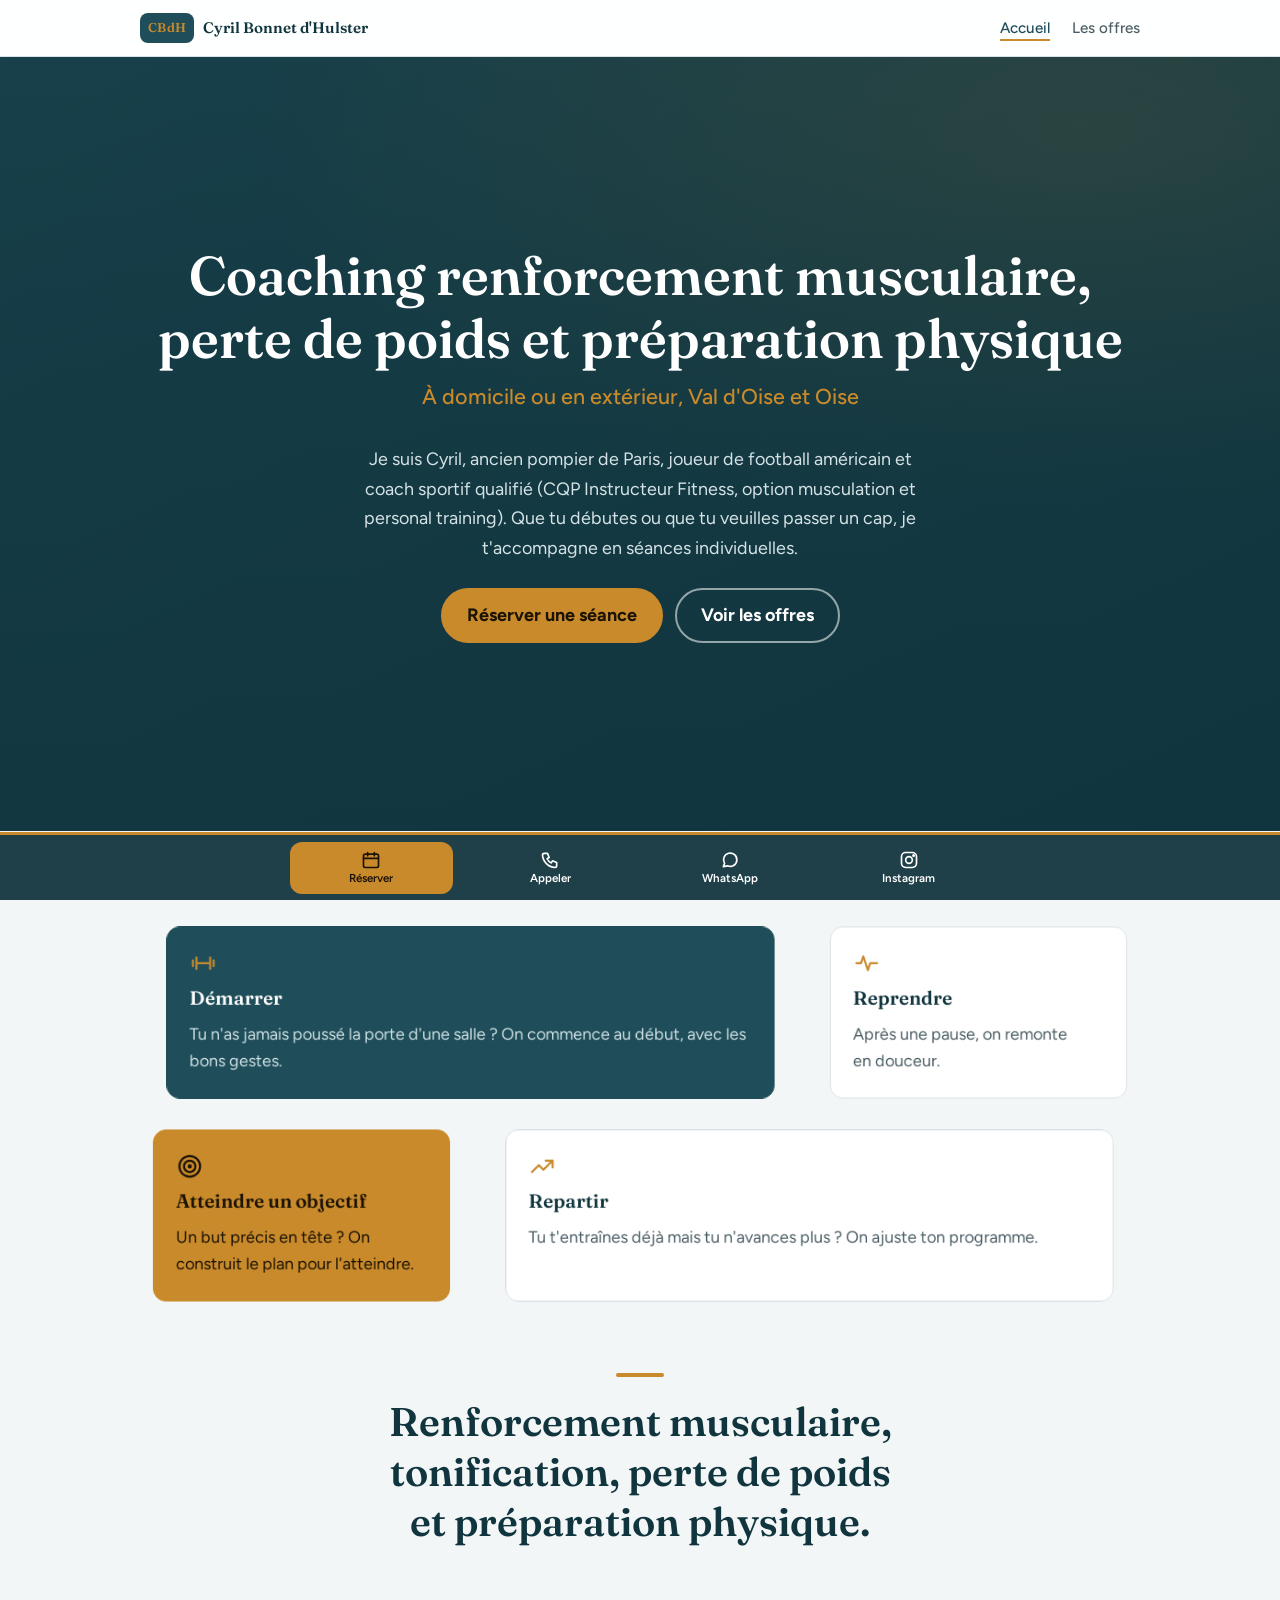
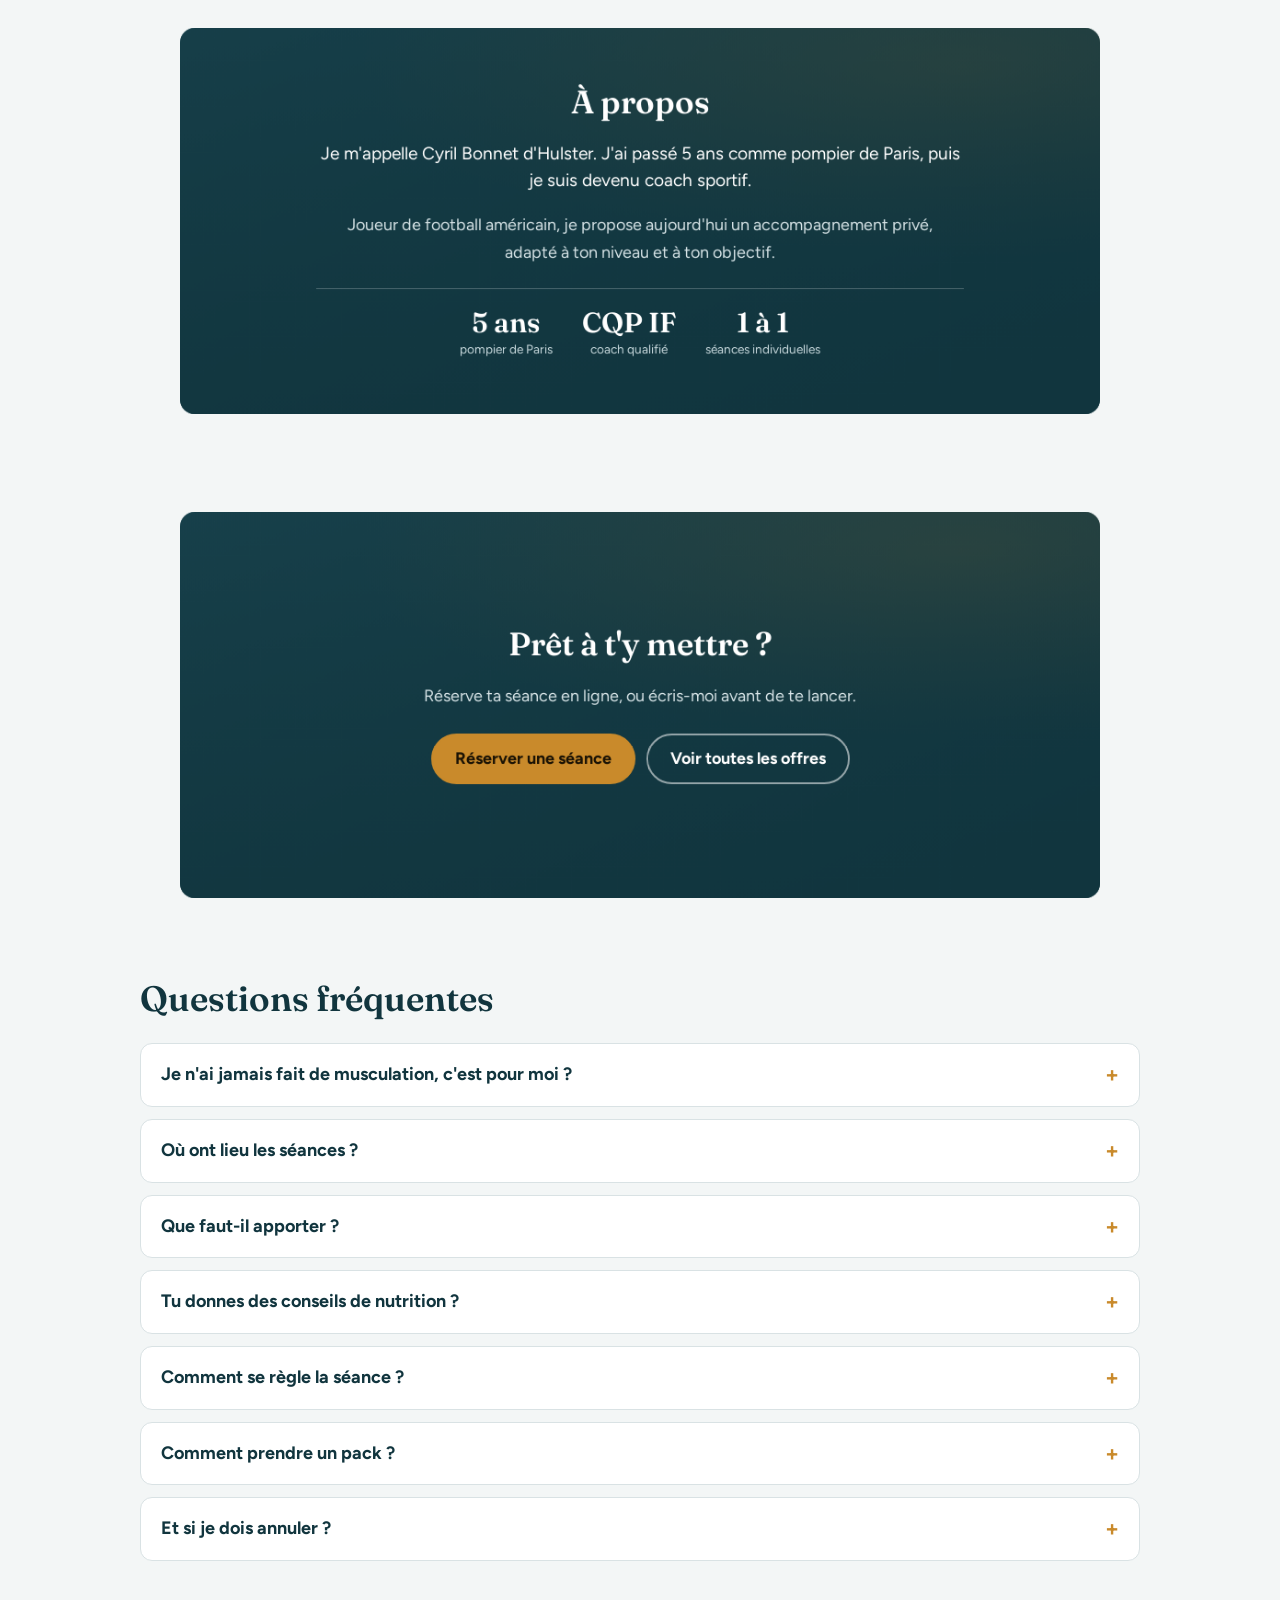
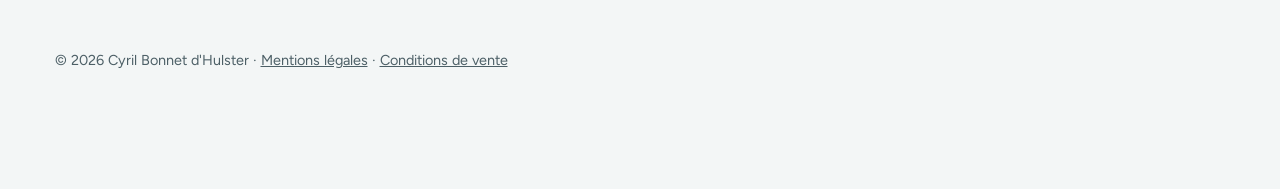
==== index.html @ 121da92a "fix" ====
<!DOCTYPE html>
<html lang="fr">
<head>
  <meta charset="utf-8">
  <meta name="viewport" content="width=device-width, initial-scale=1, viewport-fit=cover">
  <title>Cyril Bonnet d'Hulster – Coaching renforcement musculaire, perte de poids et préparation physique à domicile</title>
  <meta name="description" content="Coaching privé de renforcement musculaire, perte de poids et préparation physique, à domicile ou en extérieur dans le Val d'Oise et l'Oise. Réservation en ligne.">
  <link rel="icon" href="images/favicon.svg" type="image/svg+xml">
  <meta property="og:type" content="website">
  <meta property="og:locale" content="fr_FR">
  <meta property="og:title" content="Cyril Bonnet d'Hulster – Coaching renforcement musculaire, perte de poids et préparation physique">
  <meta property="og:description" content="À domicile ou en extérieur, dans le Val d'Oise et l'Oise. Réservation en ligne.">
  <meta property="og:image" content="https://cbdhcoaching.vercel.app/images/partage.png">
  <meta property="og:url" content="https://cbdhcoaching.vercel.app/">
  <meta name="twitter:card" content="summary_large_image">
  <script type="application/ld+json">
  {
    "@context": "https://schema.org",
    "@type": "ProfessionalService",
    "name": "Cyril Bonnet d'Hulster – Coaching musculation et cardio",
    "description": "Coaching privé de musculation et de cardio, à domicile ou en extérieur, dans le Val d'Oise et l'Oise.",
    "areaServed": ["Val d'Oise", "Oise"],
    "email": "cyrilbdhcoaching@gmail.com",
    "telephone": "+33640977507",
    "url": "https://cbdhcoaching.vercel.app/",
    "sameAs": ["https://www.instagram.com/_cbdh_/"]
  }
  </script>
  <link rel="preconnect" href="https://fonts.googleapis.com">
  <link rel="preconnect" href="https://fonts.gstatic.com" crossorigin>
  <link href="https://fonts.googleapis.com/css2?family=Figtree:wght@400;500;700&family=Fraunces:wght@600&display=swap" rel="stylesheet">
  <link rel="stylesheet" href="css/style.css">
</head>
<body>

  <header class="entete">
    <div class="conteneur">
      <a class="marque" href="index.html"><span class="monogramme" aria-hidden="true">CBdH</span><span>Cyril Bonnet d'Hulster</span></a>
      <nav class="nav" aria-label="Navigation principale">
        <a href="index.html" aria-current="page">Accueil</a>
        <a href="offre.html">Les offres</a>
      </nav>
    </div>
  </header>

  <main>
    <!-- PHOTOS : déposer hero.jpg, portrait.jpg et seance.jpg dans le dossier images/ ; elles s'affichent derrière le texte automatiquement -->
    <section class="hero sur-fond">
      <figure class="fond"><img src="images/hero.jpg" alt="" onerror="this.remove()"></figure>
      <div class="conteneur">
        <h1>Coaching renforcement musculaire, perte de poids et préparation physique<span class="h1-lieu">À domicile ou en extérieur, Val d'Oise et Oise</span></h1>
        <p>Je suis Cyril, ancien pompier de Paris, joueur de football américain et coach sportif qualifié (CQP Instructeur Fitness, option musculation et personal training). Que tu débutes ou que tu veuilles passer un cap, je t'accompagne en séances individuelles.</p>
        <div class="groupe-boutons">
          <a class="bouton" href="https://calendly.com/cbdhcoaching/seance-coaching" target="_blank" rel="noopener">Réserver une séance</a>
          <a class="bouton clair" href="offre.html">Voir les offres</a>
        </div>
      </div>
    </section>

    <section class="bloc" id="pour-qui" aria-label="Pour qui">
      <div class="conteneur">
        <div class="mosaique">
          <div class="tuile sombre carte l4">
            <svg class="icone" viewBox="0 0 24 24" aria-hidden="true"><path d="M6 7v10M18 7v10M3 9.5v5M21 9.5v5M6 12h12"/></svg>
            <h3>Démarrer</h3>
            <p>Tu n'as jamais poussé la porte d'une salle&nbsp;? On commence au début, avec les bons gestes.</p>
          </div>
          <div class="tuile carte l2">
            <svg class="icone" viewBox="0 0 24 24" aria-hidden="true"><path d="M3 12h4l2-6 4 12 2-6h6"/></svg>
            <h3>Reprendre</h3>
            <p>Après une pause, on remonte en douceur.</p>
          </div>
          <div class="tuile ambre carte l2">
            <svg class="icone" viewBox="0 0 24 24" aria-hidden="true"><circle cx="12" cy="12" r="9"/><circle cx="12" cy="12" r="5"/><circle cx="12" cy="12" r="1"/></svg>
            <h3>Atteindre un objectif</h3>
            <p>Un but précis en tête&nbsp;? On construit le plan pour l'atteindre.</p>
          </div>
          <div class="tuile carte l4">
            <svg class="icone" viewBox="0 0 24 24" aria-hidden="true"><path d="M3 17l6-6 4 4 8-8M15 7h6v6"/></svg>
            <h3>Repartir</h3>
            <p>Tu t'entraînes déjà mais tu n'avances plus&nbsp;? On ajuste ton programme.</p>
          </div>
        </div>
      </div>
    </section>

    <section class="bloc" style="padding-top:0" aria-label="Domaines d'intervention">
      <div class="conteneur">
        <p class="phrase">Renforcement musculaire, tonification, perte de poids et préparation physique.</p>
      </div>
    </section>

    <section class="bloc" id="a-propos" style="padding-top:0">
      <div class="conteneur">
        <div class="panneau photo-droite sur-fond carte">
          <figure class="fond"><img src="images/portrait.jpg" alt="Portrait de Cyril Bonnet d'Hulster" loading="lazy" onerror="this.remove()"></figure>
          <div class="contenu">
            <h2>À propos</h2>
            <p class="chapeau">Je m'appelle Cyril Bonnet d'Hulster. J'ai passé 5 ans comme pompier de Paris, puis je suis devenu coach sportif.</p>
            <p>Joueur de football américain, je propose aujourd'hui un accompagnement privé, adapté à ton niveau et à ton objectif.</p>
            <dl class="chiffres">
              <div><dt>5 ans</dt><dd>pompier de Paris</dd></div>
              <div><dt>CQP IF</dt><dd>coach qualifié</dd></div>
              <div><dt>1 à 1</dt><dd>séances individuelles</dd></div>
            </dl>
          </div>
        </div>
      </div>
    </section>

    <section class="bloc" style="padding-top:0">
      <div class="conteneur">
        <div class="panneau sur-fond carte">
          <figure class="fond"><img src="images/seance.jpg" alt="" loading="lazy" onerror="this.remove()"></figure>
          <div class="contenu">
            <h2>Prêt à t'y mettre&nbsp;?</h2>
            <p>Réserve ta séance en ligne, ou écris-moi avant de te lancer.</p>
            <div class="groupe-boutons">
              <a class="bouton" href="https://calendly.com/cbdhcoaching/seance-coaching" target="_blank" rel="noopener">Réserver une séance</a>
              <a class="bouton clair" href="offre.html">Voir toutes les offres</a>
            </div>
          </div>
        </div>
      </div>
    </section>

    <section class="bloc" id="faq" style="padding-top:0">
      <div class="conteneur">
        <h2>Questions fréquentes</h2>
        <div class="faq">
          <details name="faq">
            <summary>Je n'ai jamais fait de musculation, c'est pour moi&nbsp;?</summary>
            <p>Oui. On commence à ton niveau, avec les gestes de base et un programme simple. Beaucoup de personnes qui viennent n'ont jamais mis les pieds dans une salle.</p>
          </details>
          <details name="faq">
            <summary>Où ont lieu les séances&nbsp;?</summary>
            <p>À ton domicile, partout dans le Val d'Oise et dans l'Oise, ou en extérieur. On choisit ensemble le lieu après ta réservation.</p>
          </details>
          <details name="faq">
            <summary>Que faut-il apporter&nbsp;?</summary>
            <p>Ta tenue de sport, une serviette et une bouteille d'eau.</p>
          </details>
          <details name="faq">
            <summary>Tu donnes des conseils de nutrition&nbsp;?</summary>
            <p>Oui. Je te donne des conseils d'alimentation simples, adaptés à ton objectif et issus de ma formation. Ils ne remplacent pas un suivi médical ou diététique.</p>
          </details>
          <details name="faq">
            <summary>Comment se règle la séance&nbsp;?</summary>
            <p>En ligne au moment de la réservation, par carte bancaire ou Apple Pay.</p>
          </details>
          <details name="faq">
            <summary>Comment prendre un pack&nbsp;?</summary>
            <p>Les packs de 4 et 8 séances sont valables 2 mois. On en parle ensemble par message ou par téléphone, puis on organise les séances selon tes disponibilités.</p>
          </details>
          <details name="faq">
            <summary>Et si je dois annuler&nbsp;?</summary>
            <p>L'annulation et le report se font en ligne, depuis le lien présent dans ton e-mail de confirmation.</p>
          </details>
        </div>
      </div>
    </section>
  </main>
  <footer class="pied">
    <p>© 2026 Cyril Bonnet d'Hulster · <a href="mentions-legales.html">Mentions légales</a> · <a href="conditions-generales.html">Conditions de vente</a></p>
  </footer>
  <nav class="barre-contact" aria-label="Contact rapide">
    <div class="conteneur">
      <a class="principal" href="https://calendly.com/cbdhcoaching/seance-coaching" target="_blank" rel="noopener">
        <svg viewBox="0 0 24 24" aria-hidden="true"><rect x="3" y="5" width="18" height="16" rx="2"/><path d="M3 10h18M8 3v4M16 3v4"/></svg>Réserver</a>
      <a href="tel:+33640977507">
        <svg viewBox="0 0 24 24" aria-hidden="true"><path d="M5 4h4l2 5-2.5 1.5a11 11 0 0 0 5 5L15 13l5 2v4a2 2 0 0 1-2 2A16 16 0 0 1 3 6a2 2 0 0 1 2-2z"/></svg>Appeler</a>
      <a href="https://wa.me/33640977507" target="_blank" rel="noopener">
        <svg viewBox="0 0 24 24" aria-hidden="true"><path d="M4 20l1.5-4A8 8 0 1 1 9 19z"/></svg>WhatsApp</a>
      <a href="https://www.instagram.com/_cbdh_/" target="_blank" rel="noopener">
        <svg viewBox="0 0 24 24" aria-hidden="true"><rect x="3" y="3" width="18" height="18" rx="5"/><circle cx="12" cy="12" r="4"/><circle cx="17.5" cy="6.5" r=".8" fill="currentColor"/></svg>Instagram</a>
    </div>
  </nav>
  <script src="js/site.js" defer></script>
</body>
</html>
---- css/style.css ----
/* ===== Variables ===== */
:root {
  --bleu: #1f4e5a;
  --bleu-fonce: #11353e;
  --fond: #f3f6f6;
  --blanc: #ffffff;
  --texte: #1d2b30;
  --texte-doux: #4c5f66;
  --ambre: #c98a2b;
  --ligne: #d9e2e4;
  --barre-h: 70px;
  --entete-h: 56px;
  --serif: "Fraunces", Georgia, "Times New Roman", serif;
  --sans: "Figtree", system-ui, -apple-system, "Segoe UI", Roboto, sans-serif;
}

/* ===== Base (mobile d'abord) ===== */
*, *::before, *::after { box-sizing: border-box; }
html { scroll-behavior: smooth; -webkit-text-size-adjust: 100%; text-size-adjust: 100%; }
img, svg, video { max-width: 100%; }
body {
  margin: 0; font-family: var(--sans); font-size: 1.0625rem; line-height: 1.65;
  color: var(--texte); background: var(--fond); overflow-wrap: break-word;
  padding-bottom: calc(var(--barre-h) + env(safe-area-inset-bottom, 0px));
}
h1, h2, h3 { font-family: var(--serif); line-height: 1.15; color: var(--bleu-fonce); margin: 0 0 .6em; font-weight: 600; }
h1 { font-size: clamp(1.9rem, 7vw, 2.3rem); }
h2 { font-size: 1.7rem; }
h3 { font-size: 1.2rem; }
p { margin: 0 0 1em; max-width: 58ch; }
a { color: var(--bleu); }
:focus-visible { outline: 3px solid var(--ambre); outline-offset: 3px; }
@media (prefers-reduced-motion: reduce) { html { scroll-behavior: auto; } }

.conteneur { width: 100%; max-width: 1040px; margin: 0 auto; padding: 0 max(1.25rem, env(safe-area-inset-right, 0px)) 0 max(1.25rem, env(safe-area-inset-left, 0px)); }
.bloc { padding: 2.5rem 0; }

/* ===== En-tête ===== */
.entete {
  position: sticky; top: 0; z-index: 30; background: rgba(255,255,255,.92);
  -webkit-backdrop-filter: blur(8px); backdrop-filter: blur(8px); border-bottom: 1px solid var(--ligne);
}
.entete .conteneur { display: flex; align-items: center; justify-content: space-between; min-height: var(--entete-h); }
.marque { font-family: var(--serif); font-weight: 600; color: var(--bleu-fonce); text-decoration: none; font-size: 1.05rem; }
.nav a { margin-left: 1.1rem; text-decoration: none; color: var(--texte-doux); font-weight: 500; font-size: .95rem; padding-bottom: 2px; }
.nav a[aria-current="page"] { color: var(--bleu); border-bottom: 2px solid var(--ambre); }

/* ===== Photo en arrière-plan (fonctionne sans photo) ===== */
.sur-fond { position: relative; isolation: isolate; overflow: hidden; color: #eaf1f2;
  background:
    radial-gradient(120% 90% at 85% 10%, rgba(201,138,43,.28) 0%, transparent 55%),
    linear-gradient(155deg, var(--bleu) 0%, var(--bleu-fonce) 100%); }
.fond { position: absolute; inset: 0; z-index: -2; margin: 0; }
.fond img { width: 100%; height: 100%; object-fit: cover; display: block; }
.sur-fond::after { /* voile de lisibilité au-dessus de la photo */
  content: ""; position: absolute; inset: 0; z-index: -1;
  background: linear-gradient(180deg, rgba(17,53,62,.55) 0%, rgba(17,53,62,.82) 100%);
}
.sur-fond h1, .sur-fond h2, .sur-fond h3 { color: var(--blanc); }
.sur-fond p { color: #d6e3e6; }

/* ===== Hero ===== */
.hero {
  min-height: calc(100vh - var(--entete-h) - var(--barre-h));
  min-height: calc(100svh - var(--entete-h) - var(--barre-h));
  display: flex; align-items: center; padding: 3rem 0;
}
.hero .conteneur { padding-top: 1rem; padding-bottom: 1rem; }
.hero p { font-size: 1.12rem; }
.hero.court { min-height: 0; padding: 4rem 0 3.5rem; }

/* ===== Boutons ===== */
.bouton {
  display: inline-block; padding: .85rem 1.5rem; min-height: 48px; line-height: 1.3; border-radius: 28px; text-align: center;
  background: var(--ambre); color: #1b1305; font-weight: 700; text-decoration: none; border: 2px solid var(--ambre);
  transition: background .2s, transform .2s;
}
.bouton:hover { background: #d99a3a; }
.bouton.clair { background: transparent; color: var(--blanc); border-color: rgba(255,255,255,.55); }
.bouton.clair:hover { background: rgba(255,255,255,.12); }
.groupe-boutons { display: flex; flex-direction: column; gap: .75rem; margin-top: 1.6rem; max-width: 22rem; }

/* ===== Panneau (bloc avec photo derrière le texte) ===== */
.panneau { border-radius: 16px; padding: 2.25rem 1.5rem; min-height: 340px; display: flex; align-items: center; }
.panneau .contenu { max-width: 34rem; }
.panneau .fond img { object-position: 70% 30%; }

/* ===== Cartes : échelle pilotée par le défilement (voir js/site.js) ===== */
.carte { position: relative; transform: scale(calc(var(--echelle, 1) * var(--base, 1))); will-change: transform; }

/* ===== Mosaïque ===== */
.mosaique { display: grid; gap: 1rem; margin-top: 1.5rem; }
.tuile { background: var(--blanc); border: 1px solid var(--ligne); border-radius: 14px; padding: 1.5rem; }
.tuile p { margin: 0; color: var(--texte-doux); }
.tuile.sombre { background: var(--bleu); border-color: var(--bleu); }
.tuile.sombre h3 { color: var(--blanc); }
.tuile.sombre p { color: #cfe0e4; }
.tuile.ambre { background: var(--ambre); border-color: var(--ambre); }
.tuile.ambre h3, .tuile.ambre p { color: #1b1305; }

/* ===== Pastilles ===== */
.pastilles { display: flex; flex-wrap: wrap; gap: .6rem; margin-top: 1.25rem; }
.pastilles span { padding: .5rem 1rem; border-radius: 999px; background: var(--blanc); border: 1px solid var(--ligne); font-weight: 500; font-size: .98rem; }

/* ===== Offres (encadrés type affiche) ===== */
.offres { display: grid; gap: 1.25rem; margin-top: 1.5rem; }
.offre { background: var(--blanc); border: 2px solid var(--bleu); border-radius: 16px; overflow: hidden; display: flex; flex-direction: column; }
.offre-tete { background: var(--bleu); padding: 1.1rem 1.4rem; }
.offre-tete h3 { color: var(--blanc); margin: 0; }
.offre-tete p { margin: .15rem 0 0; color: #c7d8dc; font-size: .95rem; }
.offre-prix { padding: 1.25rem 1.4rem .5rem; font-family: var(--serif); font-size: 2.8rem; line-height: 1; color: var(--bleu-fonce); }
.offre-prix small { display: block; line-height: 1.4; font-family: var(--sans); font-size: .95rem; color: var(--texte-doux); margin-top: .5rem; }
.offre-detail { padding: .5rem 1.4rem 1.25rem; flex: 1; color: var(--texte-doux); }
.offre-detail p { margin: 0; }
.offre .bouton { margin: 0 1.4rem 1.4rem; }
.offre.vedette { border-color: var(--ambre); box-shadow: 0 0 0 4px rgba(201,138,43,.22); }
.offre.vedette .offre-tete { background: var(--ambre); }
.offre.vedette .offre-tete h3 { color: #1b1305; }
.offre.vedette .offre-tete p { color: #3a2a0c; }

/* ===== Étapes (vraie séquence) ===== */
.etapes { display: grid; gap: 1rem; margin-top: 1.5rem; }
.etape { background: var(--blanc); border: 1px solid var(--ligne); border-radius: 14px; padding: 1.25rem 1.4rem; }
.etape .num { display: inline-flex; width: 2rem; height: 2rem; align-items: center; justify-content: center; border-radius: 50%; background: var(--bleu); color: var(--blanc); font-weight: 700; margin-bottom: .6rem; }
.etape p { margin: 0; color: var(--texte-doux); }

/* ===== Barre de contact fixe ===== */
.barre-contact {
  position: fixed; left: 0; right: 0; bottom: 0; z-index: 40;
  background: rgba(17,53,62,.94); -webkit-backdrop-filter: blur(8px); backdrop-filter: blur(8px);
  border-top: 3px solid var(--ambre); padding-bottom: env(safe-area-inset-bottom, 0px);
}
.barre-contact .conteneur { display: grid; grid-template-columns: repeat(4, 1fr); gap: .35rem; padding: .4rem max(.6rem, env(safe-area-inset-right, 0px)) .4rem max(.6rem, env(safe-area-inset-left, 0px)); }
.barre-contact a {
  display: flex; flex-direction: column; align-items: center; justify-content: center; gap: .15rem; min-height: 52px;
  color: var(--blanc); text-decoration: none; font-weight: 600; font-size: .72rem; line-height: 1.1; border-radius: 12px;
}
.barre-contact svg { width: 20px; height: 20px; fill: none; stroke: currentColor; stroke-width: 2; stroke-linecap: round; stroke-linejoin: round; }
.barre-contact a.principal { background: var(--ambre); color: #1b1305; }
.barre-contact a:not(.principal):hover { background: rgba(255,255,255,.12); }

/* ===== Écrans plus larges ===== */
@media (min-width: 760px) {
  body { font-size: 1.125rem; }
  h1 { font-size: clamp(2.4rem, 4.6vw, 3.4rem); }
  h2 { font-size: 2.2rem; }
  .bloc { padding: 4rem 0; }
  .groupe-boutons { flex-direction: row; max-width: none; }
  .panneau { padding: 3.5rem; min-height: 420px; }
  .panneau .fond img { object-position: 80% 25%; }
  .panneau.photo-droite::after { background: linear-gradient(90deg, rgba(17,53,62,.94) 0%, rgba(17,53,62,.78) 45%, rgba(17,53,62,.15) 100%); }
  .mosaique { grid-template-columns: repeat(6, 1fr); }
  .mosaique .l4 { grid-column: span 4; }
  .mosaique .l2 { grid-column: span 2; }
  .offres { grid-template-columns: repeat(3, 1fr); align-items: stretch; }
  .offre.vedette { --base: 1.04; }
  .etapes { grid-template-columns: repeat(4, 1fr); }
  .barre-contact .conteneur { max-width: 720px; gap: 1rem; }
}


/* ===== Identité : monogramme ===== */
.marque { display: inline-flex; align-items: center; gap: .55rem; font-size: .95rem; }
.monogramme {
  display: inline-flex; align-items: center; justify-content: center; padding: .25rem .5rem; border-radius: 8px;
  background: var(--bleu); color: var(--ambre); font-size: .8rem; letter-spacing: .02em;
}
@media (max-width: 429px) { .monogramme { display: none; } .nav a { margin-left: .8rem; } }

/* ===== Pastilles sur fond sombre ===== */
.sur-fond .pastilles span { background: rgba(255,255,255,.14); border-color: rgba(255,255,255,.3); color: var(--blanc); }

/* ===== Séance découverte ===== */
.decouverte { border-radius: 16px; padding: 2rem 1.5rem; display: grid; gap: 1.25rem; }
.decouverte h2 { margin-bottom: .3em; }
.decouverte p { margin: 0; }
.decouverte-prix { font-family: var(--serif); font-size: 3rem; line-height: 1; color: var(--ambre); }
.decouverte-prix small { display: block; font-family: var(--sans); font-size: .95rem; color: #c7d8dc; margin-top: .4rem; }
.decouverte .groupe-boutons { margin-top: 1rem; }

/* ===== FAQ (s'ouvre au toucher) ===== */
.faq { margin-top: 1.5rem; display: grid; gap: .75rem; }
.faq details { background: var(--blanc); border: 1px solid var(--ligne); border-radius: 12px; }
.faq summary {
  cursor: pointer; list-style: none; padding: 1rem 3rem 1rem 1.25rem; font-weight: 700; color: var(--bleu-fonce); position: relative; min-height: 48px;
}
.faq summary::-webkit-details-marker { display: none; }
.faq summary::after { content: "+"; position: absolute; right: 1.25rem; top: 50%; transform: translateY(-50%); font-size: 1.4rem; color: var(--ambre); font-weight: 700; }
.faq details[open] summary::after { content: "\2212"; }
.faq details p { margin: 0; padding: 0 1.25rem 1.1rem; color: var(--texte-doux); }

/* ===== Pied de page et pages de texte ===== */
.pied { padding: 1.5rem 1.25rem 2rem; text-align: center; color: var(--texte-doux); font-size: .9rem; }
.pied a { color: var(--texte-doux); }
.texte-long { padding-top: 2.5rem; }
.texte-long h1 { font-size: 1.9rem; }
.texte-long h2 { font-size: 1.25rem; margin-top: 1.8em; }
.texte-long .a-completer { background: #fff3d6; padding: 0 .3em; border-radius: 4px; }

@media (min-width: 760px) {
  .decouverte { grid-template-columns: 1.6fr 1fr; align-items: center; padding: 3rem; gap: 2rem; }
  .decouverte-cote { text-align: right; justify-self: end; }
  .decouverte .groupe-boutons { justify-content: flex-end; }
}


/* ===== Écrans peu hauts (téléphone en paysage) ===== */
@media (max-height: 500px) {
  :root { --barre-h: 56px; }
  .entete { position: static; }
  .hero, .hero.court { min-height: 0; padding: 1.75rem 0; }
  h1 { font-size: 1.9rem; }
  h2 { font-size: 1.5rem; }
  .hero p { font-size: 1rem; }
  .bloc { padding: 2rem 0; }
  .panneau, .decouverte { min-height: 0; padding: 1.75rem; }
  .groupe-boutons { flex-direction: row; flex-wrap: wrap; margin-top: 1rem; }
  .barre-contact a { flex-direction: row; gap: .4rem; min-height: 40px; font-size: .85rem; }
  .barre-contact svg { width: 18px; height: 18px; }
}


/* ===== Hero centré ===== */
.hero .conteneur { text-align: center; }
.hero h1, .hero p { margin-left: auto; margin-right: auto; }
.hero h1 { max-width: 20ch; }
.hero p { max-width: 36rem; }
.hero .groupe-boutons { align-items: stretch; margin-left: auto; margin-right: auto; width: 100%; max-width: 22rem; }
.hero .pastilles { justify-content: center; }
@media (min-width: 760px) {
  .hero h1 { max-width: 28ch; }
  .hero .groupe-boutons { flex-direction: row; justify-content: center; max-width: none; }
}
@media (max-height: 500px) {
  .hero h1 { max-width: none; }
  .hero .groupe-boutons { flex-direction: row; justify-content: center; max-width: none; }
}

/* ===== Variété typographique ===== */
.icone { width: 30px; height: 30px; display: block; margin-bottom: .7rem; fill: none; stroke: var(--ambre); stroke-width: 1.8; stroke-linecap: round; stroke-linejoin: round; }
.tuile.ambre .icone { stroke: #1b1305; }
.tuile h3 { font-size: 1.3rem; }

.phrase {
  font-family: var(--serif); font-weight: 600; text-align: center; color: var(--bleu-fonce);
  font-size: clamp(1.5rem, 5.6vw, 2.5rem); line-height: 1.25; max-width: 26ch; margin: 0 auto;
}
.phrase::before { content: ""; display: block; width: 48px; height: 4px; border-radius: 2px; background: var(--ambre); margin: 0 auto 1.25rem; }

.chapeau { font-size: 1.2rem; line-height: 1.5; color: var(--blanc) !important; }
.chiffres { display: grid; grid-template-columns: repeat(3, auto); justify-content: start; gap: 1.25rem 2rem; margin: 1.5rem 0 0; padding-top: 1.25rem; border-top: 1px solid rgba(255,255,255,.25); }
.chiffres div { margin: 0; }
.chiffres dt { font-family: var(--serif); font-weight: 600; font-size: 1.9rem; line-height: 1.1; color: var(--blanc); }
.chiffres dd { margin: .2rem 0 0; font-size: .85rem; line-height: 1.3; color: #c7d8dc; }
@media (max-width: 400px) { .chiffres { gap: 1rem; } .chiffres dt { font-size: 1.6rem; } }

/* ===== Lignes équilibrées (évite un mot seul en fin de titre) ===== */
h1, h2, h3, .phrase { text-wrap: balance; }
p, dd { text-wrap: pretty; }

/* ===== Panneaux centrés (À propos, séance découverte, infos pratiques) ===== */
.panneau:not(.decouverte) { justify-content: center; text-align: center; }
.panneau:not(.decouverte) .contenu { width: 100%; max-width: 36rem; margin: 0 auto; }
.panneau:not(.decouverte) .contenu p { margin-left: auto; margin-right: auto; }
.panneau:not(.decouverte) .groupe-boutons { align-items: stretch; width: 100%; max-width: 22rem; margin-left: auto; margin-right: auto; }
.panneau:not(.decouverte) .pastilles,
.panneau:not(.decouverte) .chiffres { justify-content: center; }
.panneau .fond img { object-position: 50% 30%; }
@media (min-width: 760px) {
  .panneau.photo-droite::after { background: linear-gradient(180deg, rgba(17,53,62,.6) 0%, rgba(17,53,62,.85) 100%); }
  .panneau:not(.decouverte) .groupe-boutons { flex-direction: row; justify-content: center; max-width: none; }
  .panneau .fond img { object-position: 50% 30%; }
}
@media (max-height: 500px) {
  .panneau:not(.decouverte) .groupe-boutons { flex-direction: row; justify-content: center; max-width: none; }
}

@media (min-width: 760px) {
  .panneau:not(.decouverte) .contenu { max-width: 44rem; }
  .panneau:not(.decouverte) .groupe-boutons .bouton,
  .hero .groupe-boutons .bouton { white-space: nowrap; }
}


/* ===== Bouton sur fond clair + note ===== */
.bouton.contour { background: transparent; color: var(--bleu-fonce); border-color: var(--bleu); }
.bouton.contour:hover { background: rgba(31,78,90,.08); }
.offre .bouton.contour { color: var(--bleu-fonce); }
.note { color: var(--texte-doux); font-size: .95rem; text-align: center; margin: 1.5rem auto 0; max-width: 36rem; }


/* ===== Lieu des séances sur les offres ===== */
.offre-lieu { display: flex; align-items: center; gap: .45rem; margin: 0; padding: 0 1.4rem 1.1rem; font-weight: 700; font-size: .92rem; color: var(--bleu); }
.offre-lieu svg { flex: none; }


/* ===== Sous-ligne du titre principal ===== */
.h1-lieu { display: block; margin-top: .75rem; font-family: var(--sans); font-weight: 500; font-size: clamp(1.05rem, 4.2vw, 1.35rem); line-height: 1.35; color: var(--ambre); }
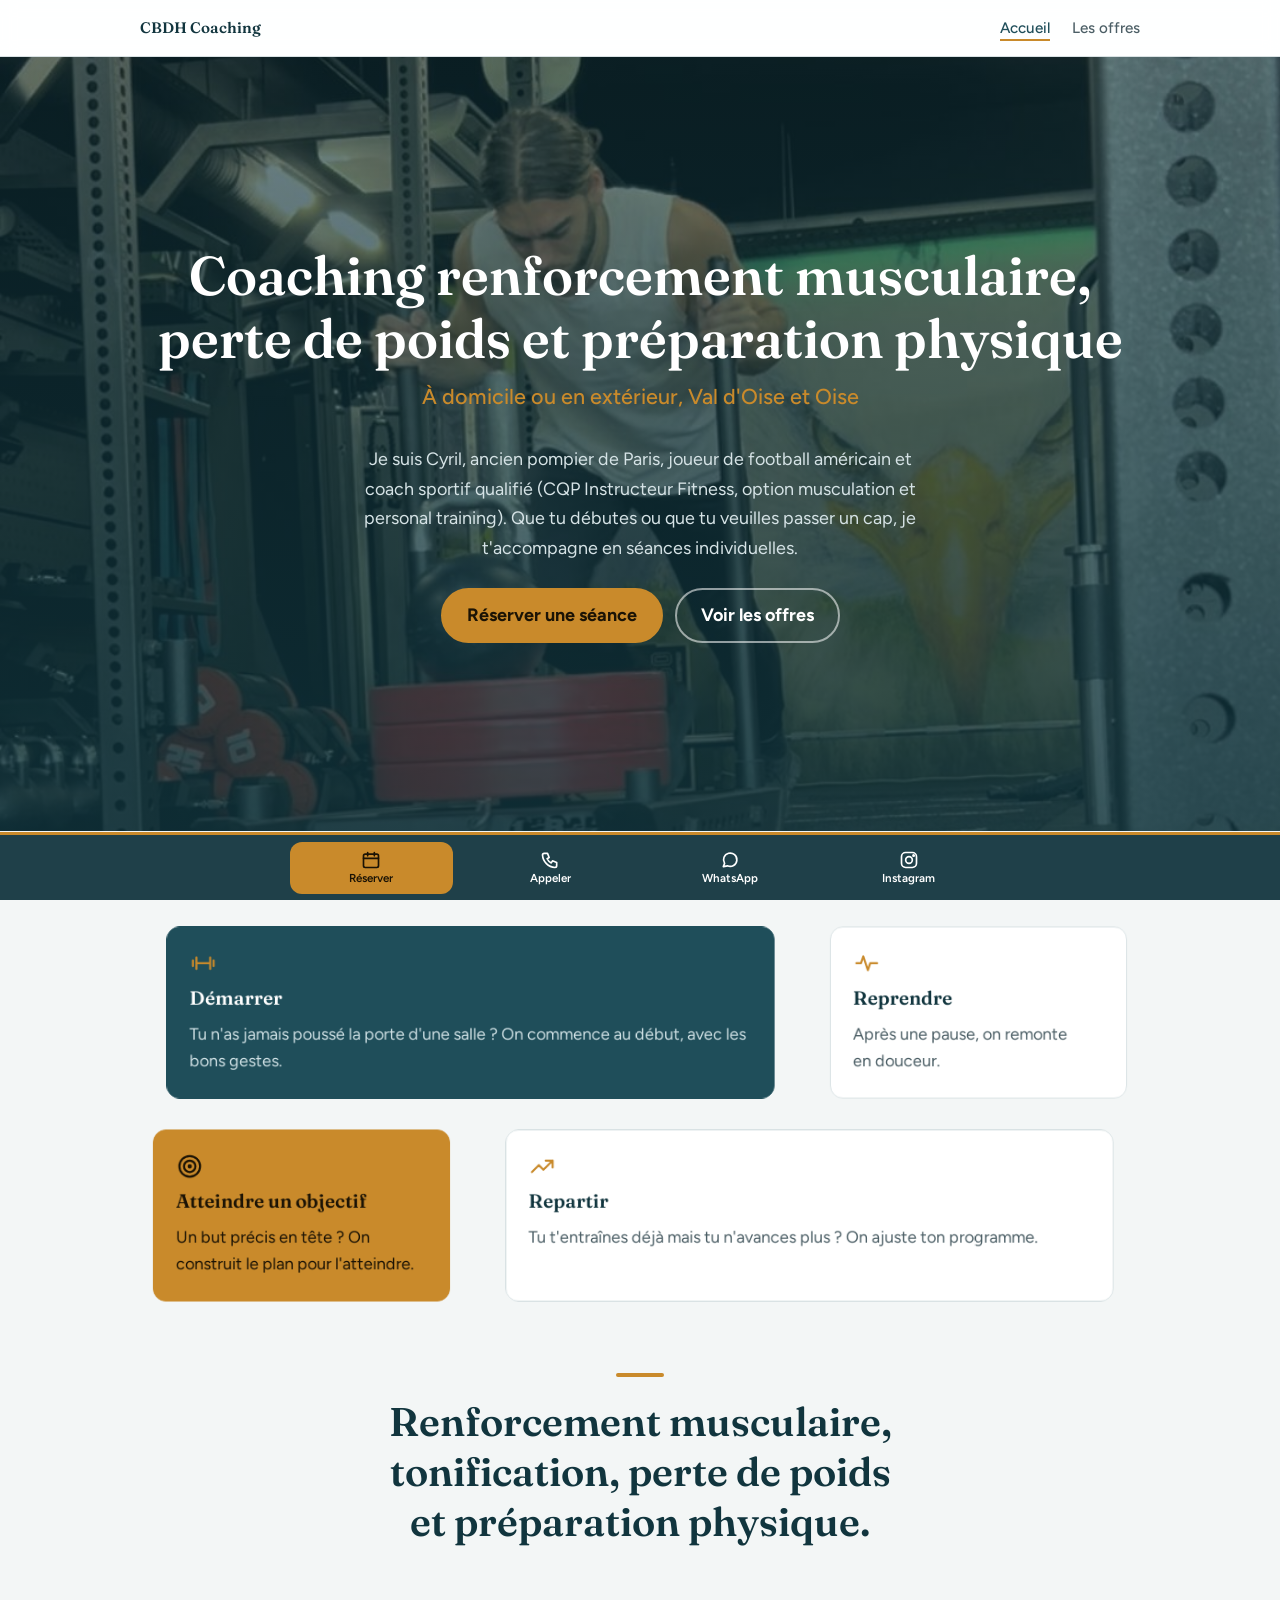
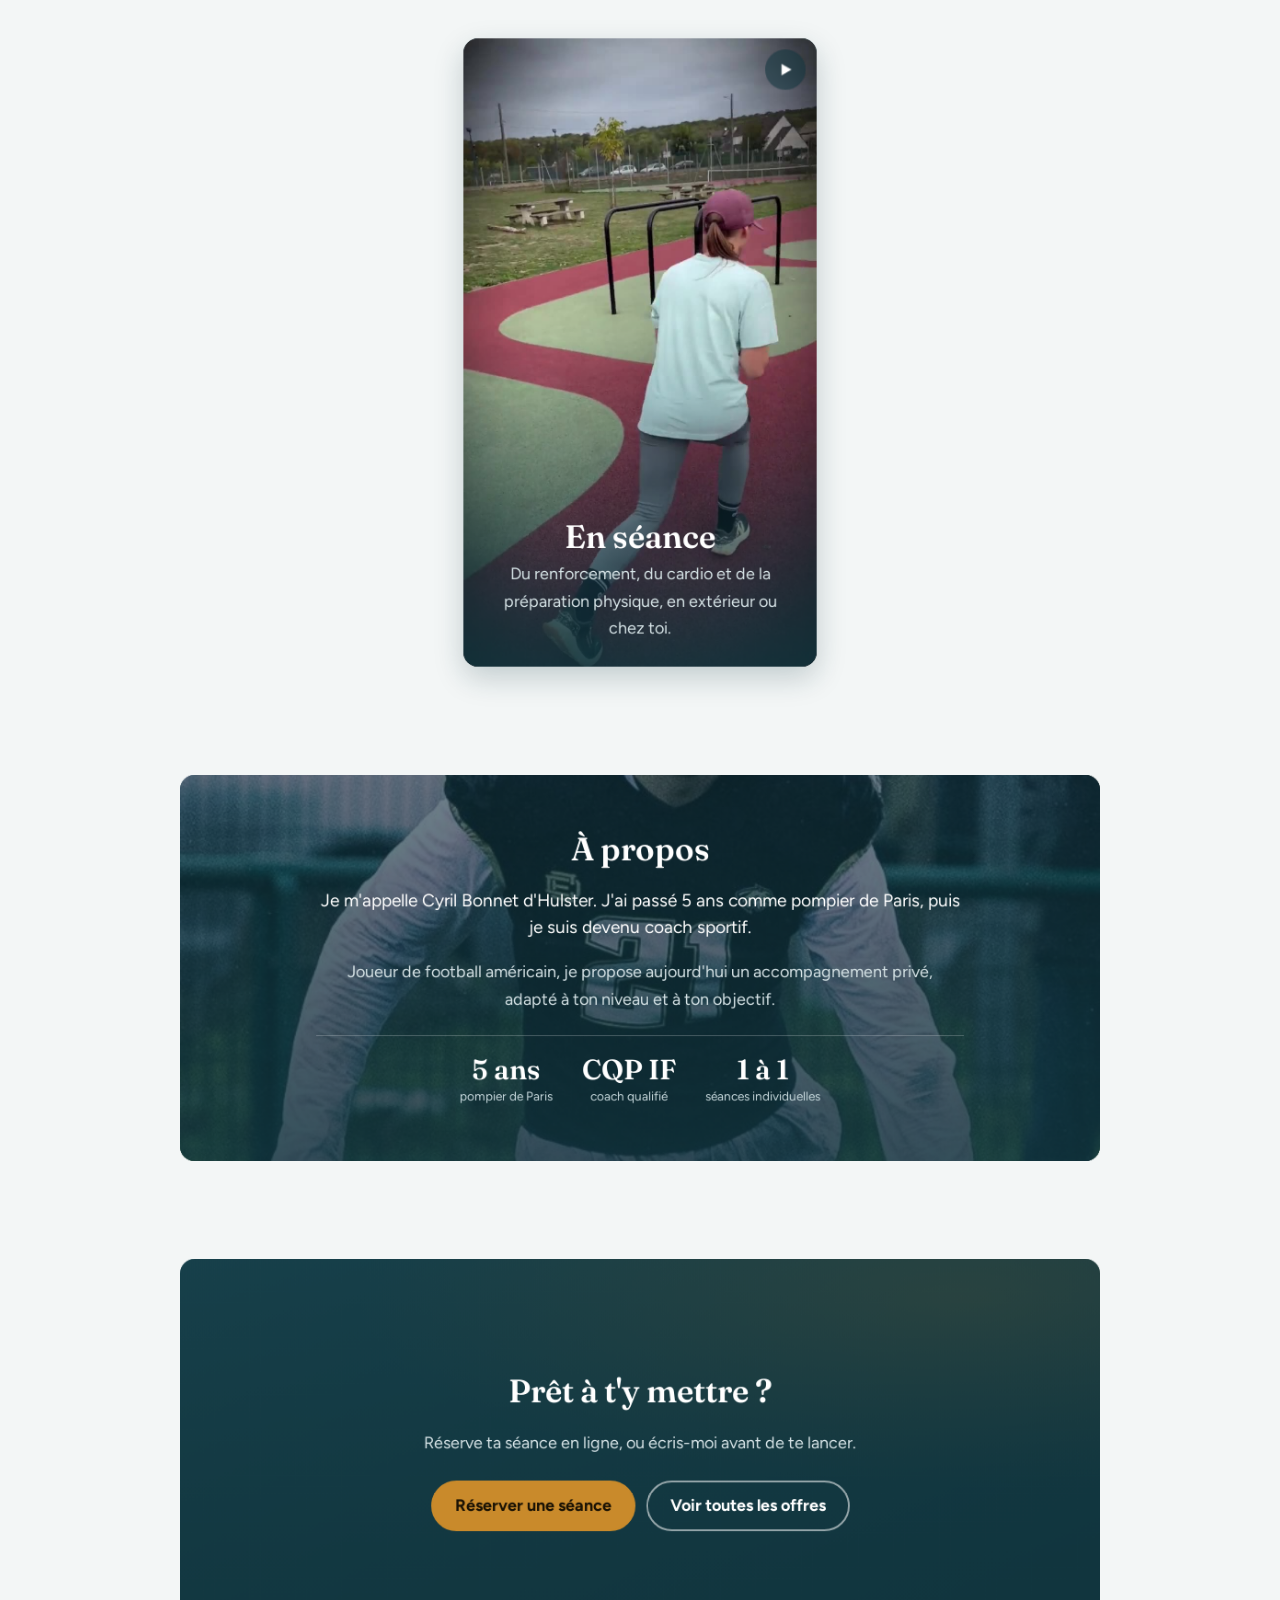
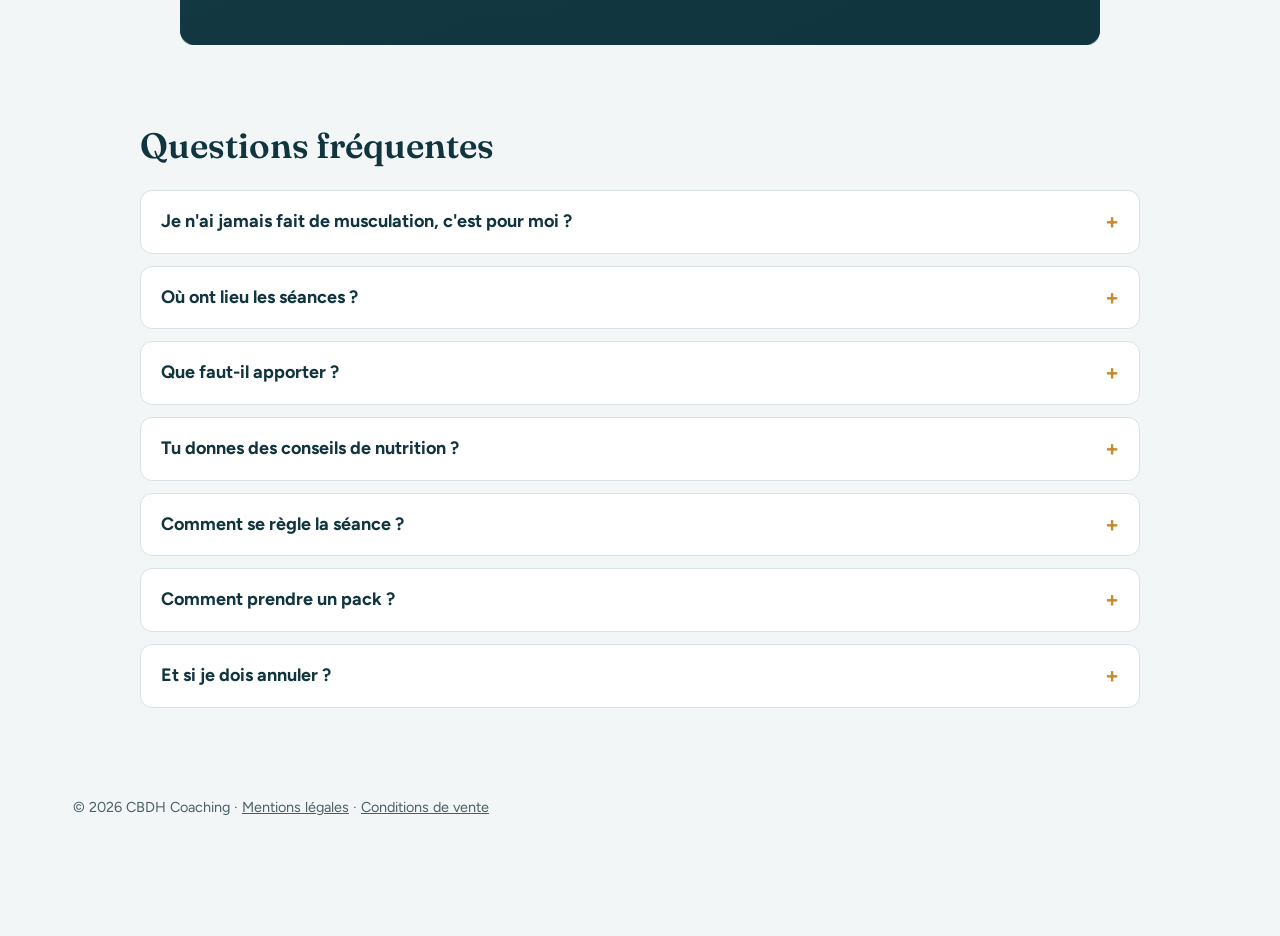
==== commit ca63144a: "adjusts" ====
--- a/index.html
+++ b/index.html
@@ -3,12 +3,12 @@
 <head>
   <meta charset="utf-8">
   <meta name="viewport" content="width=device-width, initial-scale=1, viewport-fit=cover">
-  <title>Cyril Bonnet d'Hulster – Coaching renforcement musculaire, perte de poids et préparation physique à domicile</title>
+  <title>CBDH Coaching – Coaching renforcement musculaire, perte de poids et préparation physique à domicile</title>
   <meta name="description" content="Coaching privé de renforcement musculaire, perte de poids et préparation physique, à domicile ou en extérieur dans le Val d'Oise et l'Oise. Réservation en ligne.">
   <link rel="icon" href="images/favicon.svg" type="image/svg+xml">
   <meta property="og:type" content="website">
   <meta property="og:locale" content="fr_FR">
-  <meta property="og:title" content="Cyril Bonnet d'Hulster – Coaching renforcement musculaire, perte de poids et préparation physique">
+  <meta property="og:title" content="CBDH Coaching – Coaching renforcement musculaire, perte de poids et préparation physique">
   <meta property="og:description" content="À domicile ou en extérieur, dans le Val d'Oise et l'Oise. Réservation en ligne.">
   <meta property="og:image" content="https://cbdhcoaching.vercel.app/images/partage.png">
   <meta property="og:url" content="https://cbdhcoaching.vercel.app/">
@@ -17,8 +17,9 @@
   {
     "@context": "https://schema.org",
     "@type": "ProfessionalService",
-    "name": "Cyril Bonnet d'Hulster – Coaching musculation et cardio",
-    "description": "Coaching privé de musculation et de cardio, à domicile ou en extérieur, dans le Val d'Oise et l'Oise.",
+    "name": "CBDH Coaching",
+    "description": "Coaching privé de renforcement musculaire, de perte de poids et de préparation physique, à domicile ou en extérieur, dans le Val d'Oise et l'Oise.",
+    "founder": {"@type": "Person", "name": "Cyril Bonnet d'Hulster"},
     "areaServed": ["Val d'Oise", "Oise"],
     "email": "cyrilbdhcoaching@gmail.com",
     "telephone": "+33640977507",
@@ -35,7 +36,7 @@
 
   <header class="entete">
     <div class="conteneur">
-      <a class="marque" href="index.html"><span class="monogramme" aria-hidden="true">CBdH</span><span>Cyril Bonnet d'Hulster</span></a>
+      <a class="marque" href="index.html"><span>CBDH Coaching</span></a>
       <nav class="nav" aria-label="Navigation principale">
         <a href="index.html" aria-current="page">Accueil</a>
         <a href="offre.html">Les offres</a>
@@ -44,7 +45,6 @@
   </header>
 
   <main>
-    <!-- PHOTOS : déposer hero.jpg, portrait.jpg et seance.jpg dans le dossier images/ ; elles s'affichent derrière le texte automatiquement -->
     <section class="hero sur-fond">
       <figure class="fond"><img src="images/hero.jpg" alt="" onerror="this.remove()"></figure>
       <div class="conteneur">
@@ -90,10 +90,24 @@
       </div>
     </section>
 
+    <section class="bloc" id="en-seance" style="padding-top:0" aria-label="En séance">
+      <div class="conteneur">
+        <div class="video-carte carte">
+          <video muted loop playsinline preload="metadata" poster="images/seance.jpg" width="720" height="1280" aria-label="Extraits d'une séance de coaching en extérieur">
+            <source src="videos/seance.mp4" type="video/mp4">
+          </video>
+          <div class="video-legende">
+            <h2>En séance</h2>
+            <p>Du renforcement, du cardio et de la préparation physique, en extérieur ou chez toi.</p>
+          </div>
+        </div>
+      </div>
+    </section>
+
     <section class="bloc" id="a-propos" style="padding-top:0">
       <div class="conteneur">
         <div class="panneau photo-droite sur-fond carte">
-          <figure class="fond"><img src="images/portrait.jpg" alt="Portrait de Cyril Bonnet d'Hulster" loading="lazy" onerror="this.remove()"></figure>
+          <figure class="fond"><img src="images/portrait.jpg" alt="Cyril, joueur de football américain, en action" loading="lazy" onerror="this.remove()"></figure>
           <div class="contenu">
             <h2>À propos</h2>
             <p class="chapeau">Je m'appelle Cyril Bonnet d'Hulster. J'ai passé 5 ans comme pompier de Paris, puis je suis devenu coach sportif.</p>
@@ -111,7 +125,6 @@
     <section class="bloc" style="padding-top:0">
       <div class="conteneur">
         <div class="panneau sur-fond carte">
-          <figure class="fond"><img src="images/seance.jpg" alt="" loading="lazy" onerror="this.remove()"></figure>
           <div class="contenu">
             <h2>Prêt à t'y mettre&nbsp;?</h2>
             <p>Réserve ta séance en ligne, ou écris-moi avant de te lancer.</p>
@@ -161,7 +174,7 @@
     </section>
   </main>
   <footer class="pied">
-    <p>© 2026 Cyril Bonnet d'Hulster · <a href="mentions-legales.html">Mentions légales</a> · <a href="conditions-generales.html">Conditions de vente</a></p>
+    <p>© 2026 CBDH Coaching · <a href="mentions-legales.html">Mentions légales</a> · <a href="conditions-generales.html">Conditions de vente</a></p>
   </footer>
   <nav class="barre-contact" aria-label="Contact rapide">
     <div class="conteneur">
--- a/css/style.css
+++ b/css/style.css
@@ -165,7 +165,7 @@
   display: inline-flex; align-items: center; justify-content: center; padding: .25rem .5rem; border-radius: 8px;
   background: var(--bleu); color: var(--ambre); font-size: .8rem; letter-spacing: .02em;
 }
-@media (max-width: 429px) { .monogramme { display: none; } .nav a { margin-left: .8rem; } }
+@media (max-width: 429px) { .nav a { margin-left: .8rem; } }
 
 /* ===== Pastilles sur fond sombre ===== */
 .sur-fond .pastilles span { background: rgba(255,255,255,.14); border-color: rgba(255,255,255,.3); color: var(--blanc); }
@@ -296,3 +296,21 @@
 
 /* ===== Sous-ligne du titre principal ===== */
 .h1-lieu { display: block; margin-top: .75rem; font-family: var(--sans); font-weight: 500; font-size: clamp(1.05rem, 4.2vw, 1.35rem); line-height: 1.35; color: var(--ambre); }
+
+
+/* ===== Vidéo « En séance » ===== */
+.video-carte { position: relative; isolation: isolate; overflow: hidden; border-radius: 16px; background: var(--bleu-fonce);
+  max-width: 24rem; margin: 0 auto; aspect-ratio: 9 / 16; max-height: 82svh; box-shadow: 0 12px 32px rgba(17,53,62,.22); }
+.video-carte video { position: absolute; inset: 0; width: 100%; height: 100%; object-fit: cover; display: block; z-index: -2; }
+.video-carte::after { content: ""; position: absolute; inset: 0; z-index: -1; pointer-events: none;
+  background: linear-gradient(180deg, rgba(17,53,62,0) 45%, rgba(17,53,62,.88) 100%); }
+.video-legende { position: absolute; left: 0; right: 0; bottom: 0; padding: 1.5rem 1.25rem 1.6rem; text-align: center; }
+.video-legende h2 { color: var(--blanc); margin: 0 0 .35rem; }
+.video-legende p { color: #d6e3e6; margin: 0 auto; max-width: 20rem; }
+.video-bouton { position: absolute; top: .75rem; right: .75rem; width: 44px; height: 44px; border-radius: 50%; border: 0; cursor: pointer;
+  background: rgba(17,53,62,.55); color: var(--blanc); display: flex; align-items: center; justify-content: center; backdrop-filter: blur(4px); }
+.video-bouton svg { width: 20px; height: 20px; fill: currentColor; }
+.video-bouton .i-lire { display: none; }
+.video-carte.en-pause .video-bouton .i-lire { display: block; }
+.video-carte.en-pause .video-bouton .i-pause { display: none; }
+@media (max-height: 500px) { .video-carte { max-height: none; } }
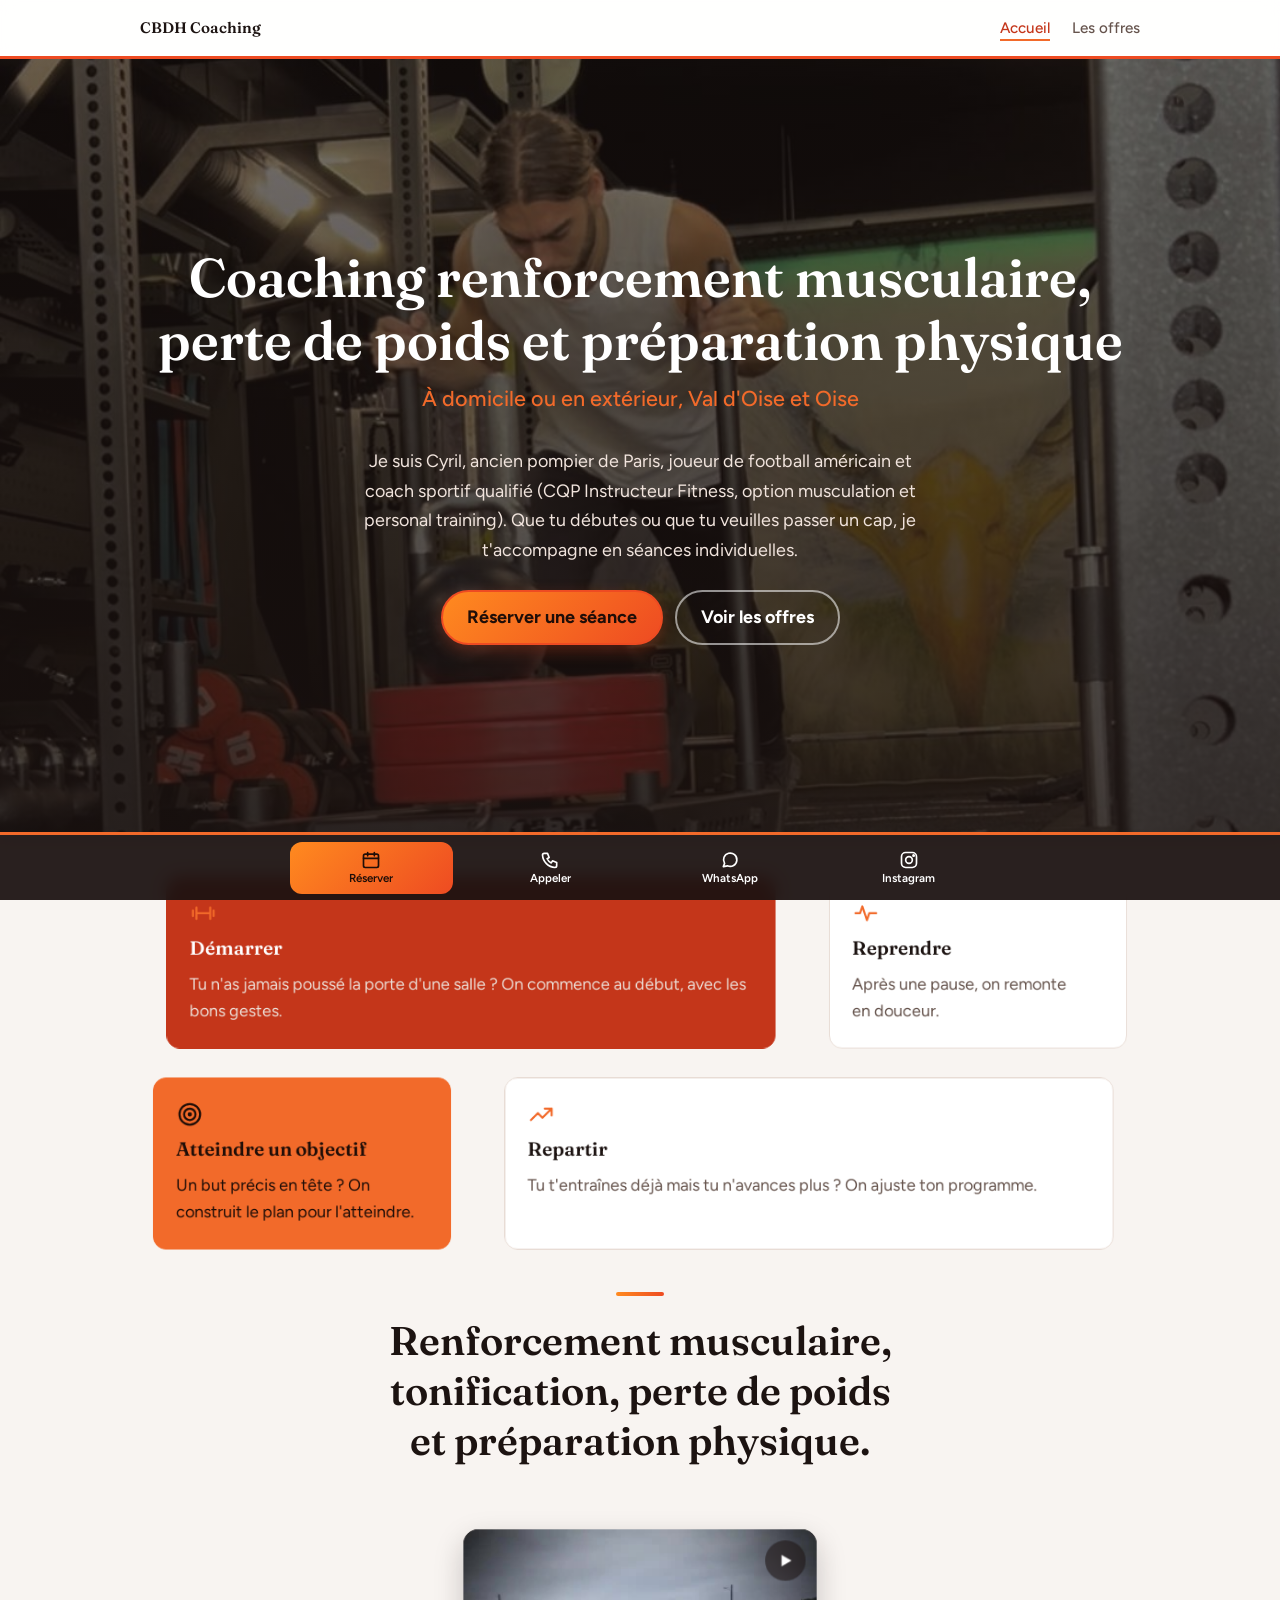
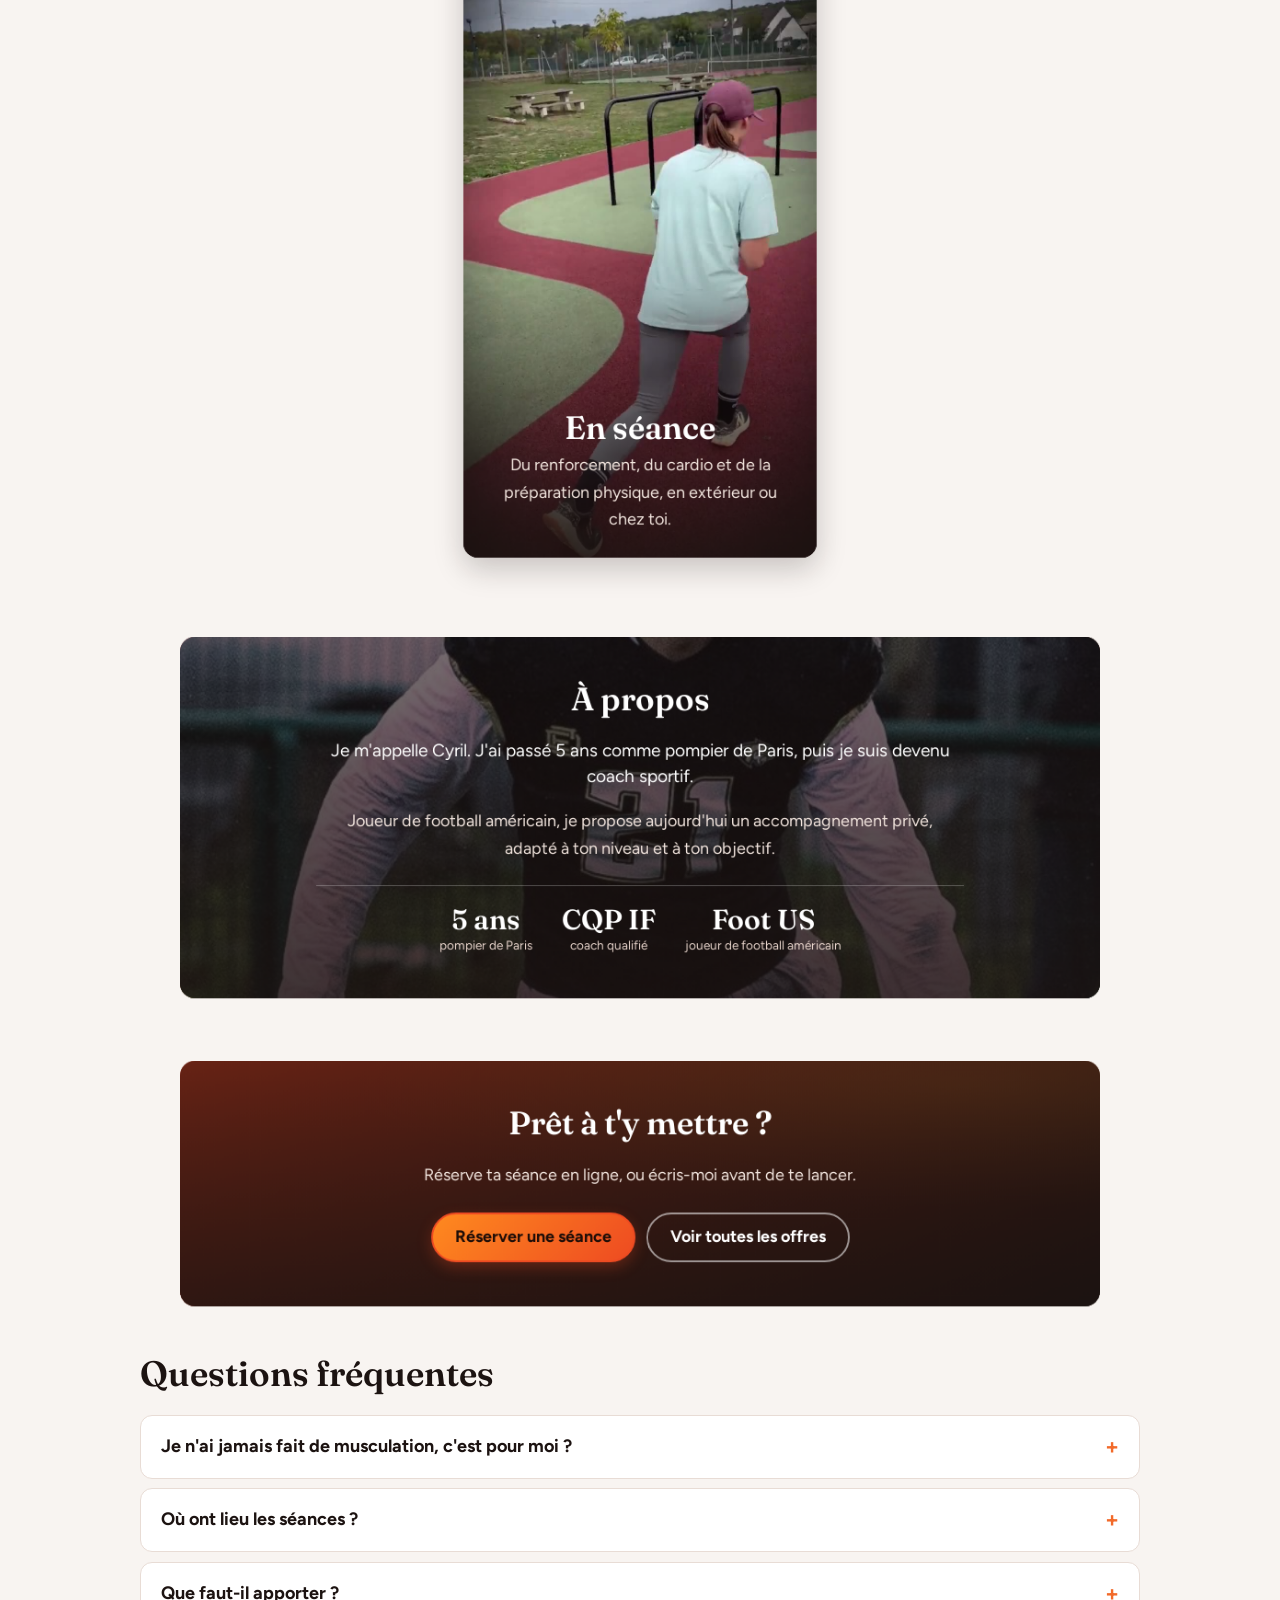
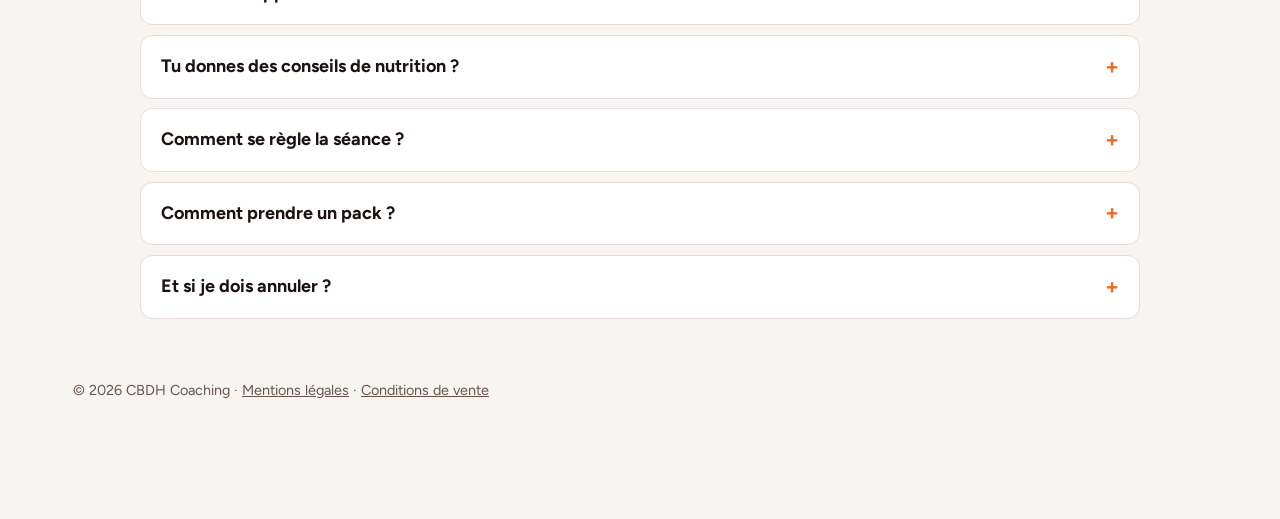
==== commit aa805e68: "text adjusts, images added" ====
--- a/index.html
+++ b/index.html
@@ -110,12 +110,12 @@
           <figure class="fond"><img src="images/portrait.jpg" alt="Cyril, joueur de football américain, en action" loading="lazy" onerror="this.remove()"></figure>
           <div class="contenu">
             <h2>À propos</h2>
-            <p class="chapeau">Je m'appelle Cyril Bonnet d'Hulster. J'ai passé 5 ans comme pompier de Paris, puis je suis devenu coach sportif.</p>
+            <p class="chapeau">Je m'appelle Cyril. J'ai passé 5 ans comme pompier de Paris, puis je suis devenu coach sportif.</p>
             <p>Joueur de football américain, je propose aujourd'hui un accompagnement privé, adapté à ton niveau et à ton objectif.</p>
             <dl class="chiffres">
               <div><dt>5 ans</dt><dd>pompier de Paris</dd></div>
               <div><dt>CQP IF</dt><dd>coach qualifié</dd></div>
-              <div><dt>1 à 1</dt><dd>séances individuelles</dd></div>
+              <div><dt>Foot US</dt><dd>joueur de football américain</dd></div>
             </dl>
           </div>
         </div>
@@ -159,7 +159,7 @@
           </details>
           <details name="faq">
             <summary>Comment se règle la séance&nbsp;?</summary>
-            <p>En ligne au moment de la réservation, par carte bancaire ou Apple Pay.</p>
+            <p>En ligne au moment de la réservation, par carte bancaire ou Apple Pay. Pour les séances suivantes, un règlement en espèces est aussi possible.</p>
           </details>
           <details name="faq">
             <summary>Comment prendre un pack&nbsp;?</summary>
--- a/css/style.css
+++ b/css/style.css
@@ -1,13 +1,13 @@
 /* ===== Variables ===== */
 :root {
-  --bleu: #1f4e5a;
-  --bleu-fonce: #11353e;
-  --fond: #f3f6f6;
+  --bleu: #c4361a;
+  --bleu-fonce: #1c1311;
+  --fond: #f8f4f1;
   --blanc: #ffffff;
-  --texte: #1d2b30;
-  --texte-doux: #4c5f66;
-  --ambre: #c98a2b;
-  --ligne: #d9e2e4;
+  --texte: #241a17;
+  --texte-doux: #66544d;
+  --ambre: #f26a2a;
+  --ligne: #e8dcd5;
   --barre-h: 70px;
   --entete-h: 56px;
   --serif: "Fraunces", Georgia, "Times New Roman", serif;
@@ -33,7 +33,7 @@
 @media (prefers-reduced-motion: reduce) { html { scroll-behavior: auto; } }
 
 .conteneur { width: 100%; max-width: 1040px; margin: 0 auto; padding: 0 max(1.25rem, env(safe-area-inset-right, 0px)) 0 max(1.25rem, env(safe-area-inset-left, 0px)); }
-.bloc { padding: 2.5rem 0; }
+.bloc { padding: 1.5rem 0; }
 
 /* ===== En-tête ===== */
 .entete {
@@ -46,7 +46,7 @@
 .nav a[aria-current="page"] { color: var(--bleu); border-bottom: 2px solid var(--ambre); }
 
 /* ===== Photo en arrière-plan (fonctionne sans photo) ===== */
-.sur-fond { position: relative; isolation: isolate; overflow: hidden; color: #eaf1f2;
+.sur-fond { position: relative; isolation: isolate; overflow: hidden; color: #f6ece7;
   background:
     radial-gradient(120% 90% at 85% 10%, rgba(201,138,43,.28) 0%, transparent 55%),
     linear-gradient(155deg, var(--bleu) 0%, var(--bleu-fonce) 100%); }
@@ -54,34 +54,34 @@
 .fond img { width: 100%; height: 100%; object-fit: cover; display: block; }
 .sur-fond::after { /* voile de lisibilité au-dessus de la photo */
   content: ""; position: absolute; inset: 0; z-index: -1;
-  background: linear-gradient(180deg, rgba(17,53,62,.55) 0%, rgba(17,53,62,.82) 100%);
+  background: linear-gradient(180deg, rgba(28,19,17,.55) 0%, rgba(28,19,17,.82) 100%);
 }
 .sur-fond h1, .sur-fond h2, .sur-fond h3 { color: var(--blanc); }
-.sur-fond p { color: #d6e3e6; }
+.sur-fond p { color: #f1e4dd; }
 
 /* ===== Hero ===== */
 .hero {
   min-height: calc(100vh - var(--entete-h) - var(--barre-h));
   min-height: calc(100svh - var(--entete-h) - var(--barre-h));
-  display: flex; align-items: center; padding: 3rem 0;
+  display: flex; align-items: center; padding: 2rem 0;
 }
 .hero .conteneur { padding-top: 1rem; padding-bottom: 1rem; }
 .hero p { font-size: 1.12rem; }
-.hero.court { min-height: 0; padding: 4rem 0 3.5rem; }
+.hero.court { min-height: 0; padding: 2.75rem 0 2.5rem; }
 
 /* ===== Boutons ===== */
 .bouton {
   display: inline-block; padding: .85rem 1.5rem; min-height: 48px; line-height: 1.3; border-radius: 28px; text-align: center;
-  background: var(--ambre); color: #1b1305; font-weight: 700; text-decoration: none; border: 2px solid var(--ambre);
+  background: var(--ambre); color: #1f0e08; font-weight: 700; text-decoration: none; border: 2px solid var(--ambre);
   transition: background .2s, transform .2s;
 }
-.bouton:hover { background: #d99a3a; }
+.bouton:hover { background: #ff7d3a; }
 .bouton.clair { background: transparent; color: var(--blanc); border-color: rgba(255,255,255,.55); }
 .bouton.clair:hover { background: rgba(255,255,255,.12); }
 .groupe-boutons { display: flex; flex-direction: column; gap: .75rem; margin-top: 1.6rem; max-width: 22rem; }
 
 /* ===== Panneau (bloc avec photo derrière le texte) ===== */
-.panneau { border-radius: 16px; padding: 2.25rem 1.5rem; min-height: 340px; display: flex; align-items: center; }
+.panneau { border-radius: 16px; padding: 2rem 1.5rem; min-height: 0; display: flex; align-items: center; }
 .panneau .contenu { max-width: 34rem; }
 .panneau .fond img { object-position: 70% 30%; }
 
@@ -89,14 +89,14 @@
 .carte { position: relative; transform: scale(calc(var(--echelle, 1) * var(--base, 1))); will-change: transform; }
 
 /* ===== Mosaïque ===== */
-.mosaique { display: grid; gap: 1rem; margin-top: 1.5rem; }
+.mosaique { display: grid; gap: .85rem; margin-top: 0; }
 .tuile { background: var(--blanc); border: 1px solid var(--ligne); border-radius: 14px; padding: 1.5rem; }
 .tuile p { margin: 0; color: var(--texte-doux); }
 .tuile.sombre { background: var(--bleu); border-color: var(--bleu); }
 .tuile.sombre h3 { color: var(--blanc); }
-.tuile.sombre p { color: #cfe0e4; }
+.tuile.sombre p { color: #ecdcd4; }
 .tuile.ambre { background: var(--ambre); border-color: var(--ambre); }
-.tuile.ambre h3, .tuile.ambre p { color: #1b1305; }
+.tuile.ambre h3, .tuile.ambre p { color: #1f0e08; }
 
 /* ===== Pastilles ===== */
 .pastilles { display: flex; flex-wrap: wrap; gap: .6rem; margin-top: 1.25rem; }
@@ -107,16 +107,16 @@
 .offre { background: var(--blanc); border: 2px solid var(--bleu); border-radius: 16px; overflow: hidden; display: flex; flex-direction: column; }
 .offre-tete { background: var(--bleu); padding: 1.1rem 1.4rem; }
 .offre-tete h3 { color: var(--blanc); margin: 0; }
-.offre-tete p { margin: .15rem 0 0; color: #c7d8dc; font-size: .95rem; }
+.offre-tete p { margin: .15rem 0 0; color: #e6d3ca; font-size: .95rem; }
 .offre-prix { padding: 1.25rem 1.4rem .5rem; font-family: var(--serif); font-size: 2.8rem; line-height: 1; color: var(--bleu-fonce); }
 .offre-prix small { display: block; line-height: 1.4; font-family: var(--sans); font-size: .95rem; color: var(--texte-doux); margin-top: .5rem; }
 .offre-detail { padding: .5rem 1.4rem 1.25rem; flex: 1; color: var(--texte-doux); }
 .offre-detail p { margin: 0; }
 .offre .bouton { margin: 0 1.4rem 1.4rem; }
-.offre.vedette { border-color: var(--ambre); box-shadow: 0 0 0 4px rgba(201,138,43,.22); }
+.offre.vedette { border-color: var(--ambre); box-shadow: 0 0 0 4px rgba(242,106,42,.22); }
 .offre.vedette .offre-tete { background: var(--ambre); }
-.offre.vedette .offre-tete h3 { color: #1b1305; }
-.offre.vedette .offre-tete p { color: #3a2a0c; }
+.offre.vedette .offre-tete h3 { color: #1f0e08; }
+.offre.vedette .offre-tete p { color: #4a1a0a; }
 
 /* ===== Étapes (vraie séquence) ===== */
 .etapes { display: grid; gap: 1rem; margin-top: 1.5rem; }
@@ -127,7 +127,7 @@
 /* ===== Barre de contact fixe ===== */
 .barre-contact {
   position: fixed; left: 0; right: 0; bottom: 0; z-index: 40;
-  background: rgba(17,53,62,.94); -webkit-backdrop-filter: blur(8px); backdrop-filter: blur(8px);
+  background: rgba(28,19,17,.94); -webkit-backdrop-filter: blur(8px); backdrop-filter: blur(8px);
   border-top: 3px solid var(--ambre); padding-bottom: env(safe-area-inset-bottom, 0px);
 }
 .barre-contact .conteneur { display: grid; grid-template-columns: repeat(4, 1fr); gap: .35rem; padding: .4rem max(.6rem, env(safe-area-inset-right, 0px)) .4rem max(.6rem, env(safe-area-inset-left, 0px)); }
@@ -136,7 +136,7 @@
   color: var(--blanc); text-decoration: none; font-weight: 600; font-size: .72rem; line-height: 1.1; border-radius: 12px;
 }
 .barre-contact svg { width: 20px; height: 20px; fill: none; stroke: currentColor; stroke-width: 2; stroke-linecap: round; stroke-linejoin: round; }
-.barre-contact a.principal { background: var(--ambre); color: #1b1305; }
+.barre-contact a.principal { background: var(--ambre); color: #1f0e08; }
 .barre-contact a:not(.principal):hover { background: rgba(255,255,255,.12); }
 
 /* ===== Écrans plus larges ===== */
@@ -144,11 +144,11 @@
   body { font-size: 1.125rem; }
   h1 { font-size: clamp(2.4rem, 4.6vw, 3.4rem); }
   h2 { font-size: 2.2rem; }
-  .bloc { padding: 4rem 0; }
+  .bloc { padding: 2.25rem 0; }
   .groupe-boutons { flex-direction: row; max-width: none; }
-  .panneau { padding: 3.5rem; min-height: 420px; }
+  .panneau { padding: 3rem; min-height: 0; }
   .panneau .fond img { object-position: 80% 25%; }
-  .panneau.photo-droite::after { background: linear-gradient(90deg, rgba(17,53,62,.94) 0%, rgba(17,53,62,.78) 45%, rgba(17,53,62,.15) 100%); }
+  .panneau.photo-droite::after { background: linear-gradient(90deg, rgba(28,19,17,.94) 0%, rgba(28,19,17,.78) 45%, rgba(28,19,17,.15) 100%); }
   .mosaique { grid-template-columns: repeat(6, 1fr); }
   .mosaique .l4 { grid-column: span 4; }
   .mosaique .l2 { grid-column: span 2; }
@@ -175,11 +175,11 @@
 .decouverte h2 { margin-bottom: .3em; }
 .decouverte p { margin: 0; }
 .decouverte-prix { font-family: var(--serif); font-size: 3rem; line-height: 1; color: var(--ambre); }
-.decouverte-prix small { display: block; font-family: var(--sans); font-size: .95rem; color: #c7d8dc; margin-top: .4rem; }
+.decouverte-prix small { display: block; font-family: var(--sans); font-size: .95rem; color: #e6d3ca; margin-top: .4rem; }
 .decouverte .groupe-boutons { margin-top: 1rem; }
 
 /* ===== FAQ (s'ouvre au toucher) ===== */
-.faq { margin-top: 1.5rem; display: grid; gap: .75rem; }
+.faq { margin-top: 1rem; display: grid; gap: .6rem; }
 .faq details { background: var(--blanc); border: 1px solid var(--ligne); border-radius: 12px; }
 .faq summary {
   cursor: pointer; list-style: none; padding: 1rem 3rem 1rem 1.25rem; font-weight: 700; color: var(--bleu-fonce); position: relative; min-height: 48px;
@@ -212,7 +212,7 @@
   h1 { font-size: 1.9rem; }
   h2 { font-size: 1.5rem; }
   .hero p { font-size: 1rem; }
-  .bloc { padding: 2rem 0; }
+  .bloc { padding: 1.25rem 0; }
   .panneau, .decouverte { min-height: 0; padding: 1.75rem; }
   .groupe-boutons { flex-direction: row; flex-wrap: wrap; margin-top: 1rem; }
   .barre-contact a { flex-direction: row; gap: .4rem; min-height: 40px; font-size: .85rem; }
@@ -238,7 +238,7 @@
 
 /* ===== Variété typographique ===== */
 .icone { width: 30px; height: 30px; display: block; margin-bottom: .7rem; fill: none; stroke: var(--ambre); stroke-width: 1.8; stroke-linecap: round; stroke-linejoin: round; }
-.tuile.ambre .icone { stroke: #1b1305; }
+.tuile.ambre .icone { stroke: #1f0e08; }
 .tuile h3 { font-size: 1.3rem; }
 
 .phrase {
@@ -251,7 +251,7 @@
 .chiffres { display: grid; grid-template-columns: repeat(3, auto); justify-content: start; gap: 1.25rem 2rem; margin: 1.5rem 0 0; padding-top: 1.25rem; border-top: 1px solid rgba(255,255,255,.25); }
 .chiffres div { margin: 0; }
 .chiffres dt { font-family: var(--serif); font-weight: 600; font-size: 1.9rem; line-height: 1.1; color: var(--blanc); }
-.chiffres dd { margin: .2rem 0 0; font-size: .85rem; line-height: 1.3; color: #c7d8dc; }
+.chiffres dd { margin: .2rem 0 0; font-size: .85rem; line-height: 1.3; color: #e6d3ca; }
 @media (max-width: 400px) { .chiffres { gap: 1rem; } .chiffres dt { font-size: 1.6rem; } }
 
 /* ===== Lignes équilibrées (évite un mot seul en fin de titre) ===== */
@@ -267,7 +267,7 @@
 .panneau:not(.decouverte) .chiffres { justify-content: center; }
 .panneau .fond img { object-position: 50% 30%; }
 @media (min-width: 760px) {
-  .panneau.photo-droite::after { background: linear-gradient(180deg, rgba(17,53,62,.6) 0%, rgba(17,53,62,.85) 100%); }
+  .panneau.photo-droite::after { background: linear-gradient(180deg, rgba(28,19,17,.6) 0%, rgba(28,19,17,.85) 100%); }
   .panneau:not(.decouverte) .groupe-boutons { flex-direction: row; justify-content: center; max-width: none; }
   .panneau .fond img { object-position: 50% 30%; }
 }
@@ -284,7 +284,7 @@
 
 /* ===== Bouton sur fond clair + note ===== */
 .bouton.contour { background: transparent; color: var(--bleu-fonce); border-color: var(--bleu); }
-.bouton.contour:hover { background: rgba(31,78,90,.08); }
+.bouton.contour:hover { background: rgba(238,75,34,.09); }
 .offre .bouton.contour { color: var(--bleu-fonce); }
 .note { color: var(--texte-doux); font-size: .95rem; text-align: center; margin: 1.5rem auto 0; max-width: 36rem; }
 
@@ -300,17 +300,26 @@
 
 /* ===== Vidéo « En séance » ===== */
 .video-carte { position: relative; isolation: isolate; overflow: hidden; border-radius: 16px; background: var(--bleu-fonce);
-  max-width: 24rem; margin: 0 auto; aspect-ratio: 9 / 16; max-height: 82svh; box-shadow: 0 12px 32px rgba(17,53,62,.22); }
+  max-width: 24rem; margin: 0 auto; aspect-ratio: 9 / 16; max-height: 82svh; box-shadow: 0 12px 32px rgba(28,19,17,.22); }
 .video-carte video { position: absolute; inset: 0; width: 100%; height: 100%; object-fit: cover; display: block; z-index: -2; }
 .video-carte::after { content: ""; position: absolute; inset: 0; z-index: -1; pointer-events: none;
-  background: linear-gradient(180deg, rgba(17,53,62,0) 45%, rgba(17,53,62,.88) 100%); }
+  background: linear-gradient(180deg, rgba(28,19,17,0) 45%, rgba(28,19,17,.88) 100%); }
 .video-legende { position: absolute; left: 0; right: 0; bottom: 0; padding: 1.5rem 1.25rem 1.6rem; text-align: center; }
 .video-legende h2 { color: var(--blanc); margin: 0 0 .35rem; }
-.video-legende p { color: #d6e3e6; margin: 0 auto; max-width: 20rem; }
+.video-legende p { color: #f1e4dd; margin: 0 auto; max-width: 20rem; }
 .video-bouton { position: absolute; top: .75rem; right: .75rem; width: 44px; height: 44px; border-radius: 50%; border: 0; cursor: pointer;
-  background: rgba(17,53,62,.55); color: var(--blanc); display: flex; align-items: center; justify-content: center; backdrop-filter: blur(4px); }
+  background: rgba(28,19,17,.55); color: var(--blanc); display: flex; align-items: center; justify-content: center; backdrop-filter: blur(4px); }
 .video-bouton svg { width: 20px; height: 20px; fill: currentColor; }
 .video-bouton .i-lire { display: none; }
 .video-carte.en-pause .video-bouton .i-lire { display: block; }
 .video-carte.en-pause .video-bouton .i-pause { display: none; }
 @media (max-height: 500px) { .video-carte { max-height: none; } }
+
+
+/* ===== Palette orange-rouge : dégradé sur les boutons principaux ===== */
+.bouton { background-image: linear-gradient(135deg, #ff8a1f 0%, #ee4b22 100%); border-color: #ee4b22; box-shadow: 0 6px 16px rgba(238,75,34,.28); }
+.bouton:hover { background-color: transparent; filter: brightness(1.08); }
+.barre-contact a.principal { background-image: linear-gradient(135deg, #ff8a1f 0%, #ee4b22 100%); }
+.phrase::before { background: linear-gradient(90deg, #ff8a1f, #ee4b22); }
+.entete { border-bottom: 3px solid #ee4b22; }
+.bouton.clair, .bouton.contour { box-shadow: none; }
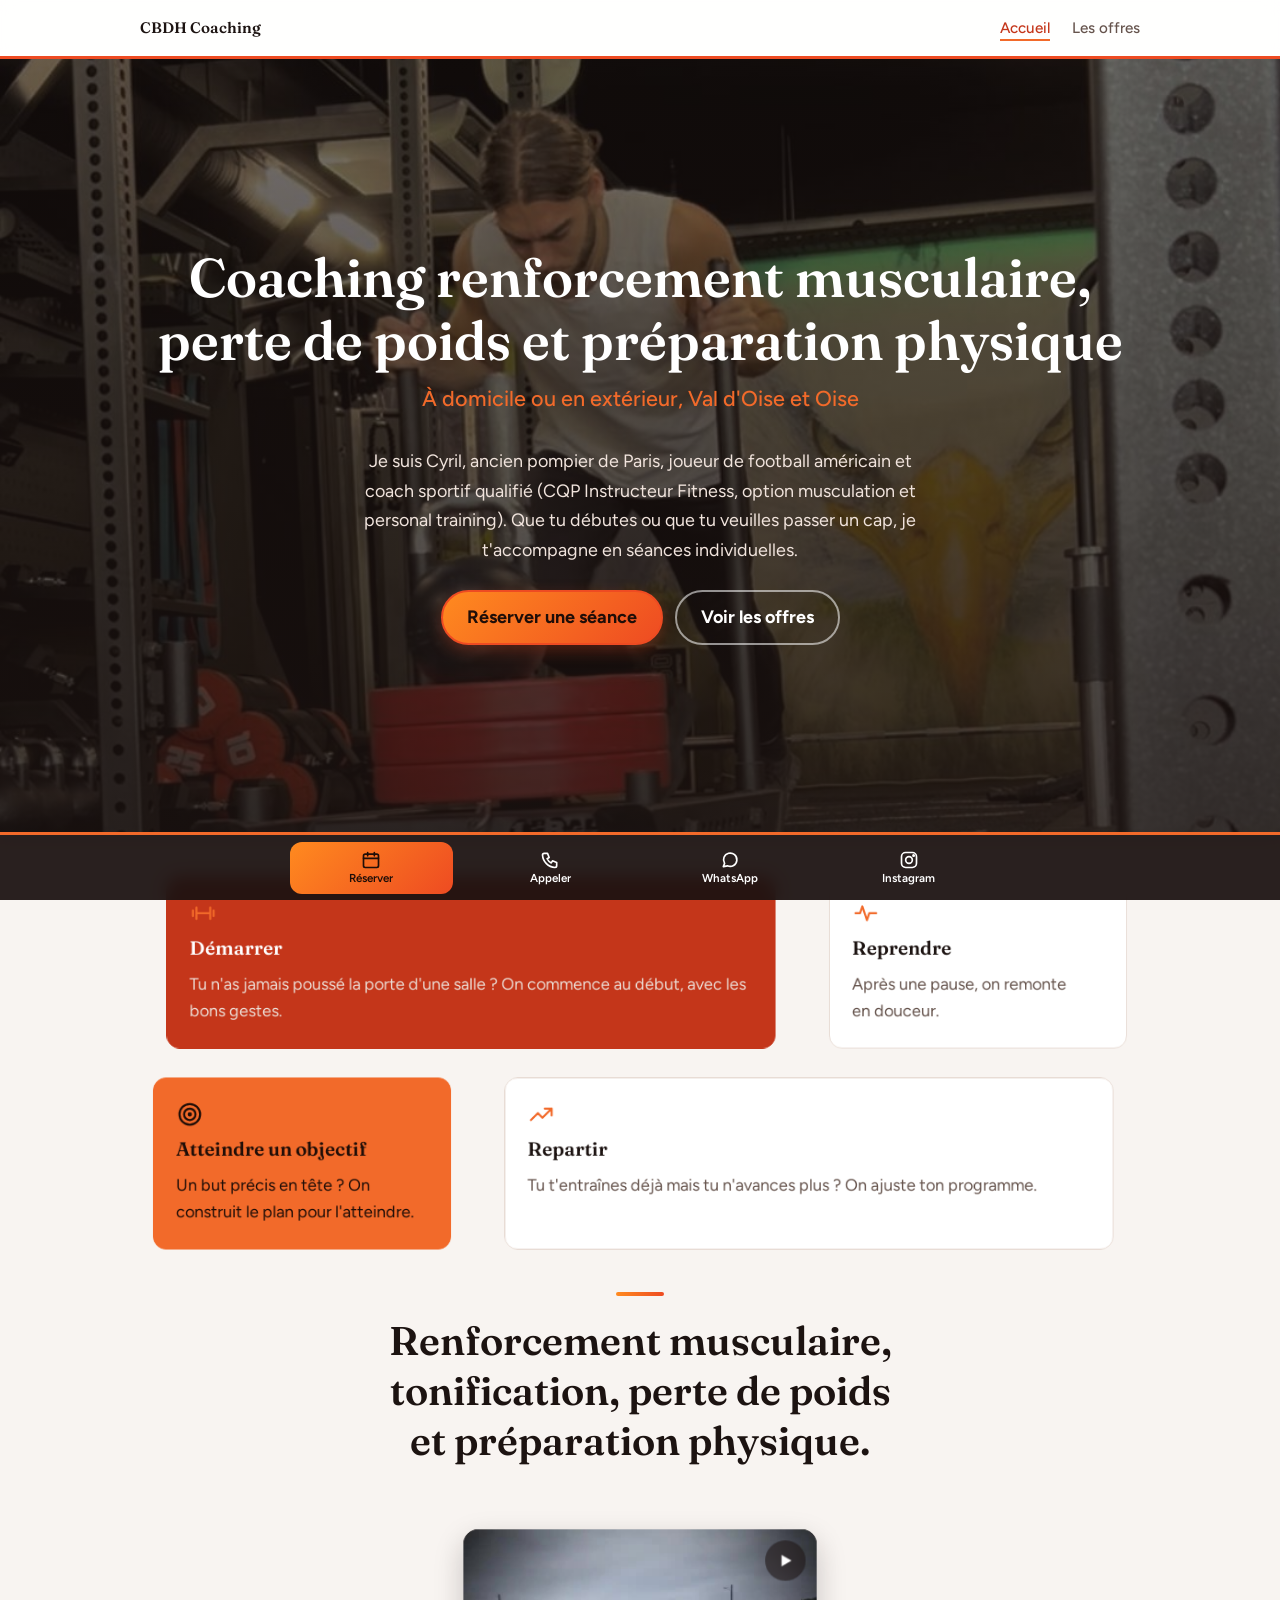
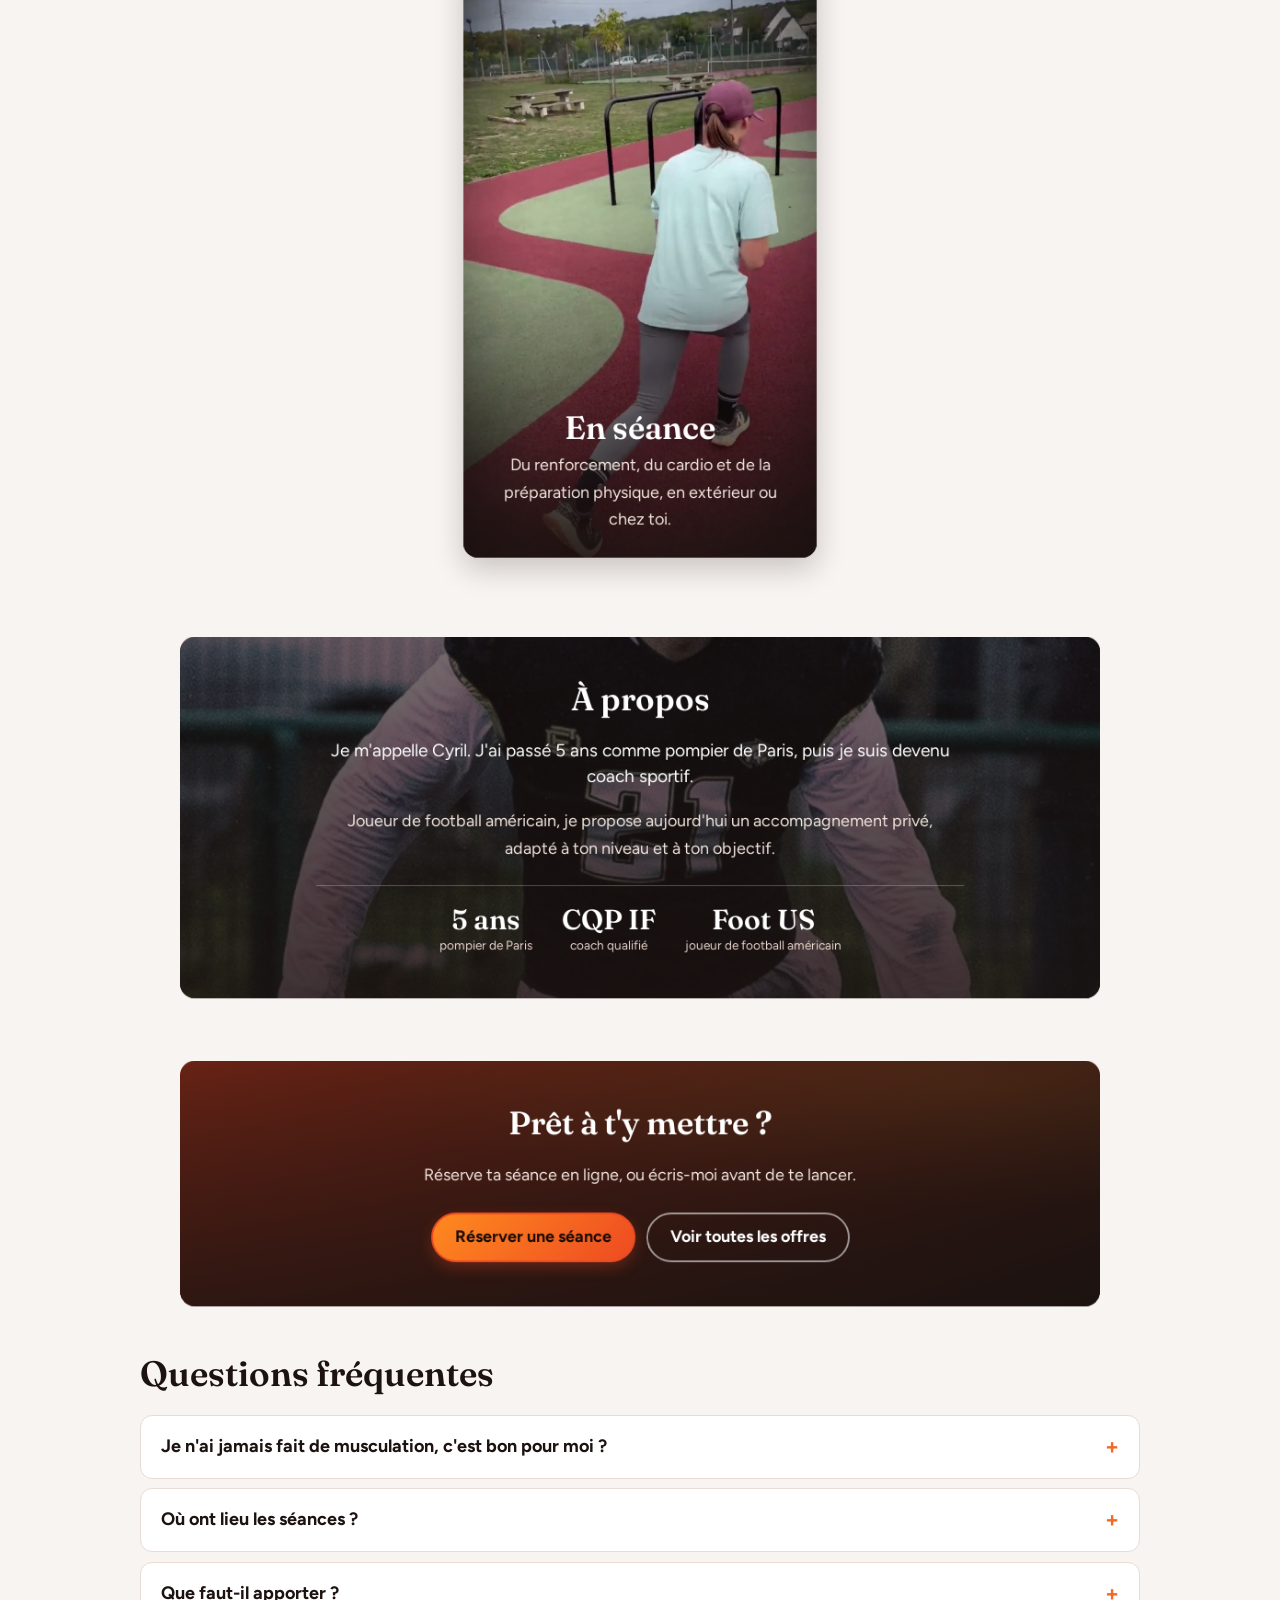
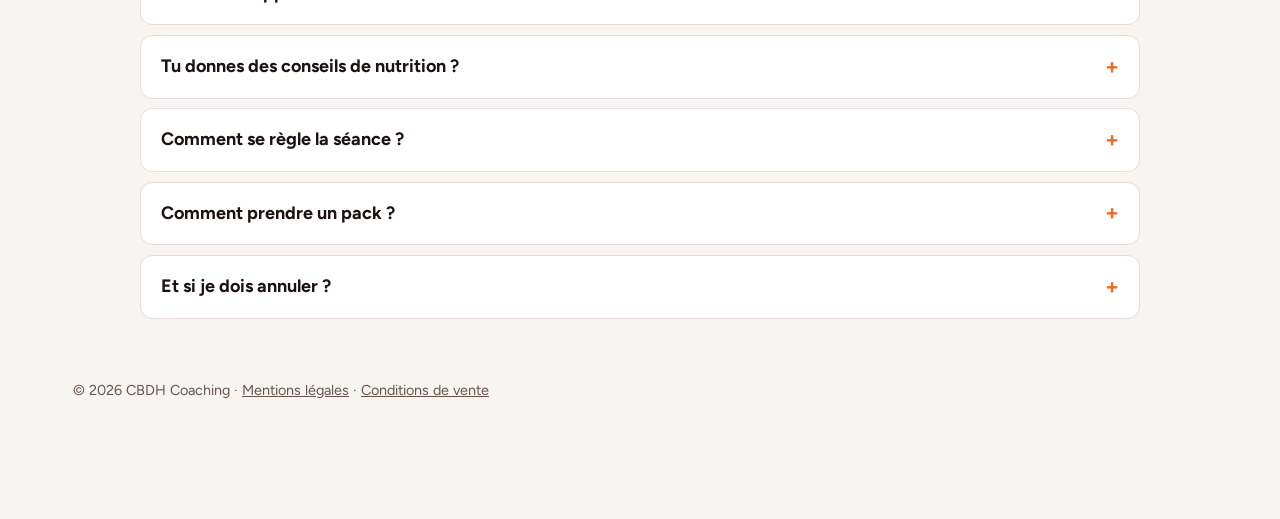
==== commit a3d84879: "text fix" ====
--- a/index.html
+++ b/index.html
@@ -1,193 +1,360 @@
-<!DOCTYPE html>
+<!doctype html>
 <html lang="fr">
-<head>
-  <meta charset="utf-8">
-  <meta name="viewport" content="width=device-width, initial-scale=1, viewport-fit=cover">
-  <title>CBDH Coaching – Coaching renforcement musculaire, perte de poids et préparation physique à domicile</title>
-  <meta name="description" content="Coaching privé de renforcement musculaire, perte de poids et préparation physique, à domicile ou en extérieur dans le Val d'Oise et l'Oise. Réservation en ligne.">
-  <link rel="icon" href="images/favicon.svg" type="image/svg+xml">
-  <meta property="og:type" content="website">
-  <meta property="og:locale" content="fr_FR">
-  <meta property="og:title" content="CBDH Coaching – Coaching renforcement musculaire, perte de poids et préparation physique">
-  <meta property="og:description" content="À domicile ou en extérieur, dans le Val d'Oise et l'Oise. Réservation en ligne.">
-  <meta property="og:image" content="https://cbdhcoaching.vercel.app/images/partage.png">
-  <meta property="og:url" content="https://cbdhcoaching.vercel.app/">
-  <meta name="twitter:card" content="summary_large_image">
-  <script type="application/ld+json">
-  {
-    "@context": "https://schema.org",
-    "@type": "ProfessionalService",
-    "name": "CBDH Coaching",
-    "description": "Coaching privé de renforcement musculaire, de perte de poids et de préparation physique, à domicile ou en extérieur, dans le Val d'Oise et l'Oise.",
-    "founder": {"@type": "Person", "name": "Cyril Bonnet d'Hulster"},
-    "areaServed": ["Val d'Oise", "Oise"],
-    "email": "cyrilbdhcoaching@gmail.com",
-    "telephone": "+33640977507",
-    "url": "https://cbdhcoaching.vercel.app/",
-    "sameAs": ["https://www.instagram.com/_cbdh_/"]
-  }
-  </script>
-  <link rel="preconnect" href="https://fonts.googleapis.com">
-  <link rel="preconnect" href="https://fonts.gstatic.com" crossorigin>
-  <link href="https://fonts.googleapis.com/css2?family=Figtree:wght@400;500;700&family=Fraunces:wght@600&display=swap" rel="stylesheet">
-  <link rel="stylesheet" href="css/style.css">
-</head>
-<body>
-
-  <header class="entete">
-    <div class="conteneur">
-      <a class="marque" href="index.html"><span>CBDH Coaching</span></a>
-      <nav class="nav" aria-label="Navigation principale">
-        <a href="index.html" aria-current="page">Accueil</a>
-        <a href="offre.html">Les offres</a>
-      </nav>
-    </div>
-  </header>
-
-  <main>
-    <section class="hero sur-fond">
-      <figure class="fond"><img src="images/hero.jpg" alt="" onerror="this.remove()"></figure>
+  <head>
+    <meta charset="utf-8" />
+    <meta
+      name="viewport"
+      content="width=device-width, initial-scale=1, viewport-fit=cover"
+    />
+    <title>
+      CBDH Coaching – Coaching renforcement musculaire, perte de poids et
+      préparation physique à domicile
+    </title>
+    <meta
+      name="description"
+      content="Coaching privé de renforcement musculaire, perte de poids et préparation physique, à domicile ou en extérieur dans le Val d'Oise et l'Oise. Réservation en ligne."
+    />
+    <link rel="icon" href="images/favicon.svg" type="image/svg+xml" />
+    <meta property="og:type" content="website" />
+    <meta property="og:locale" content="fr_FR" />
+    <meta
+      property="og:title"
+      content="CBDH Coaching – Coaching renforcement musculaire, perte de poids et préparation physique"
+    />
+    <meta
+      property="og:description"
+      content="À domicile ou en extérieur, dans le Val d'Oise et l'Oise. Réservation en ligne."
+    />
+    <meta
+      property="og:image"
+      content="https://cbdhcoaching.vercel.app/images/partage.png"
+    />
+    <meta property="og:url" content="https://cbdhcoaching.vercel.app/" />
+    <meta name="twitter:card" content="summary_large_image" />
+    <script type="application/ld+json">
+      {
+        "@context": "https://schema.org",
+        "@type": "ProfessionalService",
+        "name": "CBDH Coaching",
+        "description": "Coaching privé de renforcement musculaire, de perte de poids et de préparation physique, à domicile ou en extérieur, dans le Val d'Oise et l'Oise.",
+        "founder": { "@type": "Person", "name": "Cyril Bonnet d'Hulster" },
+        "areaServed": ["Val d'Oise", "Oise"],
+        "email": "cyrilbdhcoaching@gmail.com",
+        "telephone": "+33640977507",
+        "url": "https://cbdhcoaching.vercel.app/",
+        "sameAs": ["https://www.instagram.com/_cbdh_/"]
+      }
+    </script>
+    <link rel="preconnect" href="https://fonts.googleapis.com" />
+    <link rel="preconnect" href="https://fonts.gstatic.com" crossorigin />
+    <link
+      href="https://fonts.googleapis.com/css2?family=Figtree:wght@400;500;700&family=Fraunces:wght@600&display=swap"
+      rel="stylesheet"
+    />
+    <link rel="stylesheet" href="css/style.css" />
+  </head>
+  <body>
+    <header class="entete">
       <div class="conteneur">
-        <h1>Coaching renforcement musculaire, perte de poids et préparation physique<span class="h1-lieu">À domicile ou en extérieur, Val d'Oise et Oise</span></h1>
-        <p>Je suis Cyril, ancien pompier de Paris, joueur de football américain et coach sportif qualifié (CQP Instructeur Fitness, option musculation et personal training). Que tu débutes ou que tu veuilles passer un cap, je t'accompagne en séances individuelles.</p>
-        <div class="groupe-boutons">
-          <a class="bouton" href="https://calendly.com/cbdhcoaching/seance-coaching" target="_blank" rel="noopener">Réserver une séance</a>
-          <a class="bouton clair" href="offre.html">Voir les offres</a>
-        </div>
+        <a class="marque" href="index.html"><span>CBDH Coaching</span></a>
+        <nav class="nav" aria-label="Navigation principale">
+          <a href="index.html" aria-current="page">Accueil</a>
+          <a href="offre.html">Les offres</a>
+        </nav>
       </div>
-    </section>
-
-    <section class="bloc" id="pour-qui" aria-label="Pour qui">
+    </header>
+
+    <main>
+      <section class="hero sur-fond">
+        <figure class="fond">
+          <img src="images/hero.jpg" alt="" onerror="this.remove()" />
+        </figure>
+        <div class="conteneur">
+          <h1>
+            Coaching renforcement musculaire, perte de poids et préparation
+            physique<span class="h1-lieu"
+              >À domicile ou en extérieur, Val d'Oise et Oise</span
+            >
+          </h1>
+          <p>
+            Je suis Cyril, ancien pompier de Paris, joueur de football américain
+            et coach sportif qualifié (CQP Instructeur Fitness, option
+            musculation et personal training). Que tu débutes ou que tu veuilles
+            passer un cap, je t'accompagne en séances individuelles.
+          </p>
+          <div class="groupe-boutons">
+            <a
+              class="bouton"
+              href="https://calendly.com/cbdhcoaching/seance-coaching"
+              target="_blank"
+              rel="noopener"
+              >Réserver une séance</a
+            >
+            <a class="bouton clair" href="offre.html">Voir les offres</a>
+          </div>
+        </div>
+      </section>
+
+      <section class="bloc" id="pour-qui" aria-label="Pour qui">
+        <div class="conteneur">
+          <div class="mosaique">
+            <div class="tuile sombre carte l4">
+              <svg class="icone" viewBox="0 0 24 24" aria-hidden="true">
+                <path d="M6 7v10M18 7v10M3 9.5v5M21 9.5v5M6 12h12" />
+              </svg>
+              <h3>Démarrer</h3>
+              <p>
+                Tu n'as jamais poussé la porte d'une salle&nbsp;? On commence au
+                début, avec les bons gestes.
+              </p>
+            </div>
+            <div class="tuile carte l2">
+              <svg class="icone" viewBox="0 0 24 24" aria-hidden="true">
+                <path d="M3 12h4l2-6 4 12 2-6h6" />
+              </svg>
+              <h3>Reprendre</h3>
+              <p>Après une pause, on remonte en douceur.</p>
+            </div>
+            <div class="tuile ambre carte l2">
+              <svg class="icone" viewBox="0 0 24 24" aria-hidden="true">
+                <circle cx="12" cy="12" r="9" />
+                <circle cx="12" cy="12" r="5" />
+                <circle cx="12" cy="12" r="1" />
+              </svg>
+              <h3>Atteindre un objectif</h3>
+              <p>
+                Un but précis en tête&nbsp;? On construit le plan pour
+                l'atteindre.
+              </p>
+            </div>
+            <div class="tuile carte l4">
+              <svg class="icone" viewBox="0 0 24 24" aria-hidden="true">
+                <path d="M3 17l6-6 4 4 8-8M15 7h6v6" />
+              </svg>
+              <h3>Repartir</h3>
+              <p>
+                Tu t'entraînes déjà mais tu n'avances plus&nbsp;? On ajuste ton
+                programme.
+              </p>
+            </div>
+          </div>
+        </div>
+      </section>
+
+      <section
+        class="bloc"
+        style="padding-top: 0"
+        aria-label="Domaines d'intervention"
+      >
+        <div class="conteneur">
+          <p class="phrase">
+            Renforcement musculaire, tonification, perte de poids et préparation
+            physique.
+          </p>
+        </div>
+      </section>
+
+      <section
+        class="bloc"
+        id="en-seance"
+        style="padding-top: 0"
+        aria-label="En séance"
+      >
+        <div class="conteneur">
+          <div class="video-carte carte">
+            <video
+              muted
+              loop
+              playsinline
+              preload="metadata"
+              poster="images/seance.jpg"
+              width="720"
+              height="1280"
+              aria-label="Extraits d'une séance de coaching en extérieur"
+            >
+              <source src="videos/seance.mp4" type="video/mp4" />
+            </video>
+            <div class="video-legende">
+              <h2>En séance</h2>
+              <p>
+                Du renforcement, du cardio et de la préparation physique, en
+                extérieur ou chez toi.
+              </p>
+            </div>
+          </div>
+        </div>
+      </section>
+
+      <section class="bloc" id="a-propos" style="padding-top: 0">
+        <div class="conteneur">
+          <div class="panneau photo-droite sur-fond carte">
+            <figure class="fond">
+              <img
+                src="images/portrait.jpg"
+                alt="Cyril, joueur de football américain, en action"
+                loading="lazy"
+                onerror="this.remove()"
+              />
+            </figure>
+            <div class="contenu">
+              <h2>À propos</h2>
+              <p class="chapeau">
+                Je m'appelle Cyril. J'ai passé 5 ans comme pompier de Paris,
+                puis je suis devenu coach sportif.
+              </p>
+              <p>
+                Joueur de football américain, je propose aujourd'hui un
+                accompagnement privé, adapté à ton niveau et à ton objectif.
+              </p>
+              <dl class="chiffres">
+                <div>
+                  <dt>5 ans</dt>
+                  <dd>pompier de Paris</dd>
+                </div>
+                <div>
+                  <dt>CQP IF</dt>
+                  <dd>coach qualifié</dd>
+                </div>
+                <div>
+                  <dt>Foot US</dt>
+                  <dd>joueur de football américain</dd>
+                </div>
+              </dl>
+            </div>
+          </div>
+        </div>
+      </section>
+
+      <section class="bloc" style="padding-top: 0">
+        <div class="conteneur">
+          <div class="panneau sur-fond carte">
+            <div class="contenu">
+              <h2>Prêt à t'y mettre&nbsp;?</h2>
+              <p>
+                Réserve ta séance en ligne, ou écris-moi avant de te lancer.
+              </p>
+              <div class="groupe-boutons">
+                <a
+                  class="bouton"
+                  href="https://calendly.com/cbdhcoaching/seance-coaching"
+                  target="_blank"
+                  rel="noopener"
+                  >Réserver une séance</a
+                >
+                <a class="bouton clair" href="offre.html"
+                  >Voir toutes les offres</a
+                >
+              </div>
+            </div>
+          </div>
+        </div>
+      </section>
+
+      <section class="bloc" id="faq" style="padding-top: 0">
+        <div class="conteneur">
+          <h2>Questions fréquentes</h2>
+          <div class="faq">
+            <details name="faq">
+              <summary>
+                Je n'ai jamais fait de musculation, c'est bon pour moi&nbsp;?
+              </summary>
+              <p>
+                Oui. On commence à ton niveau, avec les gestes de base et un
+                programme simple. Beaucoup de personnes qui viennent n'ont
+                jamais mis les pieds dans une salle.
+              </p>
+            </details>
+            <details name="faq">
+              <summary>Où ont lieu les séances&nbsp;?</summary>
+              <p>
+                À ton domicile, partout dans le Val d'Oise et dans l'Oise, ou en
+                extérieur. On choisit ensemble le lieu après ta réservation.
+              </p>
+            </details>
+            <details name="faq">
+              <summary>Que faut-il apporter&nbsp;?</summary>
+              <p>Ta tenue de sport, une serviette et une bouteille d'eau.</p>
+            </details>
+            <details name="faq">
+              <summary>Tu donnes des conseils de nutrition&nbsp;?</summary>
+              <p>
+                Oui. Je te donne des conseils d'alimentation simples, adaptés à
+                ton objectif et issus de ma formation. Ils ne remplacent pas un
+                suivi médical ou diététique.
+              </p>
+            </details>
+            <details name="faq">
+              <summary>Comment se règle la séance&nbsp;?</summary>
+              <p>
+                En ligne au moment de la réservation, par carte bancaire ou
+                Apple Pay. Pour les séances suivantes, un règlement en espèces
+                est aussi possible.
+              </p>
+            </details>
+            <details name="faq">
+              <summary>Comment prendre un pack&nbsp;?</summary>
+              <p>
+                Les packs de 4 et 8 séances sont valables 2 mois. On en parle
+                ensemble par message ou par téléphone, puis on organise les
+                séances selon tes disponibilités.
+              </p>
+            </details>
+            <details name="faq">
+              <summary>Et si je dois annuler&nbsp;?</summary>
+              <p>
+                L'annulation et le report se font en ligne, depuis le lien
+                présent dans ton e-mail de confirmation.
+              </p>
+            </details>
+          </div>
+        </div>
+      </section>
+    </main>
+    <footer class="pied">
+      <p>
+        © 2026 CBDH Coaching ·
+        <a href="mentions-legales.html">Mentions légales</a> ·
+        <a href="conditions-generales.html">Conditions de vente</a>
+      </p>
+    </footer>
+    <nav class="barre-contact" aria-label="Contact rapide">
       <div class="conteneur">
-        <div class="mosaique">
-          <div class="tuile sombre carte l4">
-            <svg class="icone" viewBox="0 0 24 24" aria-hidden="true"><path d="M6 7v10M18 7v10M3 9.5v5M21 9.5v5M6 12h12"/></svg>
-            <h3>Démarrer</h3>
-            <p>Tu n'as jamais poussé la porte d'une salle&nbsp;? On commence au début, avec les bons gestes.</p>
-          </div>
-          <div class="tuile carte l2">
-            <svg class="icone" viewBox="0 0 24 24" aria-hidden="true"><path d="M3 12h4l2-6 4 12 2-6h6"/></svg>
-            <h3>Reprendre</h3>
-            <p>Après une pause, on remonte en douceur.</p>
-          </div>
-          <div class="tuile ambre carte l2">
-            <svg class="icone" viewBox="0 0 24 24" aria-hidden="true"><circle cx="12" cy="12" r="9"/><circle cx="12" cy="12" r="5"/><circle cx="12" cy="12" r="1"/></svg>
-            <h3>Atteindre un objectif</h3>
-            <p>Un but précis en tête&nbsp;? On construit le plan pour l'atteindre.</p>
-          </div>
-          <div class="tuile carte l4">
-            <svg class="icone" viewBox="0 0 24 24" aria-hidden="true"><path d="M3 17l6-6 4 4 8-8M15 7h6v6"/></svg>
-            <h3>Repartir</h3>
-            <p>Tu t'entraînes déjà mais tu n'avances plus&nbsp;? On ajuste ton programme.</p>
-          </div>
-        </div>
+        <a
+          class="principal"
+          href="https://calendly.com/cbdhcoaching/seance-coaching"
+          target="_blank"
+          rel="noopener"
+        >
+          <svg viewBox="0 0 24 24" aria-hidden="true">
+            <rect x="3" y="5" width="18" height="16" rx="2" />
+            <path d="M3 10h18M8 3v4M16 3v4" /></svg
+          >Réserver</a
+        >
+        <a href="tel:+33640977507">
+          <svg viewBox="0 0 24 24" aria-hidden="true">
+            <path
+              d="M5 4h4l2 5-2.5 1.5a11 11 0 0 0 5 5L15 13l5 2v4a2 2 0 0 1-2 2A16 16 0 0 1 3 6a2 2 0 0 1 2-2z"
+            /></svg
+          >Appeler</a
+        >
+        <a href="https://wa.me/33640977507" target="_blank" rel="noopener">
+          <svg viewBox="0 0 24 24" aria-hidden="true">
+            <path d="M4 20l1.5-4A8 8 0 1 1 9 19z" /></svg
+          >WhatsApp</a
+        >
+        <a
+          href="https://www.instagram.com/_cbdh_/"
+          target="_blank"
+          rel="noopener"
+        >
+          <svg viewBox="0 0 24 24" aria-hidden="true">
+            <rect x="3" y="3" width="18" height="18" rx="5" />
+            <circle cx="12" cy="12" r="4" />
+            <circle cx="17.5" cy="6.5" r=".8" fill="currentColor" /></svg
+          >Instagram</a
+        >
       </div>
-    </section>
-
-    <section class="bloc" style="padding-top:0" aria-label="Domaines d'intervention">
-      <div class="conteneur">
-        <p class="phrase">Renforcement musculaire, tonification, perte de poids et préparation physique.</p>
-      </div>
-    </section>
-
-    <section class="bloc" id="en-seance" style="padding-top:0" aria-label="En séance">
-      <div class="conteneur">
-        <div class="video-carte carte">
-          <video muted loop playsinline preload="metadata" poster="images/seance.jpg" width="720" height="1280" aria-label="Extraits d'une séance de coaching en extérieur">
-            <source src="videos/seance.mp4" type="video/mp4">
-          </video>
-          <div class="video-legende">
-            <h2>En séance</h2>
-            <p>Du renforcement, du cardio et de la préparation physique, en extérieur ou chez toi.</p>
-          </div>
-        </div>
-      </div>
-    </section>
-
-    <section class="bloc" id="a-propos" style="padding-top:0">
-      <div class="conteneur">
-        <div class="panneau photo-droite sur-fond carte">
-          <figure class="fond"><img src="images/portrait.jpg" alt="Cyril, joueur de football américain, en action" loading="lazy" onerror="this.remove()"></figure>
-          <div class="contenu">
-            <h2>À propos</h2>
-            <p class="chapeau">Je m'appelle Cyril. J'ai passé 5 ans comme pompier de Paris, puis je suis devenu coach sportif.</p>
-            <p>Joueur de football américain, je propose aujourd'hui un accompagnement privé, adapté à ton niveau et à ton objectif.</p>
-            <dl class="chiffres">
-              <div><dt>5 ans</dt><dd>pompier de Paris</dd></div>
-              <div><dt>CQP IF</dt><dd>coach qualifié</dd></div>
-              <div><dt>Foot US</dt><dd>joueur de football américain</dd></div>
-            </dl>
-          </div>
-        </div>
-      </div>
-    </section>
-
-    <section class="bloc" style="padding-top:0">
-      <div class="conteneur">
-        <div class="panneau sur-fond carte">
-          <div class="contenu">
-            <h2>Prêt à t'y mettre&nbsp;?</h2>
-            <p>Réserve ta séance en ligne, ou écris-moi avant de te lancer.</p>
-            <div class="groupe-boutons">
-              <a class="bouton" href="https://calendly.com/cbdhcoaching/seance-coaching" target="_blank" rel="noopener">Réserver une séance</a>
-              <a class="bouton clair" href="offre.html">Voir toutes les offres</a>
-            </div>
-          </div>
-        </div>
-      </div>
-    </section>
-
-    <section class="bloc" id="faq" style="padding-top:0">
-      <div class="conteneur">
-        <h2>Questions fréquentes</h2>
-        <div class="faq">
-          <details name="faq">
-            <summary>Je n'ai jamais fait de musculation, c'est pour moi&nbsp;?</summary>
-            <p>Oui. On commence à ton niveau, avec les gestes de base et un programme simple. Beaucoup de personnes qui viennent n'ont jamais mis les pieds dans une salle.</p>
-          </details>
-          <details name="faq">
-            <summary>Où ont lieu les séances&nbsp;?</summary>
-            <p>À ton domicile, partout dans le Val d'Oise et dans l'Oise, ou en extérieur. On choisit ensemble le lieu après ta réservation.</p>
-          </details>
-          <details name="faq">
-            <summary>Que faut-il apporter&nbsp;?</summary>
-            <p>Ta tenue de sport, une serviette et une bouteille d'eau.</p>
-          </details>
-          <details name="faq">
-            <summary>Tu donnes des conseils de nutrition&nbsp;?</summary>
-            <p>Oui. Je te donne des conseils d'alimentation simples, adaptés à ton objectif et issus de ma formation. Ils ne remplacent pas un suivi médical ou diététique.</p>
-          </details>
-          <details name="faq">
-            <summary>Comment se règle la séance&nbsp;?</summary>
-            <p>En ligne au moment de la réservation, par carte bancaire ou Apple Pay. Pour les séances suivantes, un règlement en espèces est aussi possible.</p>
-          </details>
-          <details name="faq">
-            <summary>Comment prendre un pack&nbsp;?</summary>
-            <p>Les packs de 4 et 8 séances sont valables 2 mois. On en parle ensemble par message ou par téléphone, puis on organise les séances selon tes disponibilités.</p>
-          </details>
-          <details name="faq">
-            <summary>Et si je dois annuler&nbsp;?</summary>
-            <p>L'annulation et le report se font en ligne, depuis le lien présent dans ton e-mail de confirmation.</p>
-          </details>
-        </div>
-      </div>
-    </section>
-  </main>
-  <footer class="pied">
-    <p>© 2026 CBDH Coaching · <a href="mentions-legales.html">Mentions légales</a> · <a href="conditions-generales.html">Conditions de vente</a></p>
-  </footer>
-  <nav class="barre-contact" aria-label="Contact rapide">
-    <div class="conteneur">
-      <a class="principal" href="https://calendly.com/cbdhcoaching/seance-coaching" target="_blank" rel="noopener">
-        <svg viewBox="0 0 24 24" aria-hidden="true"><rect x="3" y="5" width="18" height="16" rx="2"/><path d="M3 10h18M8 3v4M16 3v4"/></svg>Réserver</a>
-      <a href="tel:+33640977507">
-        <svg viewBox="0 0 24 24" aria-hidden="true"><path d="M5 4h4l2 5-2.5 1.5a11 11 0 0 0 5 5L15 13l5 2v4a2 2 0 0 1-2 2A16 16 0 0 1 3 6a2 2 0 0 1 2-2z"/></svg>Appeler</a>
-      <a href="https://wa.me/33640977507" target="_blank" rel="noopener">
-        <svg viewBox="0 0 24 24" aria-hidden="true"><path d="M4 20l1.5-4A8 8 0 1 1 9 19z"/></svg>WhatsApp</a>
-      <a href="https://www.instagram.com/_cbdh_/" target="_blank" rel="noopener">
-        <svg viewBox="0 0 24 24" aria-hidden="true"><rect x="3" y="3" width="18" height="18" rx="5"/><circle cx="12" cy="12" r="4"/><circle cx="17.5" cy="6.5" r=".8" fill="currentColor"/></svg>Instagram</a>
-    </div>
-  </nav>
-  <script src="js/site.js" defer></script>
-</body>
+    </nav>
+    <script src="js/site.js" defer></script>
+  </body>
 </html>
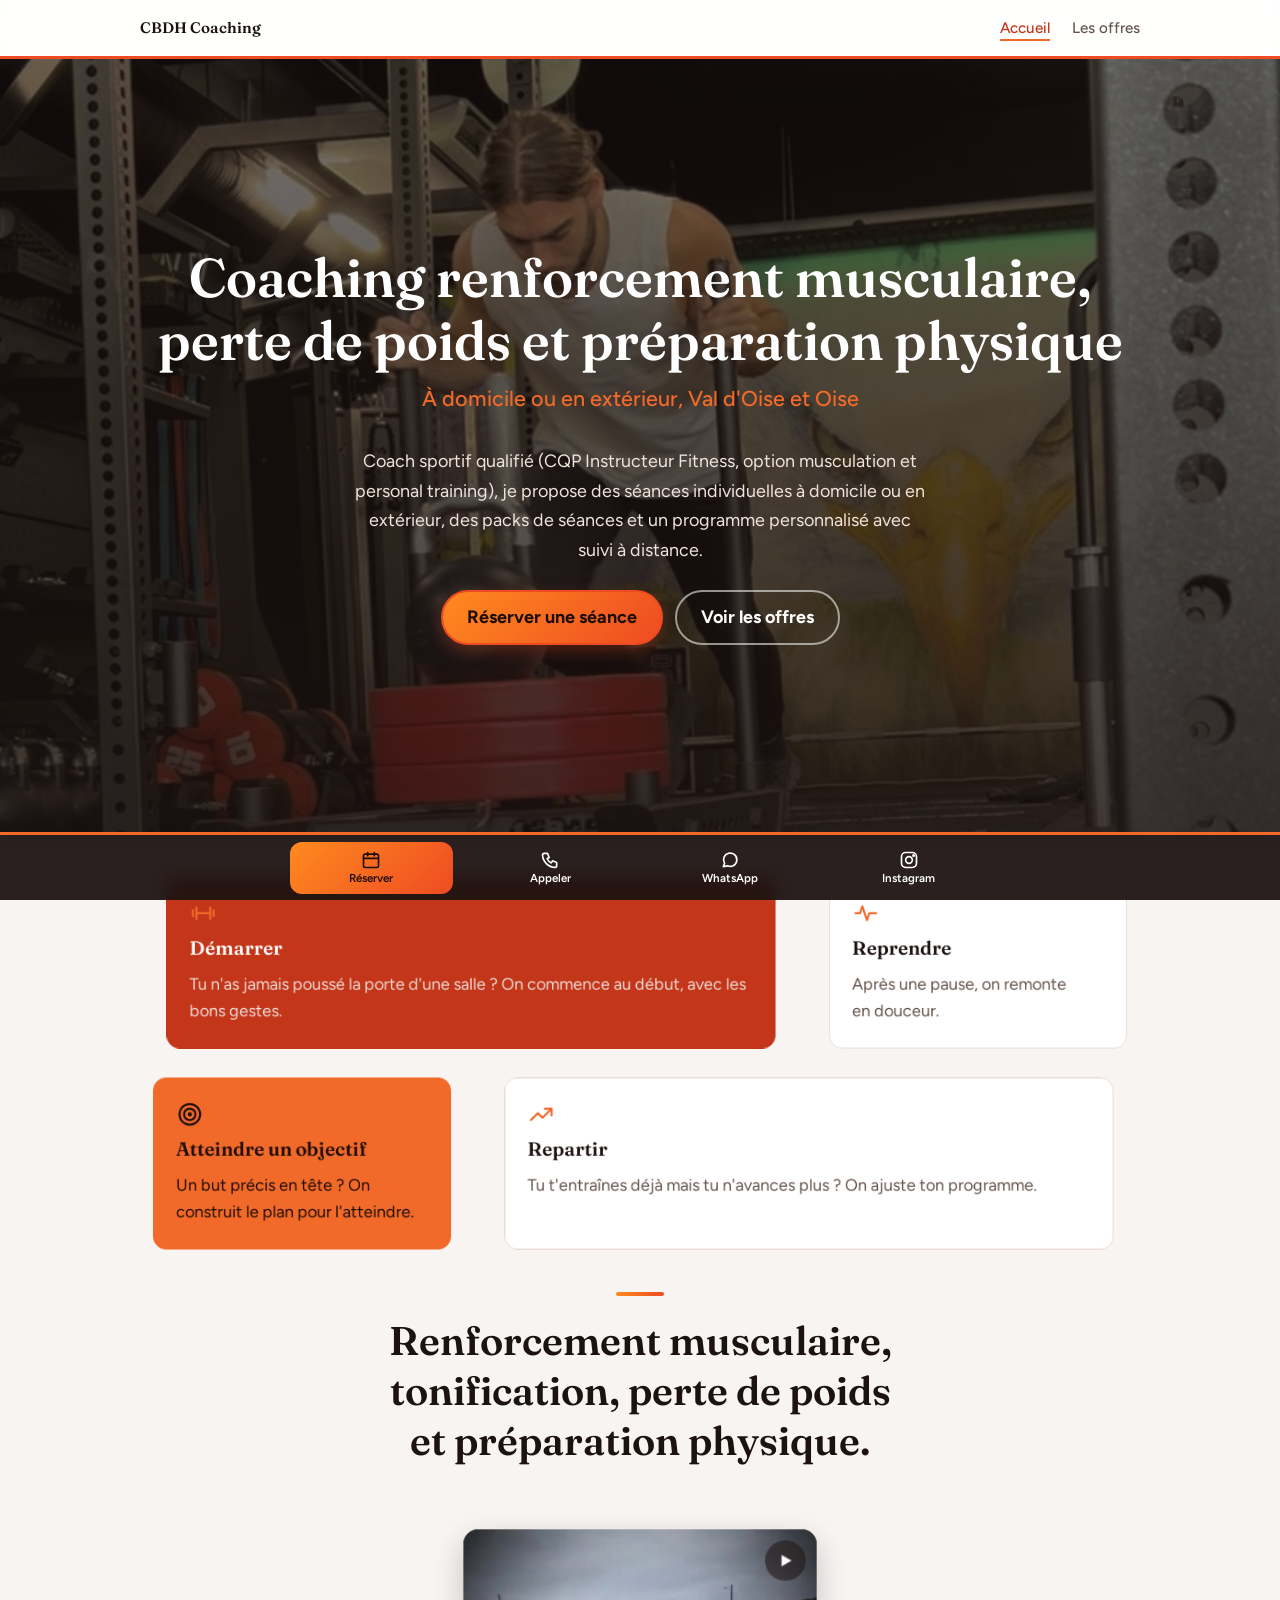
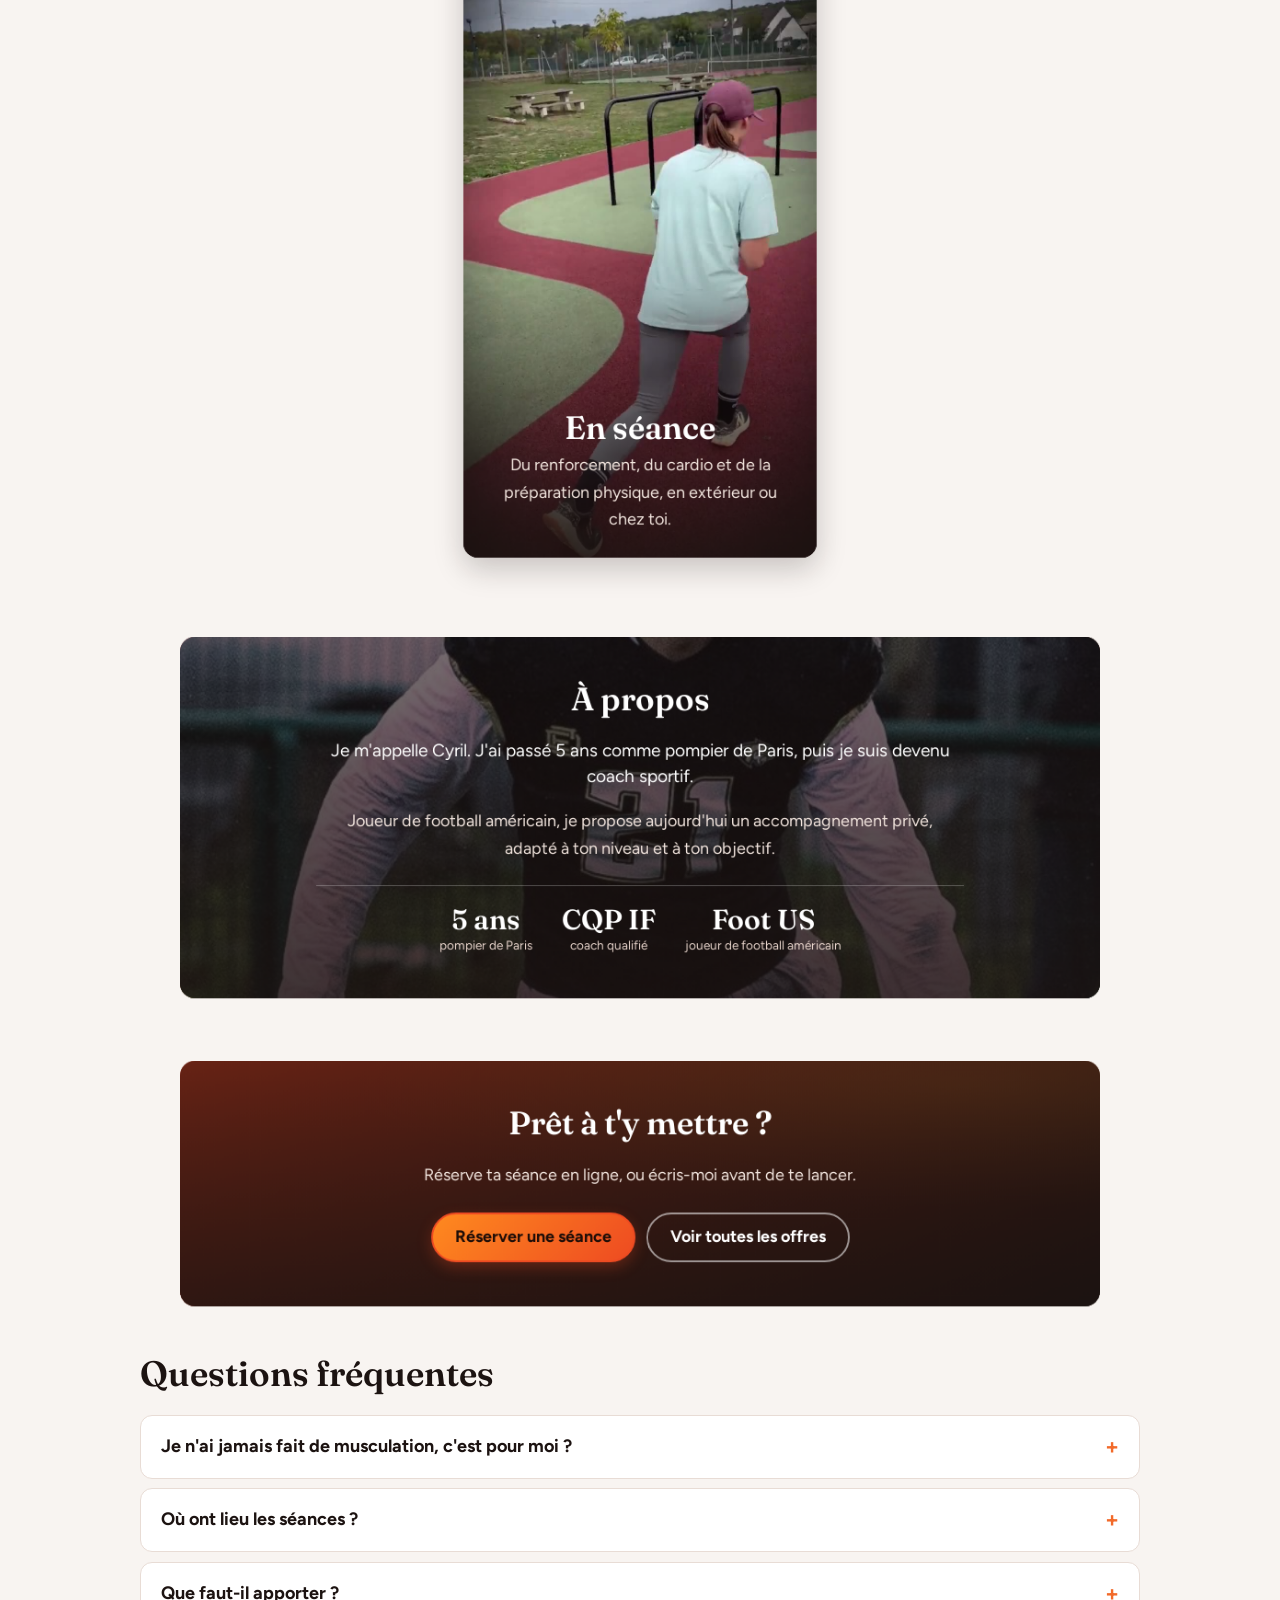
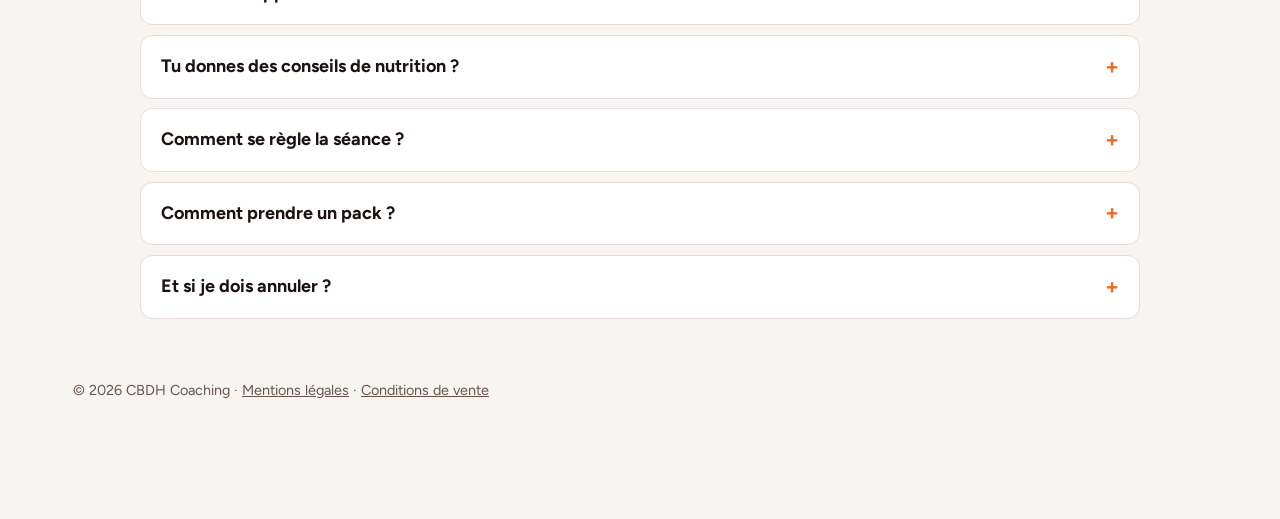
==== commit 868f4138: "program offer added" ====
--- a/index.html
+++ b/index.html
@@ -1,360 +1,195 @@
-<!doctype html>
+<!DOCTYPE html>
 <html lang="fr">
-  <head>
-    <meta charset="utf-8" />
-    <meta
-      name="viewport"
-      content="width=device-width, initial-scale=1, viewport-fit=cover"
-    />
-    <title>
-      CBDH Coaching – Coaching renforcement musculaire, perte de poids et
-      préparation physique à domicile
-    </title>
-    <meta
-      name="description"
-      content="Coaching privé de renforcement musculaire, perte de poids et préparation physique, à domicile ou en extérieur dans le Val d'Oise et l'Oise. Réservation en ligne."
-    />
-    <link rel="icon" href="images/favicon.svg" type="image/svg+xml" />
-    <meta property="og:type" content="website" />
-    <meta property="og:locale" content="fr_FR" />
-    <meta
-      property="og:title"
-      content="CBDH Coaching – Coaching renforcement musculaire, perte de poids et préparation physique"
-    />
-    <meta
-      property="og:description"
-      content="À domicile ou en extérieur, dans le Val d'Oise et l'Oise. Réservation en ligne."
-    />
-    <meta
-      property="og:image"
-      content="https://cbdhcoaching.vercel.app/images/partage.png"
-    />
-    <meta property="og:url" content="https://cbdhcoaching.vercel.app/" />
-    <meta name="twitter:card" content="summary_large_image" />
-    <script type="application/ld+json">
-      {
-        "@context": "https://schema.org",
-        "@type": "ProfessionalService",
-        "name": "CBDH Coaching",
-        "description": "Coaching privé de renforcement musculaire, de perte de poids et de préparation physique, à domicile ou en extérieur, dans le Val d'Oise et l'Oise.",
-        "founder": { "@type": "Person", "name": "Cyril Bonnet d'Hulster" },
-        "areaServed": ["Val d'Oise", "Oise"],
-        "email": "cyrilbdhcoaching@gmail.com",
-        "telephone": "+33640977507",
-        "url": "https://cbdhcoaching.vercel.app/",
-        "sameAs": ["https://www.instagram.com/_cbdh_/"]
-      }
-    </script>
-    <link rel="preconnect" href="https://fonts.googleapis.com" />
-    <link rel="preconnect" href="https://fonts.gstatic.com" crossorigin />
-    <link
-      href="https://fonts.googleapis.com/css2?family=Figtree:wght@400;500;700&family=Fraunces:wght@600&display=swap"
-      rel="stylesheet"
-    />
-    <link rel="stylesheet" href="css/style.css" />
-  </head>
-  <body>
-    <header class="entete">
+<head>
+  <meta charset="utf-8">
+  <meta name="viewport" content="width=device-width, initial-scale=1, viewport-fit=cover">
+  <title>CBDH Coaching – Coaching renforcement musculaire, perte de poids et préparation physique à domicile</title>
+  <meta name="description" content="Coaching privé de renforcement musculaire, perte de poids et préparation physique, à domicile ou en extérieur dans le Val d'Oise et l'Oise. Réservation en ligne.">
+  <link rel="icon" href="images/favicon.svg?v=2" type="image/svg+xml">
+  <link rel="icon" href="images/favicon-48.png?v=2" type="image/png" sizes="48x48">
+  <link rel="apple-touch-icon" href="images/apple-touch-icon.png?v=2">
+  <meta property="og:type" content="website">
+  <meta property="og:locale" content="fr_FR">
+  <meta property="og:title" content="CBDH Coaching – Coaching renforcement musculaire, perte de poids et préparation physique">
+  <meta property="og:description" content="À domicile ou en extérieur, dans le Val d'Oise et l'Oise. Réservation en ligne.">
+  <meta property="og:image" content="https://cbdhcoaching.vercel.app/images/partage.png">
+  <meta property="og:url" content="https://cbdhcoaching.vercel.app/">
+  <meta name="twitter:card" content="summary_large_image">
+  <script type="application/ld+json">
+  {
+    "@context": "https://schema.org",
+    "@type": "ProfessionalService",
+    "name": "CBDH Coaching",
+    "description": "Coaching privé de renforcement musculaire, de perte de poids et de préparation physique, à domicile ou en extérieur, dans le Val d'Oise et l'Oise.",
+    "founder": {"@type": "Person", "name": "Cyril Bonnet d'Hulster"},
+    "areaServed": ["Val d'Oise", "Oise"],
+    "email": "cyrilbdhcoaching@gmail.com",
+    "telephone": "+33640977507",
+    "url": "https://cbdhcoaching.vercel.app/",
+    "sameAs": ["https://www.instagram.com/_cbdh_/"]
+  }
+  </script>
+  <link rel="preconnect" href="https://fonts.googleapis.com">
+  <link rel="preconnect" href="https://fonts.gstatic.com" crossorigin>
+  <link href="https://fonts.googleapis.com/css2?family=Figtree:wght@400;500;700&family=Fraunces:wght@600&display=swap" rel="stylesheet">
+  <link rel="stylesheet" href="css/style.css">
+</head>
+<body>
+
+  <header class="entete">
+    <div class="conteneur">
+      <a class="marque" href="index.html"><span>CBDH Coaching</span></a>
+      <nav class="nav" aria-label="Navigation principale">
+        <a href="index.html" aria-current="page">Accueil</a>
+        <a href="offre.html">Les offres</a>
+      </nav>
+    </div>
+  </header>
+
+  <main>
+    <section class="hero sur-fond">
+      <figure class="fond"><img src="images/hero.jpg" alt="" onerror="this.remove()"></figure>
       <div class="conteneur">
-        <a class="marque" href="index.html"><span>CBDH Coaching</span></a>
-        <nav class="nav" aria-label="Navigation principale">
-          <a href="index.html" aria-current="page">Accueil</a>
-          <a href="offre.html">Les offres</a>
-        </nav>
+        <h1>Coaching renforcement musculaire, perte de poids et préparation physique<span class="h1-lieu">À domicile ou en extérieur, Val d'Oise et Oise</span></h1>
+        <p>Coach sportif qualifié (CQP Instructeur Fitness, option musculation et personal training), je propose des séances individuelles à domicile ou en extérieur, des packs de séances et un programme personnalisé avec suivi à distance.</p>
+        <div class="groupe-boutons">
+          <a class="bouton" href="https://calendly.com/cbdhcoaching/seance-coaching" target="_blank" rel="noopener">Réserver une séance</a>
+          <a class="bouton clair" href="offre.html">Voir les offres</a>
+        </div>
       </div>
-    </header>
+    </section>
 
-    <main>
-      <section class="hero sur-fond">
-        <figure class="fond">
-          <img src="images/hero.jpg" alt="" onerror="this.remove()" />
-        </figure>
-        <div class="conteneur">
-          <h1>
-            Coaching renforcement musculaire, perte de poids et préparation
-            physique<span class="h1-lieu"
-              >À domicile ou en extérieur, Val d'Oise et Oise</span
-            >
-          </h1>
-          <p>
-            Je suis Cyril, ancien pompier de Paris, joueur de football américain
-            et coach sportif qualifié (CQP Instructeur Fitness, option
-            musculation et personal training). Que tu débutes ou que tu veuilles
-            passer un cap, je t'accompagne en séances individuelles.
-          </p>
-          <div class="groupe-boutons">
-            <a
-              class="bouton"
-              href="https://calendly.com/cbdhcoaching/seance-coaching"
-              target="_blank"
-              rel="noopener"
-              >Réserver une séance</a
-            >
-            <a class="bouton clair" href="offre.html">Voir les offres</a>
+    <section class="bloc" id="pour-qui" aria-label="Pour qui">
+      <div class="conteneur">
+        <div class="mosaique">
+          <div class="tuile sombre carte l4">
+            <svg class="icone" viewBox="0 0 24 24" aria-hidden="true"><path d="M6 7v10M18 7v10M3 9.5v5M21 9.5v5M6 12h12"/></svg>
+            <h3>Démarrer</h3>
+            <p>Tu n'as jamais poussé la porte d'une salle&nbsp;? On commence au début, avec les bons gestes.</p>
+          </div>
+          <div class="tuile carte l2">
+            <svg class="icone" viewBox="0 0 24 24" aria-hidden="true"><path d="M3 12h4l2-6 4 12 2-6h6"/></svg>
+            <h3>Reprendre</h3>
+            <p>Après une pause, on remonte en douceur.</p>
+          </div>
+          <div class="tuile ambre carte l2">
+            <svg class="icone" viewBox="0 0 24 24" aria-hidden="true"><circle cx="12" cy="12" r="9"/><circle cx="12" cy="12" r="5"/><circle cx="12" cy="12" r="1"/></svg>
+            <h3>Atteindre un objectif</h3>
+            <p>Un but précis en tête&nbsp;? On construit le plan pour l'atteindre.</p>
+          </div>
+          <div class="tuile carte l4">
+            <svg class="icone" viewBox="0 0 24 24" aria-hidden="true"><path d="M3 17l6-6 4 4 8-8M15 7h6v6"/></svg>
+            <h3>Repartir</h3>
+            <p>Tu t'entraînes déjà mais tu n'avances plus&nbsp;? On ajuste ton programme.</p>
           </div>
         </div>
-      </section>
+      </div>
+    </section>
 
-      <section class="bloc" id="pour-qui" aria-label="Pour qui">
-        <div class="conteneur">
-          <div class="mosaique">
-            <div class="tuile sombre carte l4">
-              <svg class="icone" viewBox="0 0 24 24" aria-hidden="true">
-                <path d="M6 7v10M18 7v10M3 9.5v5M21 9.5v5M6 12h12" />
-              </svg>
-              <h3>Démarrer</h3>
-              <p>
-                Tu n'as jamais poussé la porte d'une salle&nbsp;? On commence au
-                début, avec les bons gestes.
-              </p>
-            </div>
-            <div class="tuile carte l2">
-              <svg class="icone" viewBox="0 0 24 24" aria-hidden="true">
-                <path d="M3 12h4l2-6 4 12 2-6h6" />
-              </svg>
-              <h3>Reprendre</h3>
-              <p>Après une pause, on remonte en douceur.</p>
-            </div>
-            <div class="tuile ambre carte l2">
-              <svg class="icone" viewBox="0 0 24 24" aria-hidden="true">
-                <circle cx="12" cy="12" r="9" />
-                <circle cx="12" cy="12" r="5" />
-                <circle cx="12" cy="12" r="1" />
-              </svg>
-              <h3>Atteindre un objectif</h3>
-              <p>
-                Un but précis en tête&nbsp;? On construit le plan pour
-                l'atteindre.
-              </p>
-            </div>
-            <div class="tuile carte l4">
-              <svg class="icone" viewBox="0 0 24 24" aria-hidden="true">
-                <path d="M3 17l6-6 4 4 8-8M15 7h6v6" />
-              </svg>
-              <h3>Repartir</h3>
-              <p>
-                Tu t'entraînes déjà mais tu n'avances plus&nbsp;? On ajuste ton
-                programme.
-              </p>
+    <section class="bloc" style="padding-top:0" aria-label="Domaines d'intervention">
+      <div class="conteneur">
+        <p class="phrase">Renforcement musculaire, tonification, perte de poids et préparation physique.</p>
+      </div>
+    </section>
+
+    <section class="bloc" id="en-seance" style="padding-top:0" aria-label="En séance">
+      <div class="conteneur">
+        <div class="video-carte carte">
+          <video muted loop playsinline preload="metadata" poster="images/seance.jpg" width="720" height="1280" aria-label="Extraits d'une séance de coaching en extérieur">
+            <source src="videos/seance.mp4" type="video/mp4">
+          </video>
+          <div class="video-legende">
+            <h2>En séance</h2>
+            <p>Du renforcement, du cardio et de la préparation physique, en extérieur ou chez toi.</p>
+          </div>
+        </div>
+      </div>
+    </section>
+
+    <section class="bloc" id="a-propos" style="padding-top:0">
+      <div class="conteneur">
+        <div class="panneau photo-droite sur-fond carte">
+          <figure class="fond"><img src="images/portrait.jpg" alt="Cyril, joueur de football américain, en action" loading="lazy" onerror="this.remove()"></figure>
+          <div class="contenu">
+            <h2>À propos</h2>
+            <p class="chapeau">Je m'appelle Cyril. J'ai passé 5 ans comme pompier de Paris, puis je suis devenu coach sportif.</p>
+            <p>Joueur de football américain, je propose aujourd'hui un accompagnement privé, adapté à ton niveau et à ton objectif.</p>
+            <dl class="chiffres">
+              <div><dt>5 ans</dt><dd>pompier de Paris</dd></div>
+              <div><dt>CQP IF</dt><dd>coach qualifié</dd></div>
+              <div><dt>Foot US</dt><dd>joueur de football américain</dd></div>
+            </dl>
+          </div>
+        </div>
+      </div>
+    </section>
+
+    <section class="bloc" style="padding-top:0">
+      <div class="conteneur">
+        <div class="panneau sur-fond carte">
+          <div class="contenu">
+            <h2>Prêt à t'y mettre&nbsp;?</h2>
+            <p>Réserve ta séance en ligne, ou écris-moi avant de te lancer.</p>
+            <div class="groupe-boutons">
+              <a class="bouton" href="https://calendly.com/cbdhcoaching/seance-coaching" target="_blank" rel="noopener">Réserver une séance</a>
+              <a class="bouton clair" href="offre.html">Voir toutes les offres</a>
             </div>
           </div>
         </div>
-      </section>
+      </div>
+    </section>
 
-      <section
-        class="bloc"
-        style="padding-top: 0"
-        aria-label="Domaines d'intervention"
-      >
-        <div class="conteneur">
-          <p class="phrase">
-            Renforcement musculaire, tonification, perte de poids et préparation
-            physique.
-          </p>
+    <section class="bloc" id="faq" style="padding-top:0">
+      <div class="conteneur">
+        <h2>Questions fréquentes</h2>
+        <div class="faq">
+          <details name="faq">
+            <summary>Je n'ai jamais fait de musculation, c'est pour moi&nbsp;?</summary>
+            <p>Oui. On commence à ton niveau, avec les gestes de base et un programme simple. Beaucoup de personnes qui viennent n'ont jamais mis les pieds dans une salle.</p>
+          </details>
+          <details name="faq">
+            <summary>Où ont lieu les séances&nbsp;?</summary>
+            <p>À ton domicile, partout dans le Val d'Oise et dans l'Oise, ou en extérieur. On choisit ensemble le lieu après ta réservation.</p>
+          </details>
+          <details name="faq">
+            <summary>Que faut-il apporter&nbsp;?</summary>
+            <p>Ta tenue de sport, une serviette et une bouteille d'eau.</p>
+          </details>
+          <details name="faq">
+            <summary>Tu donnes des conseils de nutrition&nbsp;?</summary>
+            <p>Oui. Je te donne des conseils d'alimentation simples, adaptés à ton objectif et issus de ma formation. Ils ne remplacent pas un suivi médical ou diététique.</p>
+          </details>
+          <details name="faq">
+            <summary>Comment se règle la séance&nbsp;?</summary>
+            <p>En ligne au moment de la réservation, par carte bancaire ou Apple Pay. Pour les séances suivantes, un règlement en espèces est aussi possible.</p>
+          </details>
+          <details name="faq">
+            <summary>Comment prendre un pack&nbsp;?</summary>
+            <p>Les packs de 4 et 8 séances sont valables 2 mois. On en parle ensemble par message ou par téléphone, puis on organise les séances selon tes disponibilités. Le programme personnalisé se prend de la même façon&nbsp;: on en discute, puis tu le règles par lien de paiement sécurisé.</p>
+          </details>
+          <details name="faq">
+            <summary>Et si je dois annuler&nbsp;?</summary>
+            <p>L'annulation et le report se font en ligne, depuis le lien présent dans ton e-mail de confirmation.</p>
+          </details>
         </div>
-      </section>
-
-      <section
-        class="bloc"
-        id="en-seance"
-        style="padding-top: 0"
-        aria-label="En séance"
-      >
-        <div class="conteneur">
-          <div class="video-carte carte">
-            <video
-              muted
-              loop
-              playsinline
-              preload="metadata"
-              poster="images/seance.jpg"
-              width="720"
-              height="1280"
-              aria-label="Extraits d'une séance de coaching en extérieur"
-            >
-              <source src="videos/seance.mp4" type="video/mp4" />
-            </video>
-            <div class="video-legende">
-              <h2>En séance</h2>
-              <p>
-                Du renforcement, du cardio et de la préparation physique, en
-                extérieur ou chez toi.
-              </p>
-            </div>
-          </div>
-        </div>
-      </section>
-
-      <section class="bloc" id="a-propos" style="padding-top: 0">
-        <div class="conteneur">
-          <div class="panneau photo-droite sur-fond carte">
-            <figure class="fond">
-              <img
-                src="images/portrait.jpg"
-                alt="Cyril, joueur de football américain, en action"
-                loading="lazy"
-                onerror="this.remove()"
-              />
-            </figure>
-            <div class="contenu">
-              <h2>À propos</h2>
-              <p class="chapeau">
-                Je m'appelle Cyril. J'ai passé 5 ans comme pompier de Paris,
-                puis je suis devenu coach sportif.
-              </p>
-              <p>
-                Joueur de football américain, je propose aujourd'hui un
-                accompagnement privé, adapté à ton niveau et à ton objectif.
-              </p>
-              <dl class="chiffres">
-                <div>
-                  <dt>5 ans</dt>
-                  <dd>pompier de Paris</dd>
-                </div>
-                <div>
-                  <dt>CQP IF</dt>
-                  <dd>coach qualifié</dd>
-                </div>
-                <div>
-                  <dt>Foot US</dt>
-                  <dd>joueur de football américain</dd>
-                </div>
-              </dl>
-            </div>
-          </div>
-        </div>
-      </section>
-
-      <section class="bloc" style="padding-top: 0">
-        <div class="conteneur">
-          <div class="panneau sur-fond carte">
-            <div class="contenu">
-              <h2>Prêt à t'y mettre&nbsp;?</h2>
-              <p>
-                Réserve ta séance en ligne, ou écris-moi avant de te lancer.
-              </p>
-              <div class="groupe-boutons">
-                <a
-                  class="bouton"
-                  href="https://calendly.com/cbdhcoaching/seance-coaching"
-                  target="_blank"
-                  rel="noopener"
-                  >Réserver une séance</a
-                >
-                <a class="bouton clair" href="offre.html"
-                  >Voir toutes les offres</a
-                >
-              </div>
-            </div>
-          </div>
-        </div>
-      </section>
-
-      <section class="bloc" id="faq" style="padding-top: 0">
-        <div class="conteneur">
-          <h2>Questions fréquentes</h2>
-          <div class="faq">
-            <details name="faq">
-              <summary>
-                Je n'ai jamais fait de musculation, c'est bon pour moi&nbsp;?
-              </summary>
-              <p>
-                Oui. On commence à ton niveau, avec les gestes de base et un
-                programme simple. Beaucoup de personnes qui viennent n'ont
-                jamais mis les pieds dans une salle.
-              </p>
-            </details>
-            <details name="faq">
-              <summary>Où ont lieu les séances&nbsp;?</summary>
-              <p>
-                À ton domicile, partout dans le Val d'Oise et dans l'Oise, ou en
-                extérieur. On choisit ensemble le lieu après ta réservation.
-              </p>
-            </details>
-            <details name="faq">
-              <summary>Que faut-il apporter&nbsp;?</summary>
-              <p>Ta tenue de sport, une serviette et une bouteille d'eau.</p>
-            </details>
-            <details name="faq">
-              <summary>Tu donnes des conseils de nutrition&nbsp;?</summary>
-              <p>
-                Oui. Je te donne des conseils d'alimentation simples, adaptés à
-                ton objectif et issus de ma formation. Ils ne remplacent pas un
-                suivi médical ou diététique.
-              </p>
-            </details>
-            <details name="faq">
-              <summary>Comment se règle la séance&nbsp;?</summary>
-              <p>
-                En ligne au moment de la réservation, par carte bancaire ou
-                Apple Pay. Pour les séances suivantes, un règlement en espèces
-                est aussi possible.
-              </p>
-            </details>
-            <details name="faq">
-              <summary>Comment prendre un pack&nbsp;?</summary>
-              <p>
-                Les packs de 4 et 8 séances sont valables 2 mois. On en parle
-                ensemble par message ou par téléphone, puis on organise les
-                séances selon tes disponibilités.
-              </p>
-            </details>
-            <details name="faq">
-              <summary>Et si je dois annuler&nbsp;?</summary>
-              <p>
-                L'annulation et le report se font en ligne, depuis le lien
-                présent dans ton e-mail de confirmation.
-              </p>
-            </details>
-          </div>
-        </div>
-      </section>
-    </main>
-    <footer class="pied">
-      <p>
-        © 2026 CBDH Coaching ·
-        <a href="mentions-legales.html">Mentions légales</a> ·
-        <a href="conditions-generales.html">Conditions de vente</a>
-      </p>
-    </footer>
-    <nav class="barre-contact" aria-label="Contact rapide">
-      <div class="conteneur">
-        <a
-          class="principal"
-          href="https://calendly.com/cbdhcoaching/seance-coaching"
-          target="_blank"
-          rel="noopener"
-        >
-          <svg viewBox="0 0 24 24" aria-hidden="true">
-            <rect x="3" y="5" width="18" height="16" rx="2" />
-            <path d="M3 10h18M8 3v4M16 3v4" /></svg
-          >Réserver</a
-        >
-        <a href="tel:+33640977507">
-          <svg viewBox="0 0 24 24" aria-hidden="true">
-            <path
-              d="M5 4h4l2 5-2.5 1.5a11 11 0 0 0 5 5L15 13l5 2v4a2 2 0 0 1-2 2A16 16 0 0 1 3 6a2 2 0 0 1 2-2z"
-            /></svg
-          >Appeler</a
-        >
-        <a href="https://wa.me/33640977507" target="_blank" rel="noopener">
-          <svg viewBox="0 0 24 24" aria-hidden="true">
-            <path d="M4 20l1.5-4A8 8 0 1 1 9 19z" /></svg
-          >WhatsApp</a
-        >
-        <a
-          href="https://www.instagram.com/_cbdh_/"
-          target="_blank"
-          rel="noopener"
-        >
-          <svg viewBox="0 0 24 24" aria-hidden="true">
-            <rect x="3" y="3" width="18" height="18" rx="5" />
-            <circle cx="12" cy="12" r="4" />
-            <circle cx="17.5" cy="6.5" r=".8" fill="currentColor" /></svg
-          >Instagram</a
-        >
       </div>
-    </nav>
-    <script src="js/site.js" defer></script>
-  </body>
+    </section>
+  </main>
+  <footer class="pied">
+    <p>© 2026 CBDH Coaching · <a href="mentions-legales.html">Mentions légales</a> · <a href="conditions-generales.html">Conditions de vente</a></p>
+  </footer>
+  <nav class="barre-contact" aria-label="Contact rapide">
+    <div class="conteneur">
+      <a class="principal" href="https://calendly.com/cbdhcoaching/seance-coaching" target="_blank" rel="noopener">
+        <svg viewBox="0 0 24 24" aria-hidden="true"><rect x="3" y="5" width="18" height="16" rx="2"/><path d="M3 10h18M8 3v4M16 3v4"/></svg>Réserver</a>
+      <a href="tel:+33640977507">
+        <svg viewBox="0 0 24 24" aria-hidden="true"><path d="M5 4h4l2 5-2.5 1.5a11 11 0 0 0 5 5L15 13l5 2v4a2 2 0 0 1-2 2A16 16 0 0 1 3 6a2 2 0 0 1 2-2z"/></svg>Appeler</a>
+      <a href="https://wa.me/33640977507" target="_blank" rel="noopener">
+        <svg viewBox="0 0 24 24" aria-hidden="true"><path d="M4 20l1.5-4A8 8 0 1 1 9 19z"/></svg>WhatsApp</a>
+      <a href="https://www.instagram.com/_cbdh_/" target="_blank" rel="noopener">
+        <svg viewBox="0 0 24 24" aria-hidden="true"><rect x="3" y="3" width="18" height="18" rx="5"/><circle cx="12" cy="12" r="4"/><circle cx="17.5" cy="6.5" r=".8" fill="currentColor"/></svg>Instagram</a>
+    </div>
+  </nav>
+  <script src="js/site.js" defer></script>
+</body>
 </html>
--- a/css/style.css
+++ b/css/style.css
@@ -152,7 +152,7 @@
   .mosaique { grid-template-columns: repeat(6, 1fr); }
   .mosaique .l4 { grid-column: span 4; }
   .mosaique .l2 { grid-column: span 2; }
-  .offres { grid-template-columns: repeat(3, 1fr); align-items: stretch; }
+  .offres { grid-template-columns: repeat(2, 1fr); align-items: stretch; }
   .offre.vedette { --base: 1.04; }
   .etapes { grid-template-columns: repeat(4, 1fr); }
   .barre-contact .conteneur { max-width: 720px; gap: 1rem; }
@@ -323,3 +323,5 @@
 .phrase::before { background: linear-gradient(90deg, #ff8a1f, #ee4b22); }
 .entete { border-bottom: 3px solid #ee4b22; }
 .bouton.clair, .bouton.contour { box-shadow: none; }
+
+@media (min-width: 1000px) { .offres { grid-template-columns: repeat(4, 1fr); } }
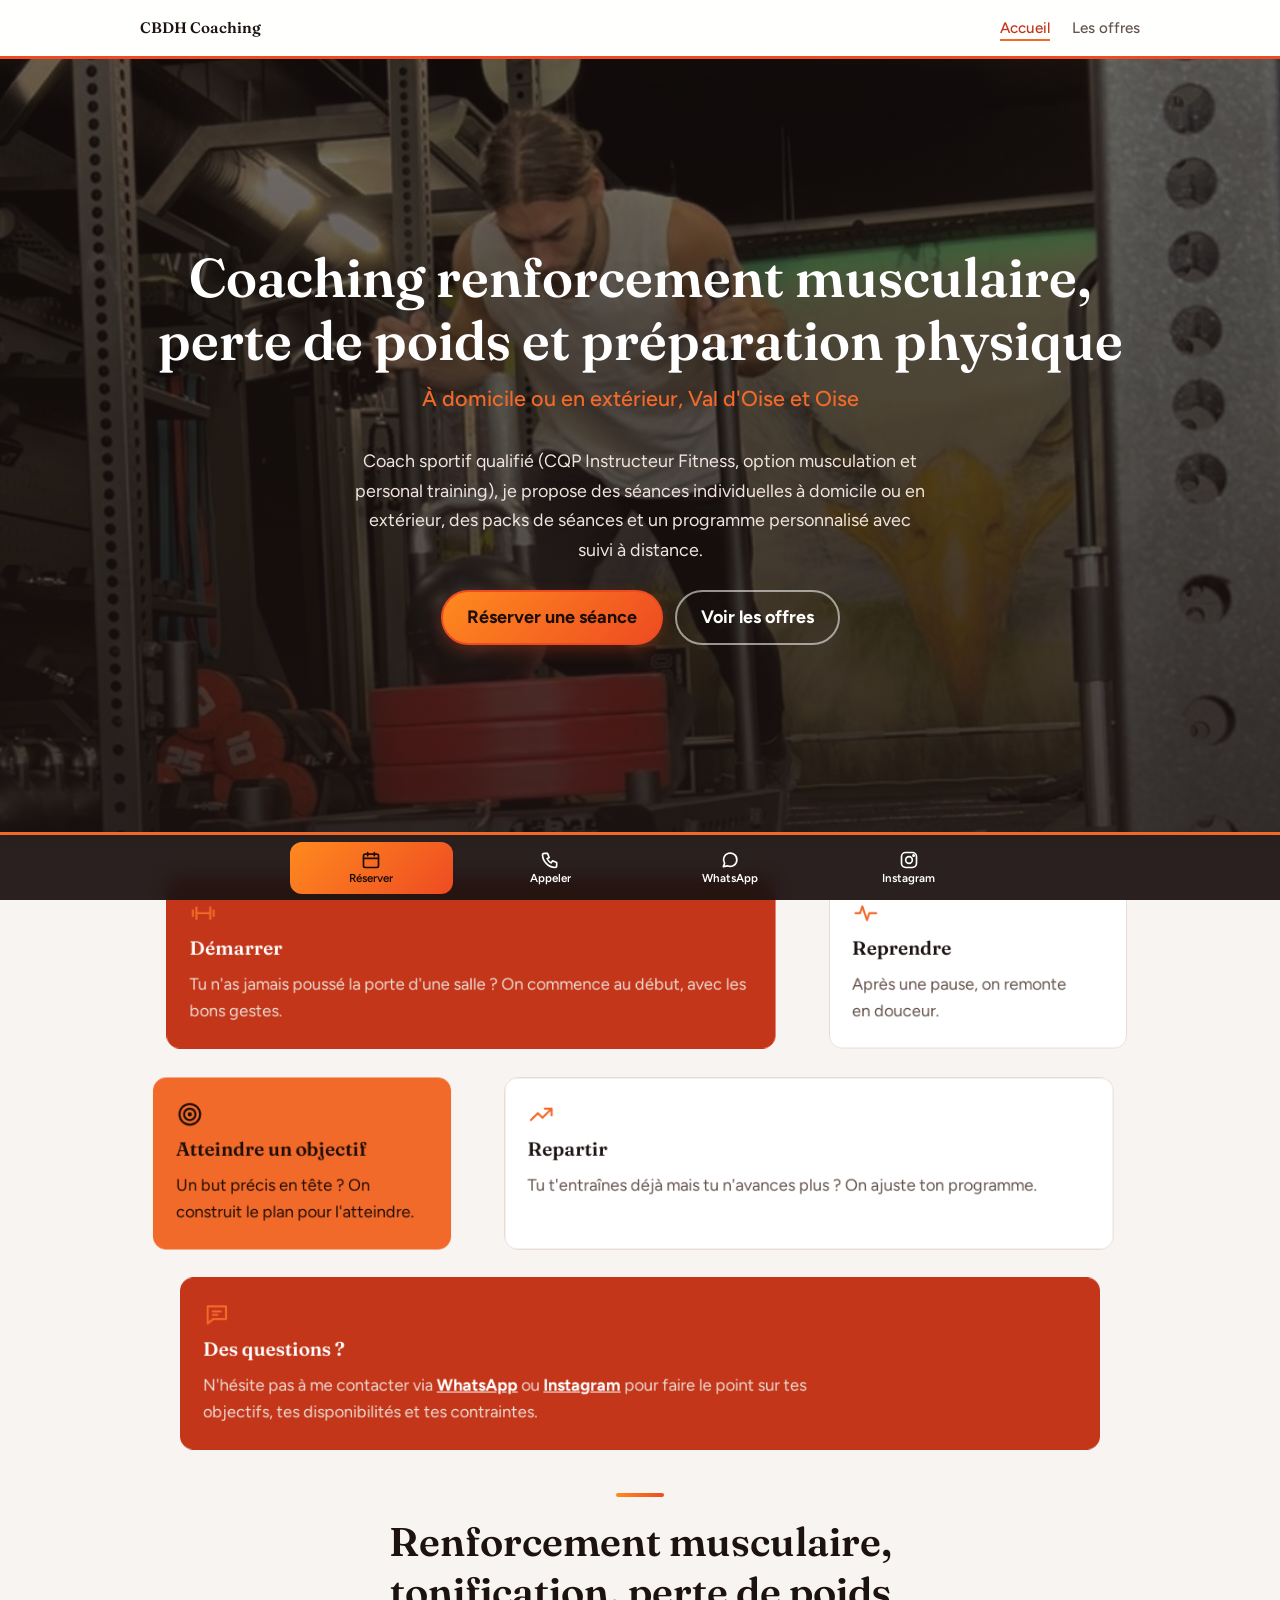
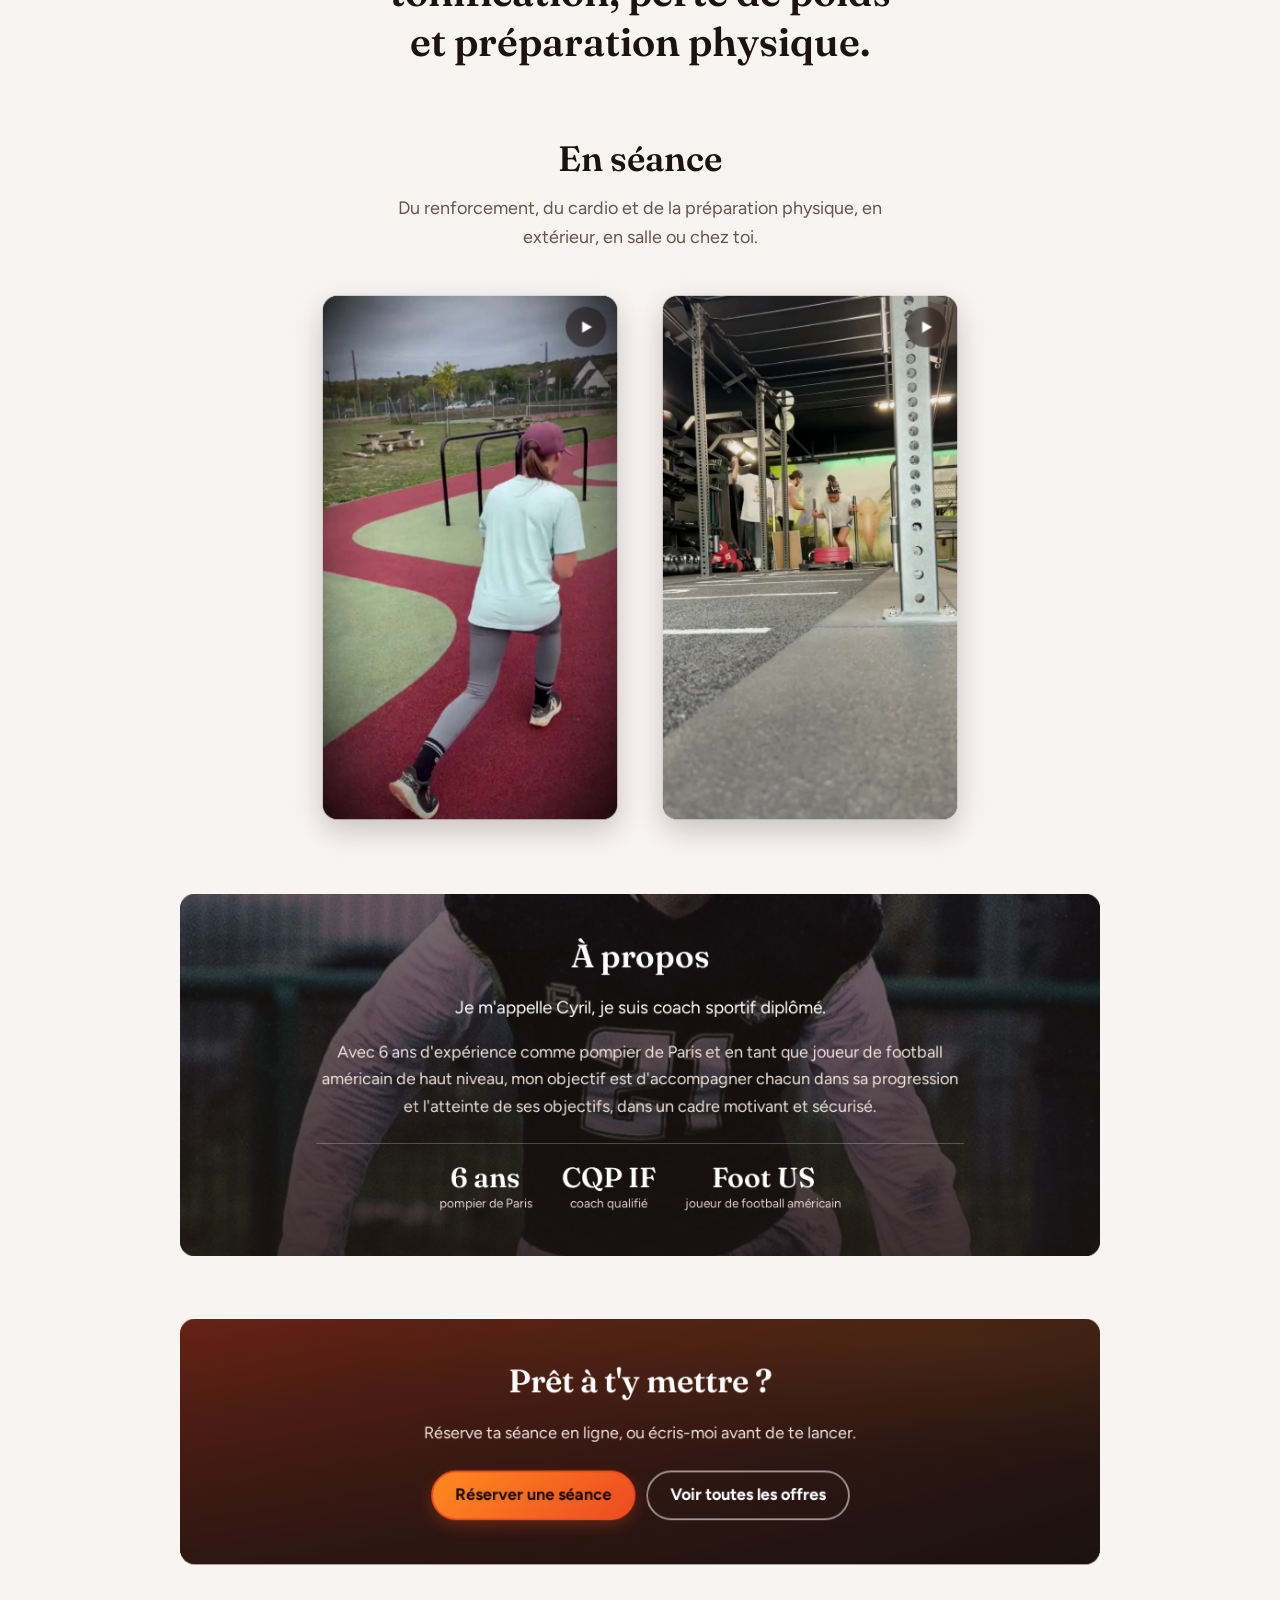
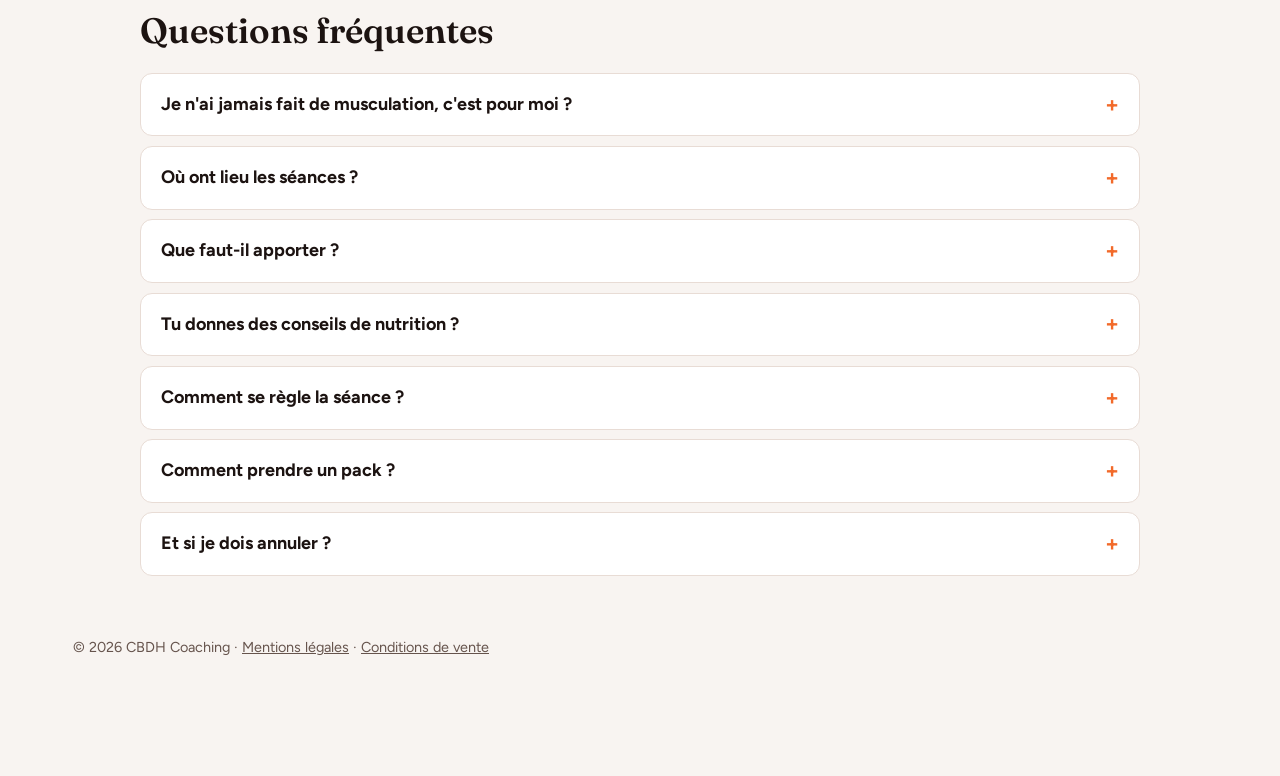
==== commit 1172feb8: "update caroussel/texte" ====
--- a/index.html
+++ b/index.html
@@ -82,6 +82,11 @@
             <h3>Repartir</h3>
             <p>Tu t'entraînes déjà mais tu n'avances plus&nbsp;? On ajuste ton programme.</p>
           </div>
+          <div class="tuile sombre carte l6 tuile-contact">
+            <svg class="icone" viewBox="0 0 24 24" aria-hidden="true"><path d="M4 5h16v11H9l-5 4z"/><path d="M8.5 9.5h7M8.5 12.5h4"/></svg>
+            <h3>Des questions&nbsp;?</h3>
+            <p>N'hésite pas à me contacter via <a href="https://wa.me/33640977507" target="_blank" rel="noopener">WhatsApp</a> ou <a href="https://www.instagram.com/_cbdh_/" target="_blank" rel="noopener">Instagram</a> pour faire le point sur tes objectifs, tes disponibilités et tes contraintes.</p>
+          </div>
         </div>
       </div>
     </section>
@@ -92,15 +97,21 @@
       </div>
     </section>
 
-    <section class="bloc" id="en-seance" style="padding-top:0" aria-label="En séance">
-      <div class="conteneur">
-        <div class="video-carte carte">
-          <video muted loop playsinline preload="metadata" poster="images/seance.jpg" width="720" height="1280" aria-label="Extraits d'une séance de coaching en extérieur">
-            <source src="videos/seance.mp4" type="video/mp4">
-          </video>
-          <div class="video-legende">
-            <h2>En séance</h2>
-            <p>Du renforcement, du cardio et de la préparation physique, en extérieur ou chez toi.</p>
+    <section class="bloc" id="en-seance" aria-label="En séance">
+      <div class="conteneur">
+        <h2 class="titre-centre">En séance</h2>
+        <p class="intro-centre">Du renforcement, du cardio et de la préparation physique, en extérieur, en salle ou chez toi.</p>
+        <!-- Pour ajouter une vidéo : copier un bloc <div class="video-carte carte"> ci-dessous, avec videos/seance-3.mp4 et images/seance-3.jpg. Le carrousel s'adapte tout seul. -->
+        <div class="videos" id="videos">
+          <div class="video-carte carte">
+            <video muted loop playsinline preload="metadata" poster="images/seance.jpg" width="720" height="1280" aria-label="Séance de coaching en extérieur">
+              <source src="videos/seance.mp4" type="video/mp4">
+            </video>
+          </div>
+          <div class="video-carte carte">
+            <video muted loop playsinline preload="metadata" poster="images/seance-2.jpg" width="720" height="1280" aria-label="Séance de coaching en salle">
+              <source src="videos/seance-2.mp4" type="video/mp4">
+            </video>
           </div>
         </div>
       </div>
@@ -112,10 +123,10 @@
           <figure class="fond"><img src="images/portrait.jpg" alt="Cyril, joueur de football américain, en action" loading="lazy" onerror="this.remove()"></figure>
           <div class="contenu">
             <h2>À propos</h2>
-            <p class="chapeau">Je m'appelle Cyril. J'ai passé 5 ans comme pompier de Paris, puis je suis devenu coach sportif.</p>
-            <p>Joueur de football américain, je propose aujourd'hui un accompagnement privé, adapté à ton niveau et à ton objectif.</p>
+            <p class="chapeau">Je m'appelle Cyril, je suis coach sportif diplômé.</p>
+            <p>Avec 6 ans d'expérience comme pompier de Paris et en tant que joueur de football américain de haut niveau, mon objectif est d'accompagner chacun dans sa progression et l'atteinte de ses objectifs, dans un cadre motivant et sécurisé.</p>
             <dl class="chiffres">
-              <div><dt>5 ans</dt><dd>pompier de Paris</dd></div>
+              <div><dt>6 ans</dt><dd>pompier de Paris</dd></div>
               <div><dt>CQP IF</dt><dd>coach qualifié</dd></div>
               <div><dt>Foot US</dt><dd>joueur de football américain</dd></div>
             </dl>
--- a/css/style.css
+++ b/css/style.css
@@ -298,22 +298,34 @@
 .h1-lieu { display: block; margin-top: .75rem; font-family: var(--sans); font-weight: 500; font-size: clamp(1.05rem, 4.2vw, 1.35rem); line-height: 1.35; color: var(--ambre); }
 
 
-/* ===== Vidéo « En séance » ===== */
+/* ===== Vidéos « En séance » : carrousel sur téléphone, toutes visibles sur grand écran ===== */
+.titre-centre { text-align: center; margin-bottom: .4em; }
+.intro-centre { text-align: center; color: var(--texte-doux); margin: 0 auto 1.25rem; max-width: 34rem; }
+.videos { display: flex; gap: 1rem; overflow-x: auto; scroll-snap-type: x mandatory; -webkit-overflow-scrolling: touch;
+  scrollbar-width: none; overscroll-behavior-x: contain; padding: .5rem 0 .75rem; margin: 0 -1.25rem; padding-inline: 1.25rem; scroll-padding-inline: 1.25rem; }
+.videos::-webkit-scrollbar { display: none; }
 .video-carte { position: relative; isolation: isolate; overflow: hidden; border-radius: 16px; background: var(--bleu-fonce);
-  max-width: 24rem; margin: 0 auto; aspect-ratio: 9 / 16; max-height: 82svh; box-shadow: 0 12px 32px rgba(28,19,17,.22); }
-.video-carte video { position: absolute; inset: 0; width: 100%; height: 100%; object-fit: cover; display: block; z-index: -2; }
-.video-carte::after { content: ""; position: absolute; inset: 0; z-index: -1; pointer-events: none;
-  background: linear-gradient(180deg, rgba(28,19,17,0) 45%, rgba(28,19,17,.88) 100%); }
-.video-legende { position: absolute; left: 0; right: 0; bottom: 0; padding: 1.5rem 1.25rem 1.6rem; text-align: center; }
-.video-legende h2 { color: var(--blanc); margin: 0 0 .35rem; }
-.video-legende p { color: #f1e4dd; margin: 0 auto; max-width: 20rem; }
+  flex: 0 0 76%; max-width: 22rem; aspect-ratio: 9 / 16; scroll-snap-align: center; box-shadow: 0 12px 32px rgba(28,19,17,.22); }
+.videos:has(.video-carte:only-child) { justify-content: center; }
+.videos:has(.video-carte:only-child) .video-carte { flex-basis: 76%; }
+.video-carte video { position: absolute; inset: 0; width: 100%; height: 100%; object-fit: cover; display: block; z-index: -1; }
 .video-bouton { position: absolute; top: .75rem; right: .75rem; width: 44px; height: 44px; border-radius: 50%; border: 0; cursor: pointer;
   background: rgba(28,19,17,.55); color: var(--blanc); display: flex; align-items: center; justify-content: center; backdrop-filter: blur(4px); }
 .video-bouton svg { width: 20px; height: 20px; fill: currentColor; }
 .video-bouton .i-lire { display: none; }
 .video-carte.en-pause .video-bouton .i-lire { display: block; }
 .video-carte.en-pause .video-bouton .i-pause { display: none; }
-@media (max-height: 500px) { .video-carte { max-height: none; } }
+.videos-points { display: flex; justify-content: center; gap: .5rem; margin-top: .25rem; }
+.videos-points button { width: 10px; height: 10px; padding: 0; border: 0; border-radius: 50%; background: var(--ligne); cursor: pointer; }
+.videos-points button[aria-current="true"] { background: var(--ambre); transform: scale(1.25); }
+@media (min-width: 760px) {
+  .videos { overflow: visible; scroll-snap-type: none; justify-content: center; margin: 0; padding: 0; gap: 1.25rem; }
+  .video-carte, .videos:has(.video-carte:only-child) .video-carte { flex: 0 1 20rem; max-width: 20rem; }
+  .videos-points { display: none; }
+}
+@media (max-height: 500px) and (max-width: 759px) { .video-carte { flex-basis: 38%; } }
+.tuile-contact a { color: var(--blanc); font-weight: 700; }
+@media (min-width: 760px) { .mosaique .l6 { grid-column: span 6; } }
 
 
 /* ===== Palette orange-rouge : dégradé sur les boutons principaux ===== */
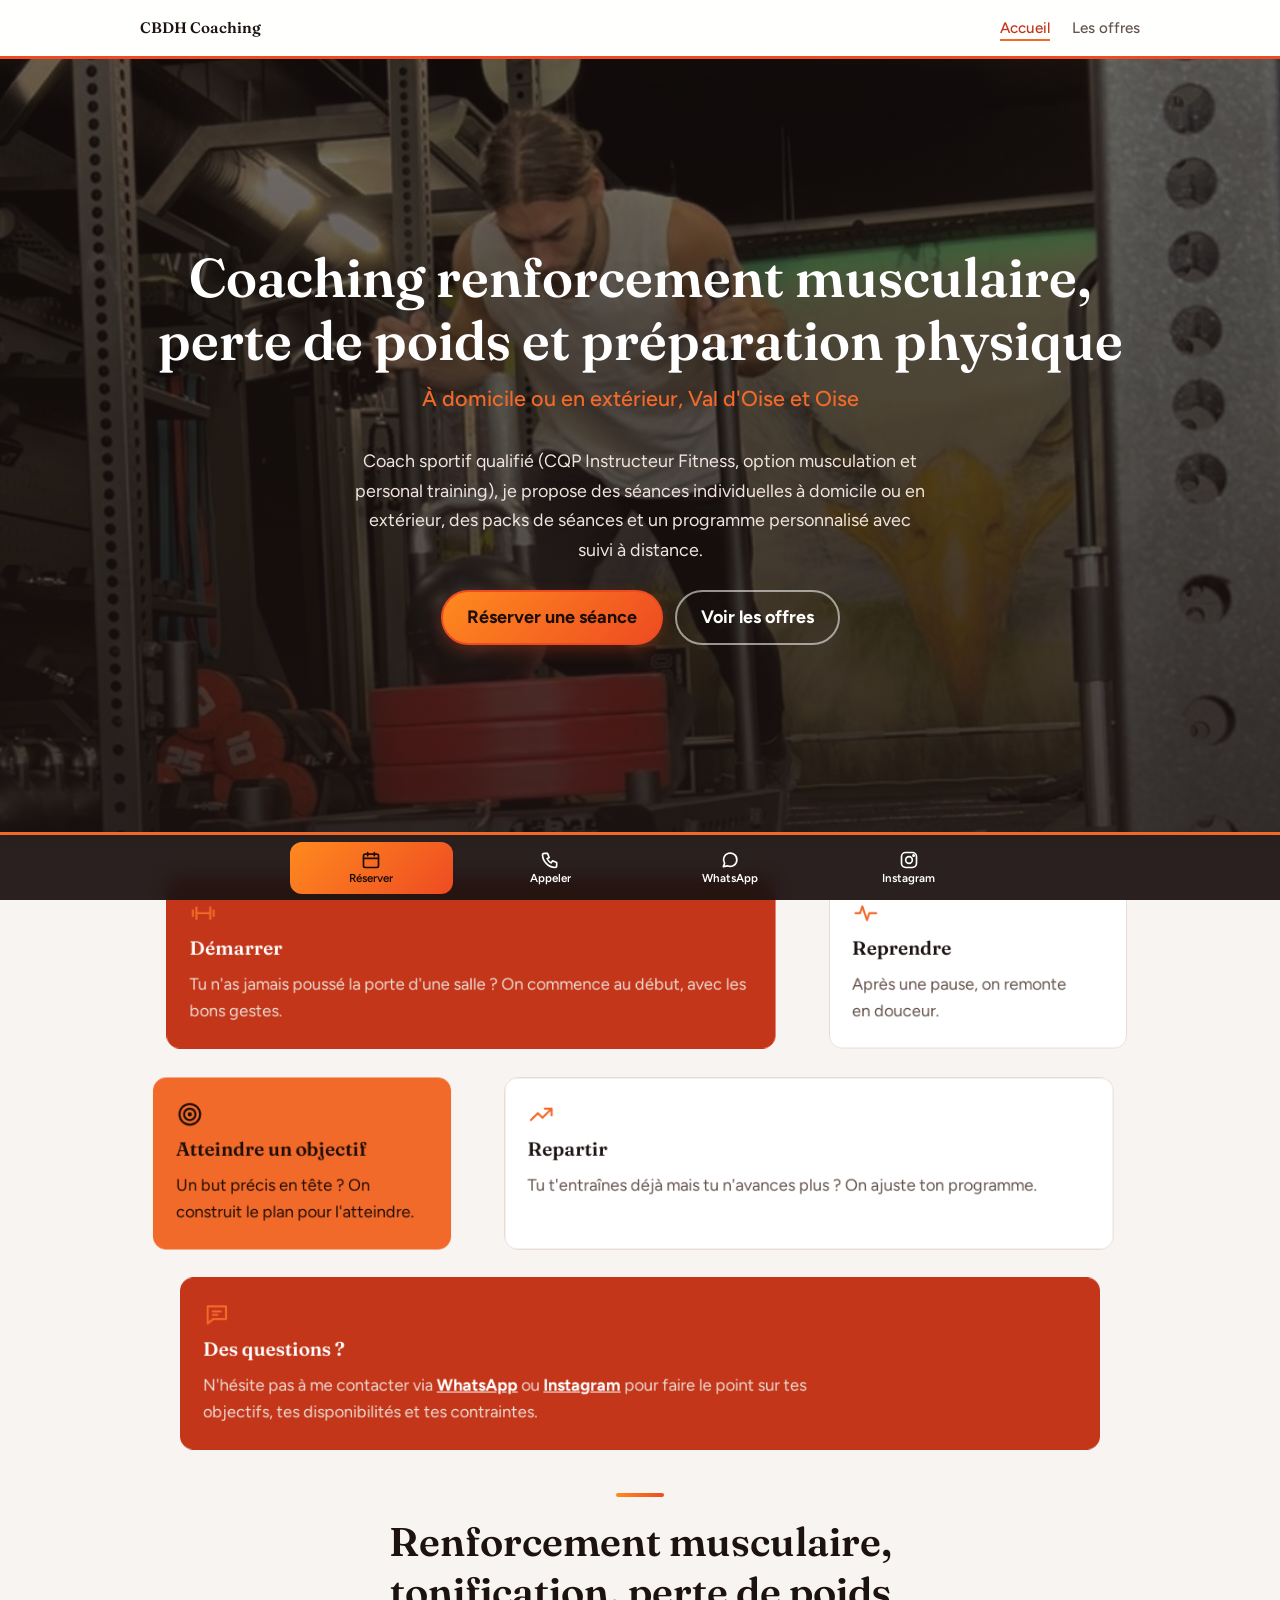
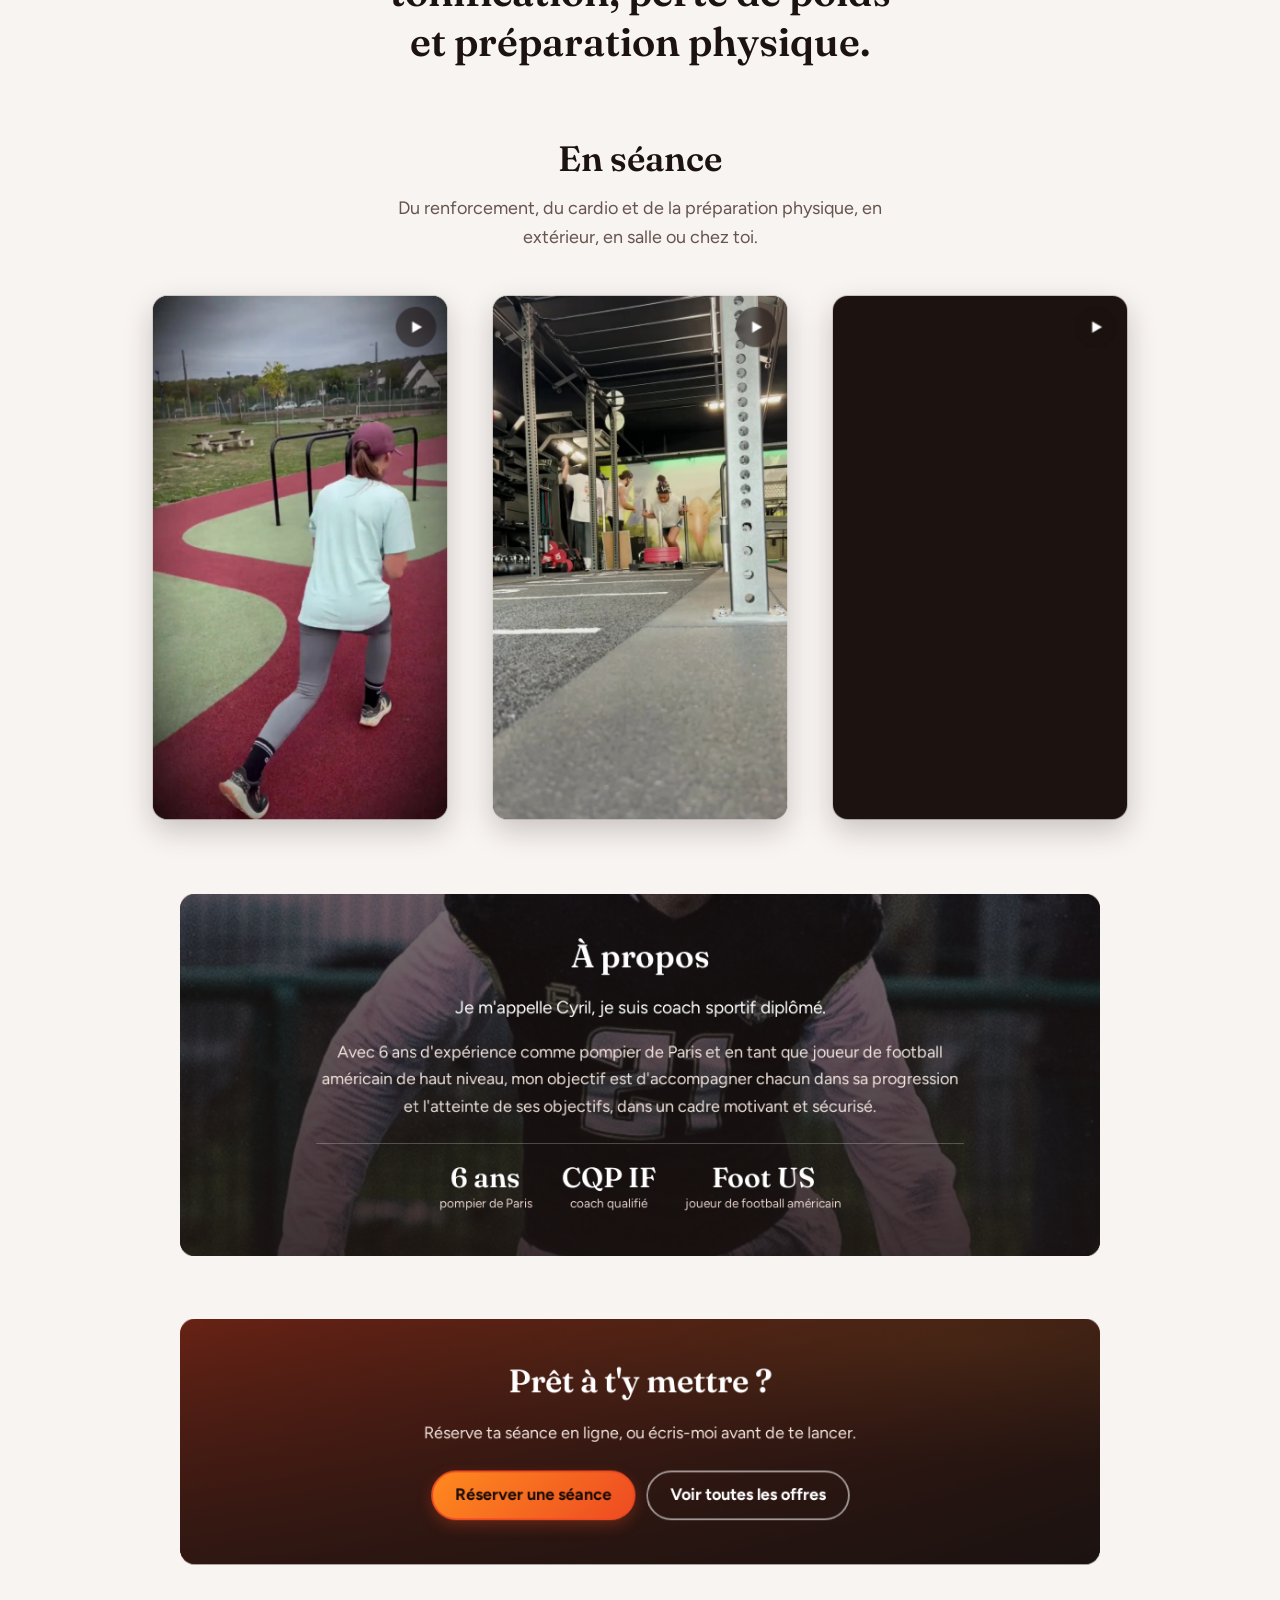
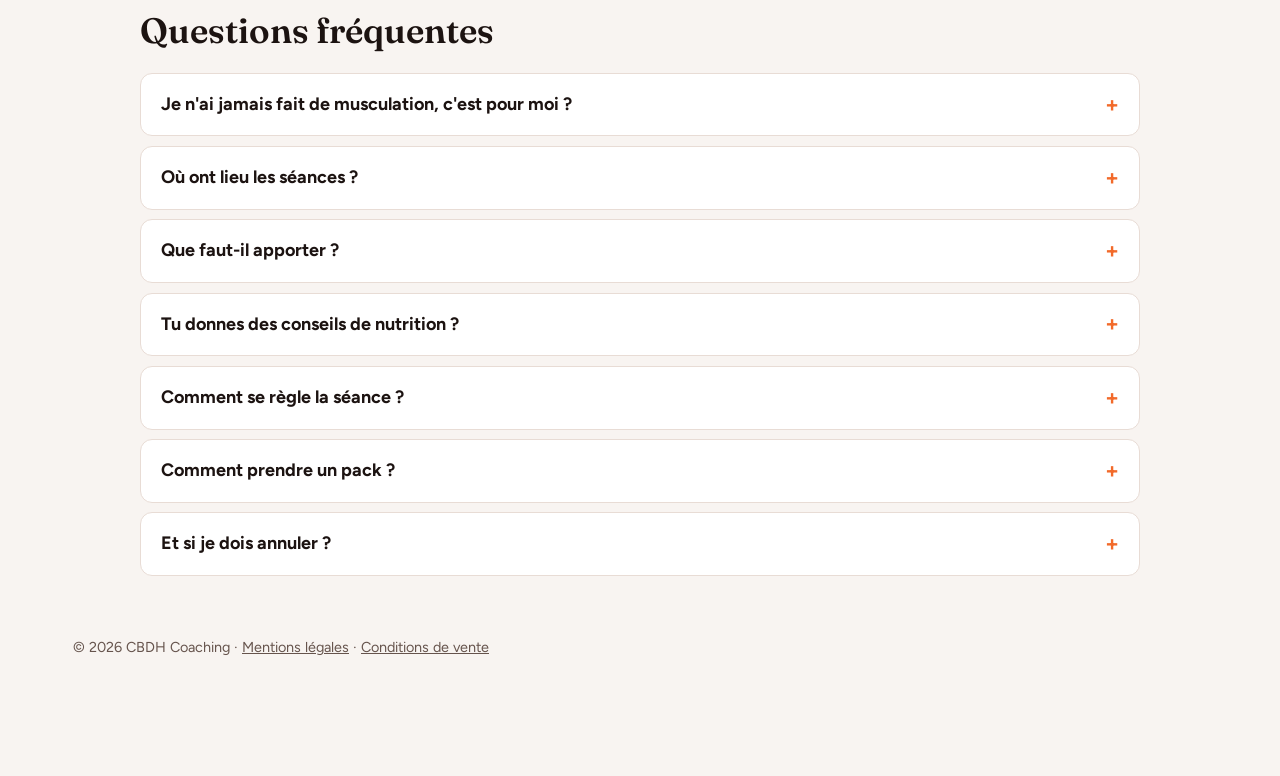
==== commit 5f3d2fc1: "video test" ====
--- a/index.html
+++ b/index.html
@@ -1,206 +1,419 @@
-<!DOCTYPE html>
+<!doctype html>
 <html lang="fr">
-<head>
-  <meta charset="utf-8">
-  <meta name="viewport" content="width=device-width, initial-scale=1, viewport-fit=cover">
-  <title>CBDH Coaching – Coaching renforcement musculaire, perte de poids et préparation physique à domicile</title>
-  <meta name="description" content="Coaching privé de renforcement musculaire, perte de poids et préparation physique, à domicile ou en extérieur dans le Val d'Oise et l'Oise. Réservation en ligne.">
-  <link rel="icon" href="images/favicon.svg?v=2" type="image/svg+xml">
-  <link rel="icon" href="images/favicon-48.png?v=2" type="image/png" sizes="48x48">
-  <link rel="apple-touch-icon" href="images/apple-touch-icon.png?v=2">
-  <meta property="og:type" content="website">
-  <meta property="og:locale" content="fr_FR">
-  <meta property="og:title" content="CBDH Coaching – Coaching renforcement musculaire, perte de poids et préparation physique">
-  <meta property="og:description" content="À domicile ou en extérieur, dans le Val d'Oise et l'Oise. Réservation en ligne.">
-  <meta property="og:image" content="https://cbdhcoaching.vercel.app/images/partage.png">
-  <meta property="og:url" content="https://cbdhcoaching.vercel.app/">
-  <meta name="twitter:card" content="summary_large_image">
-  <script type="application/ld+json">
-  {
-    "@context": "https://schema.org",
-    "@type": "ProfessionalService",
-    "name": "CBDH Coaching",
-    "description": "Coaching privé de renforcement musculaire, de perte de poids et de préparation physique, à domicile ou en extérieur, dans le Val d'Oise et l'Oise.",
-    "founder": {"@type": "Person", "name": "Cyril Bonnet d'Hulster"},
-    "areaServed": ["Val d'Oise", "Oise"],
-    "email": "cyrilbdhcoaching@gmail.com",
-    "telephone": "+33640977507",
-    "url": "https://cbdhcoaching.vercel.app/",
-    "sameAs": ["https://www.instagram.com/_cbdh_/"]
-  }
-  </script>
-  <link rel="preconnect" href="https://fonts.googleapis.com">
-  <link rel="preconnect" href="https://fonts.gstatic.com" crossorigin>
-  <link href="https://fonts.googleapis.com/css2?family=Figtree:wght@400;500;700&family=Fraunces:wght@600&display=swap" rel="stylesheet">
-  <link rel="stylesheet" href="css/style.css">
-</head>
-<body>
-
-  <header class="entete">
-    <div class="conteneur">
-      <a class="marque" href="index.html"><span>CBDH Coaching</span></a>
-      <nav class="nav" aria-label="Navigation principale">
-        <a href="index.html" aria-current="page">Accueil</a>
-        <a href="offre.html">Les offres</a>
-      </nav>
-    </div>
-  </header>
-
-  <main>
-    <section class="hero sur-fond">
-      <figure class="fond"><img src="images/hero.jpg" alt="" onerror="this.remove()"></figure>
+  <head>
+    <meta charset="utf-8" />
+    <meta
+      name="viewport"
+      content="width=device-width, initial-scale=1, viewport-fit=cover"
+    />
+    <title>
+      CBDH Coaching – Coaching renforcement musculaire, perte de poids et
+      préparation physique à domicile
+    </title>
+    <meta
+      name="description"
+      content="Coaching privé de renforcement musculaire, perte de poids et préparation physique, à domicile ou en extérieur dans le Val d'Oise et l'Oise. Réservation en ligne."
+    />
+    <link rel="icon" href="images/favicon.svg?v=2" type="image/svg+xml" />
+    <link
+      rel="icon"
+      href="images/favicon-48.png?v=2"
+      type="image/png"
+      sizes="48x48"
+    />
+    <link rel="apple-touch-icon" href="images/apple-touch-icon.png?v=2" />
+    <meta property="og:type" content="website" />
+    <meta property="og:locale" content="fr_FR" />
+    <meta
+      property="og:title"
+      content="CBDH Coaching – Coaching renforcement musculaire, perte de poids et préparation physique"
+    />
+    <meta
+      property="og:description"
+      content="À domicile ou en extérieur, dans le Val d'Oise et l'Oise. Réservation en ligne."
+    />
+    <meta
+      property="og:image"
+      content="https://cbdhcoaching.vercel.app/images/partage.png"
+    />
+    <meta property="og:url" content="https://cbdhcoaching.vercel.app/" />
+    <meta name="twitter:card" content="summary_large_image" />
+    <script type="application/ld+json">
+      {
+        "@context": "https://schema.org",
+        "@type": "ProfessionalService",
+        "name": "CBDH Coaching",
+        "description": "Coaching privé de renforcement musculaire, de perte de poids et de préparation physique, à domicile ou en extérieur, dans le Val d'Oise et l'Oise.",
+        "founder": { "@type": "Person", "name": "Cyril Bonnet d'Hulster" },
+        "areaServed": ["Val d'Oise", "Oise"],
+        "email": "cyrilbdhcoaching@gmail.com",
+        "telephone": "+33640977507",
+        "url": "https://cbdhcoaching.vercel.app/",
+        "sameAs": ["https://www.instagram.com/_cbdh_/"]
+      }
+    </script>
+    <link rel="preconnect" href="https://fonts.googleapis.com" />
+    <link rel="preconnect" href="https://fonts.gstatic.com" crossorigin />
+    <link
+      href="https://fonts.googleapis.com/css2?family=Figtree:wght@400;500;700&family=Fraunces:wght@600&display=swap"
+      rel="stylesheet"
+    />
+    <link rel="stylesheet" href="css/style.css" />
+  </head>
+  <body>
+    <header class="entete">
       <div class="conteneur">
-        <h1>Coaching renforcement musculaire, perte de poids et préparation physique<span class="h1-lieu">À domicile ou en extérieur, Val d'Oise et Oise</span></h1>
-        <p>Coach sportif qualifié (CQP Instructeur Fitness, option musculation et personal training), je propose des séances individuelles à domicile ou en extérieur, des packs de séances et un programme personnalisé avec suivi à distance.</p>
-        <div class="groupe-boutons">
-          <a class="bouton" href="https://calendly.com/cbdhcoaching/seance-coaching" target="_blank" rel="noopener">Réserver une séance</a>
-          <a class="bouton clair" href="offre.html">Voir les offres</a>
-        </div>
+        <a class="marque" href="index.html"><span>CBDH Coaching</span></a>
+        <nav class="nav" aria-label="Navigation principale">
+          <a href="index.html" aria-current="page">Accueil</a>
+          <a href="offre.html">Les offres</a>
+        </nav>
       </div>
-    </section>
-
-    <section class="bloc" id="pour-qui" aria-label="Pour qui">
+    </header>
+
+    <main>
+      <section class="hero sur-fond">
+        <figure class="fond">
+          <img src="images/hero.jpg" alt="" onerror="this.remove()" />
+        </figure>
+        <div class="conteneur">
+          <h1>
+            Coaching renforcement musculaire, perte de poids et préparation
+            physique<span class="h1-lieu"
+              >À domicile ou en extérieur, Val d'Oise et Oise</span
+            >
+          </h1>
+          <p>
+            Coach sportif qualifié (CQP Instructeur Fitness, option musculation
+            et personal training), je propose des séances individuelles à
+            domicile ou en extérieur, des packs de séances et un programme
+            personnalisé avec suivi à distance.
+          </p>
+          <div class="groupe-boutons">
+            <a
+              class="bouton"
+              href="https://calendly.com/cbdhcoaching/seance-coaching"
+              target="_blank"
+              rel="noopener"
+              >Réserver une séance</a
+            >
+            <a class="bouton clair" href="offre.html">Voir les offres</a>
+          </div>
+        </div>
+      </section>
+
+      <section class="bloc" id="pour-qui" aria-label="Pour qui">
+        <div class="conteneur">
+          <div class="mosaique">
+            <div class="tuile sombre carte l4">
+              <svg class="icone" viewBox="0 0 24 24" aria-hidden="true">
+                <path d="M6 7v10M18 7v10M3 9.5v5M21 9.5v5M6 12h12" />
+              </svg>
+              <h3>Démarrer</h3>
+              <p>
+                Tu n'as jamais poussé la porte d'une salle&nbsp;? On commence au
+                début, avec les bons gestes.
+              </p>
+            </div>
+            <div class="tuile carte l2">
+              <svg class="icone" viewBox="0 0 24 24" aria-hidden="true">
+                <path d="M3 12h4l2-6 4 12 2-6h6" />
+              </svg>
+              <h3>Reprendre</h3>
+              <p>Après une pause, on remonte en douceur.</p>
+            </div>
+            <div class="tuile ambre carte l2">
+              <svg class="icone" viewBox="0 0 24 24" aria-hidden="true">
+                <circle cx="12" cy="12" r="9" />
+                <circle cx="12" cy="12" r="5" />
+                <circle cx="12" cy="12" r="1" />
+              </svg>
+              <h3>Atteindre un objectif</h3>
+              <p>
+                Un but précis en tête&nbsp;? On construit le plan pour
+                l'atteindre.
+              </p>
+            </div>
+            <div class="tuile carte l4">
+              <svg class="icone" viewBox="0 0 24 24" aria-hidden="true">
+                <path d="M3 17l6-6 4 4 8-8M15 7h6v6" />
+              </svg>
+              <h3>Repartir</h3>
+              <p>
+                Tu t'entraînes déjà mais tu n'avances plus&nbsp;? On ajuste ton
+                programme.
+              </p>
+            </div>
+            <div class="tuile sombre carte l6 tuile-contact">
+              <svg class="icone" viewBox="0 0 24 24" aria-hidden="true">
+                <path d="M4 5h16v11H9l-5 4z" />
+                <path d="M8.5 9.5h7M8.5 12.5h4" />
+              </svg>
+              <h3>Des questions&nbsp;?</h3>
+              <p>
+                N'hésite pas à me contacter via
+                <a
+                  href="https://wa.me/33640977507"
+                  target="_blank"
+                  rel="noopener"
+                  >WhatsApp</a
+                >
+                ou
+                <a
+                  href="https://www.instagram.com/_cbdh_/"
+                  target="_blank"
+                  rel="noopener"
+                  >Instagram</a
+                >
+                pour faire le point sur tes objectifs, tes disponibilités et tes
+                contraintes.
+              </p>
+            </div>
+          </div>
+        </div>
+      </section>
+
+      <section
+        class="bloc"
+        style="padding-top: 0"
+        aria-label="Domaines d'intervention"
+      >
+        <div class="conteneur">
+          <p class="phrase">
+            Renforcement musculaire, tonification, perte de poids et préparation
+            physique.
+          </p>
+        </div>
+      </section>
+
+      <section class="bloc" id="en-seance" aria-label="En séance">
+        <div class="conteneur">
+          <h2 class="titre-centre">En séance</h2>
+          <p class="intro-centre">
+            Du renforcement, du cardio et de la préparation physique, en
+            extérieur, en salle ou chez toi.
+          </p>
+          <!-- Pour ajouter une vidéo : copier un bloc <div class="video-carte carte"> ci-dessous, avec videos/seance-3.mp4 et images/seance-3.jpg. Le carrousel s'adapte tout seul. -->
+          <div class="videos" id="videos">
+            <div class="video-carte carte">
+              <video
+                muted
+                loop
+                playsinline
+                preload="metadata"
+                poster="images/seance.jpg"
+                width="720"
+                height="1280"
+                aria-label="Séance de coaching en extérieur"
+              >
+                <source src="videos/seance.mp4" type="video/mp4" />
+              </video>
+            </div>
+            <div class="video-carte carte">
+              <video
+                muted
+                loop
+                playsinline
+                preload="metadata"
+                poster="images/seance-2.jpg"
+                width="720"
+                height="1280"
+                aria-label="Séance de coaching en salle"
+              >
+                <source src="videos/seance-2.mp4" type="video/mp4" />
+              </video>
+            </div>
+            <div class="video-carte carte">
+              <video
+                muted
+                loop
+                playsinline
+                preload="metadata"
+                poster="images/seance-3.jpg"
+                width="720"
+                height="1280"
+                aria-label="Séance de coaching en extérieur"
+              >
+                <source src="videos/seance.mp4" type="video/mp4" />
+              </video>
+            </div>
+          </div>
+        </div>
+      </section>
+
+      <section class="bloc" id="a-propos" style="padding-top: 0">
+        <div class="conteneur">
+          <div class="panneau photo-droite sur-fond carte">
+            <figure class="fond">
+              <img
+                src="images/portrait.jpg"
+                alt="Cyril, joueur de football américain, en action"
+                loading="lazy"
+                onerror="this.remove()"
+              />
+            </figure>
+            <div class="contenu">
+              <h2>À propos</h2>
+              <p class="chapeau">
+                Je m'appelle Cyril, je suis coach sportif diplômé.
+              </p>
+              <p>
+                Avec 6 ans d'expérience comme pompier de Paris et en tant que
+                joueur de football américain de haut niveau, mon objectif est
+                d'accompagner chacun dans sa progression et l'atteinte de ses
+                objectifs, dans un cadre motivant et sécurisé.
+              </p>
+              <dl class="chiffres">
+                <div>
+                  <dt>6 ans</dt>
+                  <dd>pompier de Paris</dd>
+                </div>
+                <div>
+                  <dt>CQP IF</dt>
+                  <dd>coach qualifié</dd>
+                </div>
+                <div>
+                  <dt>Foot US</dt>
+                  <dd>joueur de football américain</dd>
+                </div>
+              </dl>
+            </div>
+          </div>
+        </div>
+      </section>
+
+      <section class="bloc" style="padding-top: 0">
+        <div class="conteneur">
+          <div class="panneau sur-fond carte">
+            <div class="contenu">
+              <h2>Prêt à t'y mettre&nbsp;?</h2>
+              <p>
+                Réserve ta séance en ligne, ou écris-moi avant de te lancer.
+              </p>
+              <div class="groupe-boutons">
+                <a
+                  class="bouton"
+                  href="https://calendly.com/cbdhcoaching/seance-coaching"
+                  target="_blank"
+                  rel="noopener"
+                  >Réserver une séance</a
+                >
+                <a class="bouton clair" href="offre.html"
+                  >Voir toutes les offres</a
+                >
+              </div>
+            </div>
+          </div>
+        </div>
+      </section>
+
+      <section class="bloc" id="faq" style="padding-top: 0">
+        <div class="conteneur">
+          <h2>Questions fréquentes</h2>
+          <div class="faq">
+            <details name="faq">
+              <summary>
+                Je n'ai jamais fait de musculation, c'est pour moi&nbsp;?
+              </summary>
+              <p>
+                Oui. On commence à ton niveau, avec les gestes de base et un
+                programme simple. Beaucoup de personnes qui viennent n'ont
+                jamais mis les pieds dans une salle.
+              </p>
+            </details>
+            <details name="faq">
+              <summary>Où ont lieu les séances&nbsp;?</summary>
+              <p>
+                À ton domicile, partout dans le Val d'Oise et dans l'Oise, ou en
+                extérieur. On choisit ensemble le lieu après ta réservation.
+              </p>
+            </details>
+            <details name="faq">
+              <summary>Que faut-il apporter&nbsp;?</summary>
+              <p>Ta tenue de sport, une serviette et une bouteille d'eau.</p>
+            </details>
+            <details name="faq">
+              <summary>Tu donnes des conseils de nutrition&nbsp;?</summary>
+              <p>
+                Oui. Je te donne des conseils d'alimentation simples, adaptés à
+                ton objectif et issus de ma formation. Ils ne remplacent pas un
+                suivi médical ou diététique.
+              </p>
+            </details>
+            <details name="faq">
+              <summary>Comment se règle la séance&nbsp;?</summary>
+              <p>
+                En ligne au moment de la réservation, par carte bancaire ou
+                Apple Pay. Pour les séances suivantes, un règlement en espèces
+                est aussi possible.
+              </p>
+            </details>
+            <details name="faq">
+              <summary>Comment prendre un pack&nbsp;?</summary>
+              <p>
+                Les packs de 4 et 8 séances sont valables 2 mois. On en parle
+                ensemble par message ou par téléphone, puis on organise les
+                séances selon tes disponibilités. Le programme personnalisé se
+                prend de la même façon&nbsp;: on en discute, puis tu le règles
+                par lien de paiement sécurisé.
+              </p>
+            </details>
+            <details name="faq">
+              <summary>Et si je dois annuler&nbsp;?</summary>
+              <p>
+                L'annulation et le report se font en ligne, depuis le lien
+                présent dans ton e-mail de confirmation.
+              </p>
+            </details>
+          </div>
+        </div>
+      </section>
+    </main>
+    <footer class="pied">
+      <p>
+        © 2026 CBDH Coaching ·
+        <a href="mentions-legales.html">Mentions légales</a> ·
+        <a href="conditions-generales.html">Conditions de vente</a>
+      </p>
+    </footer>
+    <nav class="barre-contact" aria-label="Contact rapide">
       <div class="conteneur">
-        <div class="mosaique">
-          <div class="tuile sombre carte l4">
-            <svg class="icone" viewBox="0 0 24 24" aria-hidden="true"><path d="M6 7v10M18 7v10M3 9.5v5M21 9.5v5M6 12h12"/></svg>
-            <h3>Démarrer</h3>
-            <p>Tu n'as jamais poussé la porte d'une salle&nbsp;? On commence au début, avec les bons gestes.</p>
-          </div>
-          <div class="tuile carte l2">
-            <svg class="icone" viewBox="0 0 24 24" aria-hidden="true"><path d="M3 12h4l2-6 4 12 2-6h6"/></svg>
-            <h3>Reprendre</h3>
-            <p>Après une pause, on remonte en douceur.</p>
-          </div>
-          <div class="tuile ambre carte l2">
-            <svg class="icone" viewBox="0 0 24 24" aria-hidden="true"><circle cx="12" cy="12" r="9"/><circle cx="12" cy="12" r="5"/><circle cx="12" cy="12" r="1"/></svg>
-            <h3>Atteindre un objectif</h3>
-            <p>Un but précis en tête&nbsp;? On construit le plan pour l'atteindre.</p>
-          </div>
-          <div class="tuile carte l4">
-            <svg class="icone" viewBox="0 0 24 24" aria-hidden="true"><path d="M3 17l6-6 4 4 8-8M15 7h6v6"/></svg>
-            <h3>Repartir</h3>
-            <p>Tu t'entraînes déjà mais tu n'avances plus&nbsp;? On ajuste ton programme.</p>
-          </div>
-          <div class="tuile sombre carte l6 tuile-contact">
-            <svg class="icone" viewBox="0 0 24 24" aria-hidden="true"><path d="M4 5h16v11H9l-5 4z"/><path d="M8.5 9.5h7M8.5 12.5h4"/></svg>
-            <h3>Des questions&nbsp;?</h3>
-            <p>N'hésite pas à me contacter via <a href="https://wa.me/33640977507" target="_blank" rel="noopener">WhatsApp</a> ou <a href="https://www.instagram.com/_cbdh_/" target="_blank" rel="noopener">Instagram</a> pour faire le point sur tes objectifs, tes disponibilités et tes contraintes.</p>
-          </div>
-        </div>
+        <a
+          class="principal"
+          href="https://calendly.com/cbdhcoaching/seance-coaching"
+          target="_blank"
+          rel="noopener"
+        >
+          <svg viewBox="0 0 24 24" aria-hidden="true">
+            <rect x="3" y="5" width="18" height="16" rx="2" />
+            <path d="M3 10h18M8 3v4M16 3v4" /></svg
+          >Réserver</a
+        >
+        <a href="tel:+33640977507">
+          <svg viewBox="0 0 24 24" aria-hidden="true">
+            <path
+              d="M5 4h4l2 5-2.5 1.5a11 11 0 0 0 5 5L15 13l5 2v4a2 2 0 0 1-2 2A16 16 0 0 1 3 6a2 2 0 0 1 2-2z"
+            /></svg
+          >Appeler</a
+        >
+        <a href="https://wa.me/33640977507" target="_blank" rel="noopener">
+          <svg viewBox="0 0 24 24" aria-hidden="true">
+            <path d="M4 20l1.5-4A8 8 0 1 1 9 19z" /></svg
+          >WhatsApp</a
+        >
+        <a
+          href="https://www.instagram.com/_cbdh_/"
+          target="_blank"
+          rel="noopener"
+        >
+          <svg viewBox="0 0 24 24" aria-hidden="true">
+            <rect x="3" y="3" width="18" height="18" rx="5" />
+            <circle cx="12" cy="12" r="4" />
+            <circle cx="17.5" cy="6.5" r=".8" fill="currentColor" /></svg
+          >Instagram</a
+        >
       </div>
-    </section>
-
-    <section class="bloc" style="padding-top:0" aria-label="Domaines d'intervention">
-      <div class="conteneur">
-        <p class="phrase">Renforcement musculaire, tonification, perte de poids et préparation physique.</p>
-      </div>
-    </section>
-
-    <section class="bloc" id="en-seance" aria-label="En séance">
-      <div class="conteneur">
-        <h2 class="titre-centre">En séance</h2>
-        <p class="intro-centre">Du renforcement, du cardio et de la préparation physique, en extérieur, en salle ou chez toi.</p>
-        <!-- Pour ajouter une vidéo : copier un bloc <div class="video-carte carte"> ci-dessous, avec videos/seance-3.mp4 et images/seance-3.jpg. Le carrousel s'adapte tout seul. -->
-        <div class="videos" id="videos">
-          <div class="video-carte carte">
-            <video muted loop playsinline preload="metadata" poster="images/seance.jpg" width="720" height="1280" aria-label="Séance de coaching en extérieur">
-              <source src="videos/seance.mp4" type="video/mp4">
-            </video>
-          </div>
-          <div class="video-carte carte">
-            <video muted loop playsinline preload="metadata" poster="images/seance-2.jpg" width="720" height="1280" aria-label="Séance de coaching en salle">
-              <source src="videos/seance-2.mp4" type="video/mp4">
-            </video>
-          </div>
-        </div>
-      </div>
-    </section>
-
-    <section class="bloc" id="a-propos" style="padding-top:0">
-      <div class="conteneur">
-        <div class="panneau photo-droite sur-fond carte">
-          <figure class="fond"><img src="images/portrait.jpg" alt="Cyril, joueur de football américain, en action" loading="lazy" onerror="this.remove()"></figure>
-          <div class="contenu">
-            <h2>À propos</h2>
-            <p class="chapeau">Je m'appelle Cyril, je suis coach sportif diplômé.</p>
-            <p>Avec 6 ans d'expérience comme pompier de Paris et en tant que joueur de football américain de haut niveau, mon objectif est d'accompagner chacun dans sa progression et l'atteinte de ses objectifs, dans un cadre motivant et sécurisé.</p>
-            <dl class="chiffres">
-              <div><dt>6 ans</dt><dd>pompier de Paris</dd></div>
-              <div><dt>CQP IF</dt><dd>coach qualifié</dd></div>
-              <div><dt>Foot US</dt><dd>joueur de football américain</dd></div>
-            </dl>
-          </div>
-        </div>
-      </div>
-    </section>
-
-    <section class="bloc" style="padding-top:0">
-      <div class="conteneur">
-        <div class="panneau sur-fond carte">
-          <div class="contenu">
-            <h2>Prêt à t'y mettre&nbsp;?</h2>
-            <p>Réserve ta séance en ligne, ou écris-moi avant de te lancer.</p>
-            <div class="groupe-boutons">
-              <a class="bouton" href="https://calendly.com/cbdhcoaching/seance-coaching" target="_blank" rel="noopener">Réserver une séance</a>
-              <a class="bouton clair" href="offre.html">Voir toutes les offres</a>
-            </div>
-          </div>
-        </div>
-      </div>
-    </section>
-
-    <section class="bloc" id="faq" style="padding-top:0">
-      <div class="conteneur">
-        <h2>Questions fréquentes</h2>
-        <div class="faq">
-          <details name="faq">
-            <summary>Je n'ai jamais fait de musculation, c'est pour moi&nbsp;?</summary>
-            <p>Oui. On commence à ton niveau, avec les gestes de base et un programme simple. Beaucoup de personnes qui viennent n'ont jamais mis les pieds dans une salle.</p>
-          </details>
-          <details name="faq">
-            <summary>Où ont lieu les séances&nbsp;?</summary>
-            <p>À ton domicile, partout dans le Val d'Oise et dans l'Oise, ou en extérieur. On choisit ensemble le lieu après ta réservation.</p>
-          </details>
-          <details name="faq">
-            <summary>Que faut-il apporter&nbsp;?</summary>
-            <p>Ta tenue de sport, une serviette et une bouteille d'eau.</p>
-          </details>
-          <details name="faq">
-            <summary>Tu donnes des conseils de nutrition&nbsp;?</summary>
-            <p>Oui. Je te donne des conseils d'alimentation simples, adaptés à ton objectif et issus de ma formation. Ils ne remplacent pas un suivi médical ou diététique.</p>
-          </details>
-          <details name="faq">
-            <summary>Comment se règle la séance&nbsp;?</summary>
-            <p>En ligne au moment de la réservation, par carte bancaire ou Apple Pay. Pour les séances suivantes, un règlement en espèces est aussi possible.</p>
-          </details>
-          <details name="faq">
-            <summary>Comment prendre un pack&nbsp;?</summary>
-            <p>Les packs de 4 et 8 séances sont valables 2 mois. On en parle ensemble par message ou par téléphone, puis on organise les séances selon tes disponibilités. Le programme personnalisé se prend de la même façon&nbsp;: on en discute, puis tu le règles par lien de paiement sécurisé.</p>
-          </details>
-          <details name="faq">
-            <summary>Et si je dois annuler&nbsp;?</summary>
-            <p>L'annulation et le report se font en ligne, depuis le lien présent dans ton e-mail de confirmation.</p>
-          </details>
-        </div>
-      </div>
-    </section>
-  </main>
-  <footer class="pied">
-    <p>© 2026 CBDH Coaching · <a href="mentions-legales.html">Mentions légales</a> · <a href="conditions-generales.html">Conditions de vente</a></p>
-  </footer>
-  <nav class="barre-contact" aria-label="Contact rapide">
-    <div class="conteneur">
-      <a class="principal" href="https://calendly.com/cbdhcoaching/seance-coaching" target="_blank" rel="noopener">
-        <svg viewBox="0 0 24 24" aria-hidden="true"><rect x="3" y="5" width="18" height="16" rx="2"/><path d="M3 10h18M8 3v4M16 3v4"/></svg>Réserver</a>
-      <a href="tel:+33640977507">
-        <svg viewBox="0 0 24 24" aria-hidden="true"><path d="M5 4h4l2 5-2.5 1.5a11 11 0 0 0 5 5L15 13l5 2v4a2 2 0 0 1-2 2A16 16 0 0 1 3 6a2 2 0 0 1 2-2z"/></svg>Appeler</a>
-      <a href="https://wa.me/33640977507" target="_blank" rel="noopener">
-        <svg viewBox="0 0 24 24" aria-hidden="true"><path d="M4 20l1.5-4A8 8 0 1 1 9 19z"/></svg>WhatsApp</a>
-      <a href="https://www.instagram.com/_cbdh_/" target="_blank" rel="noopener">
-        <svg viewBox="0 0 24 24" aria-hidden="true"><rect x="3" y="3" width="18" height="18" rx="5"/><circle cx="12" cy="12" r="4"/><circle cx="17.5" cy="6.5" r=".8" fill="currentColor"/></svg>Instagram</a>
-    </div>
-  </nav>
-  <script src="js/site.js" defer></script>
-</body>
+    </nav>
+    <script src="js/site.js" defer></script>
+  </body>
 </html>
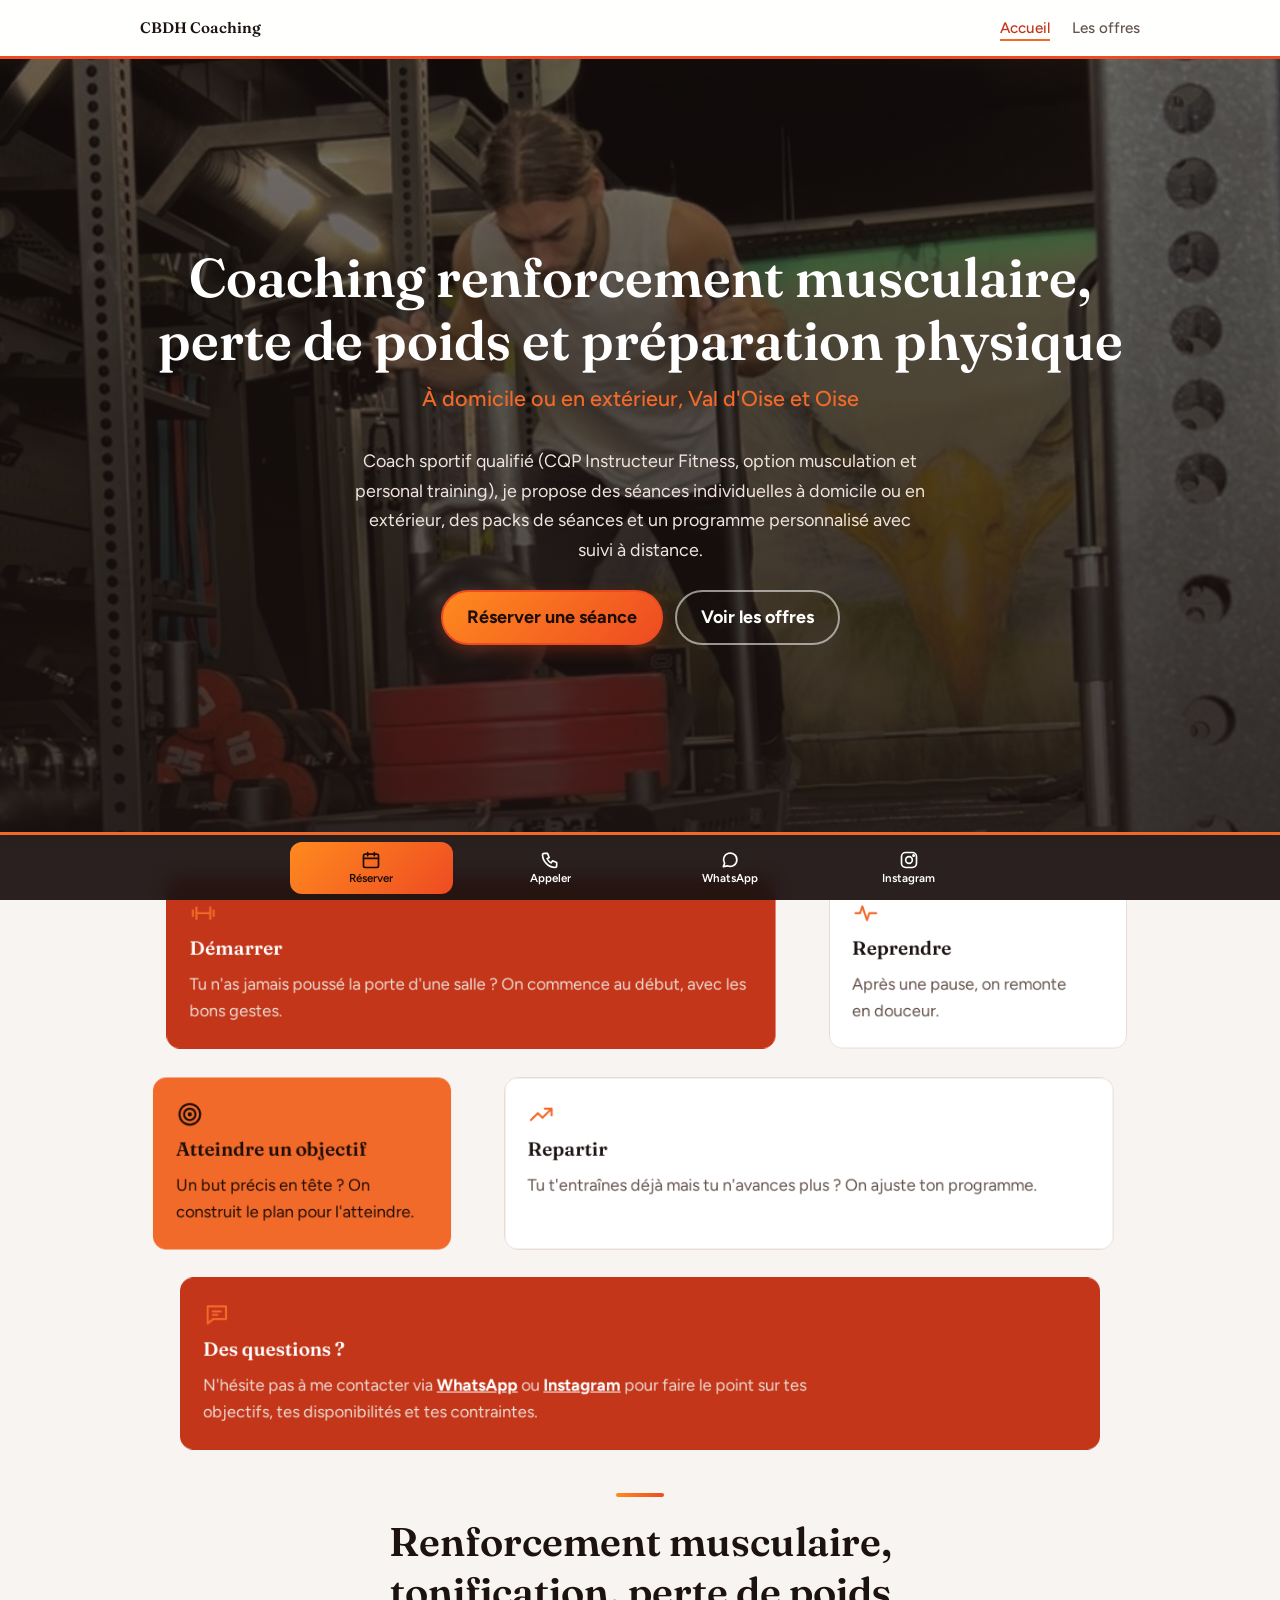
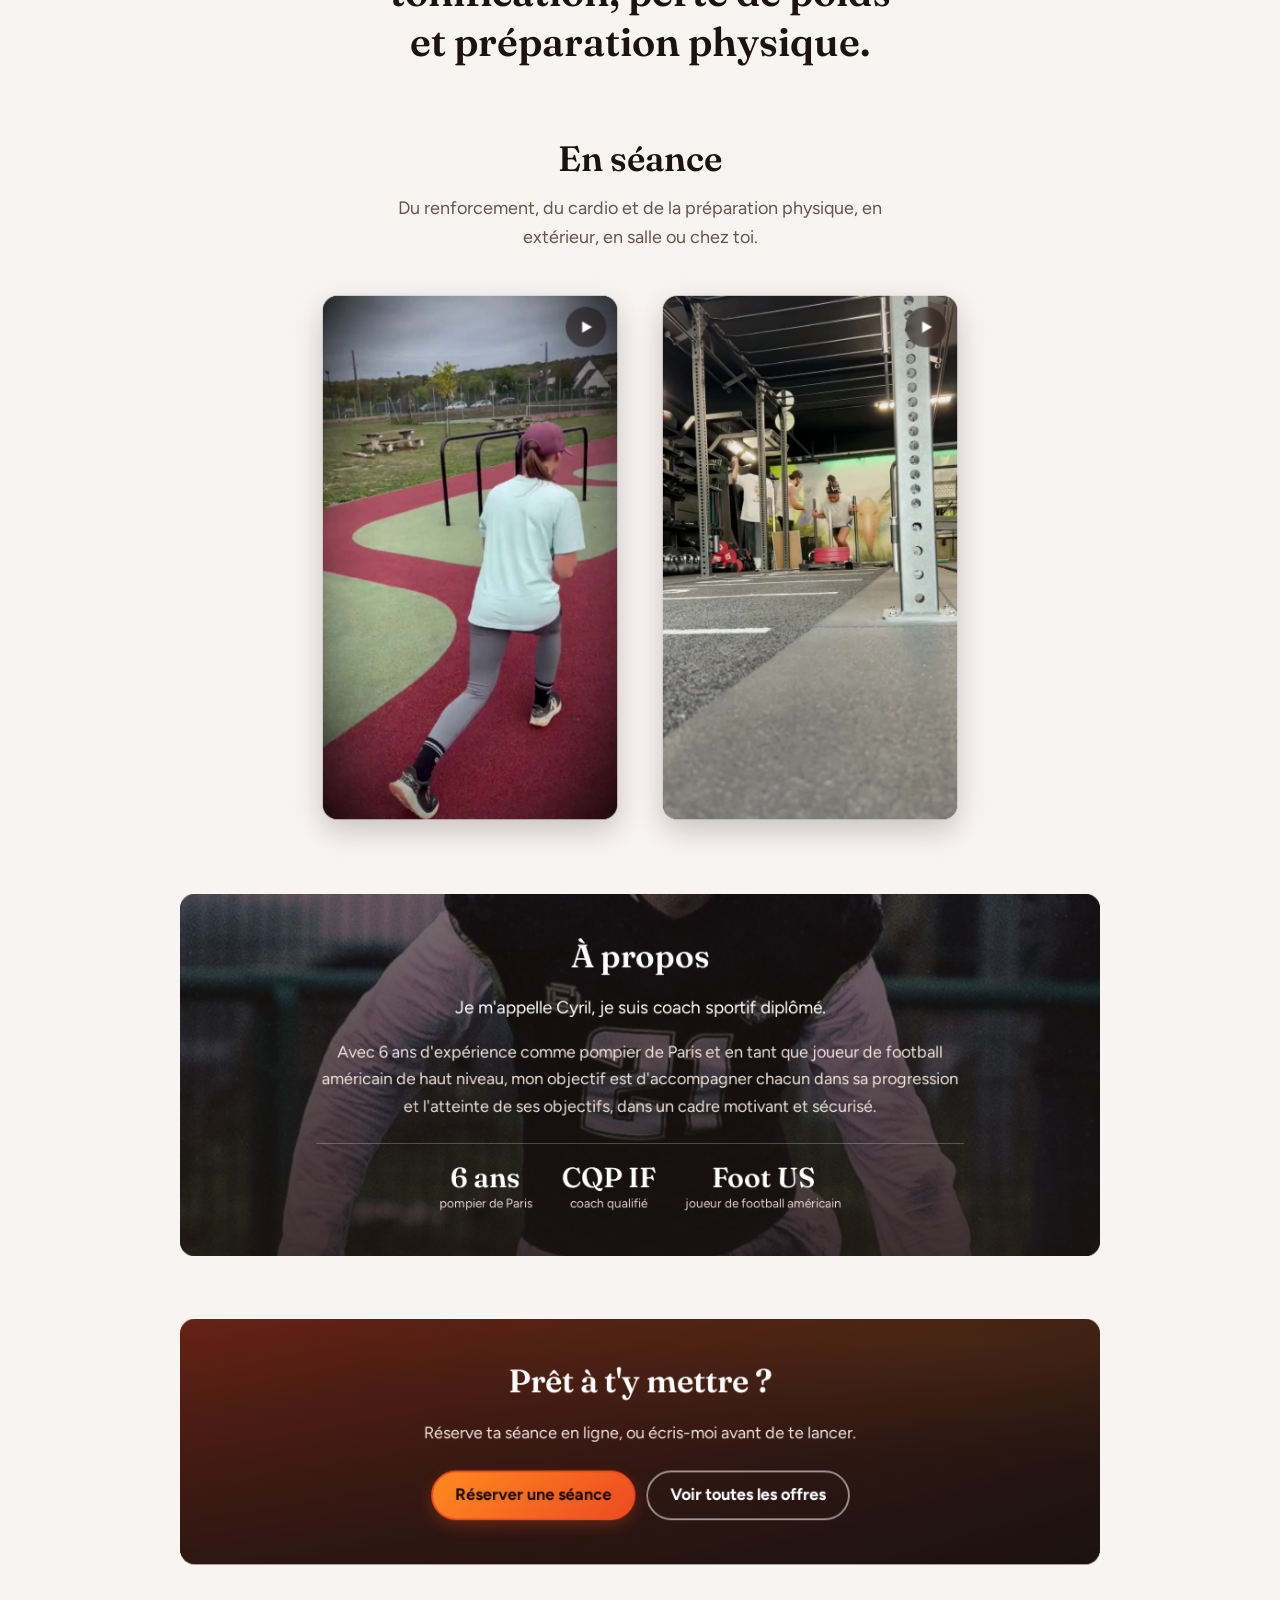
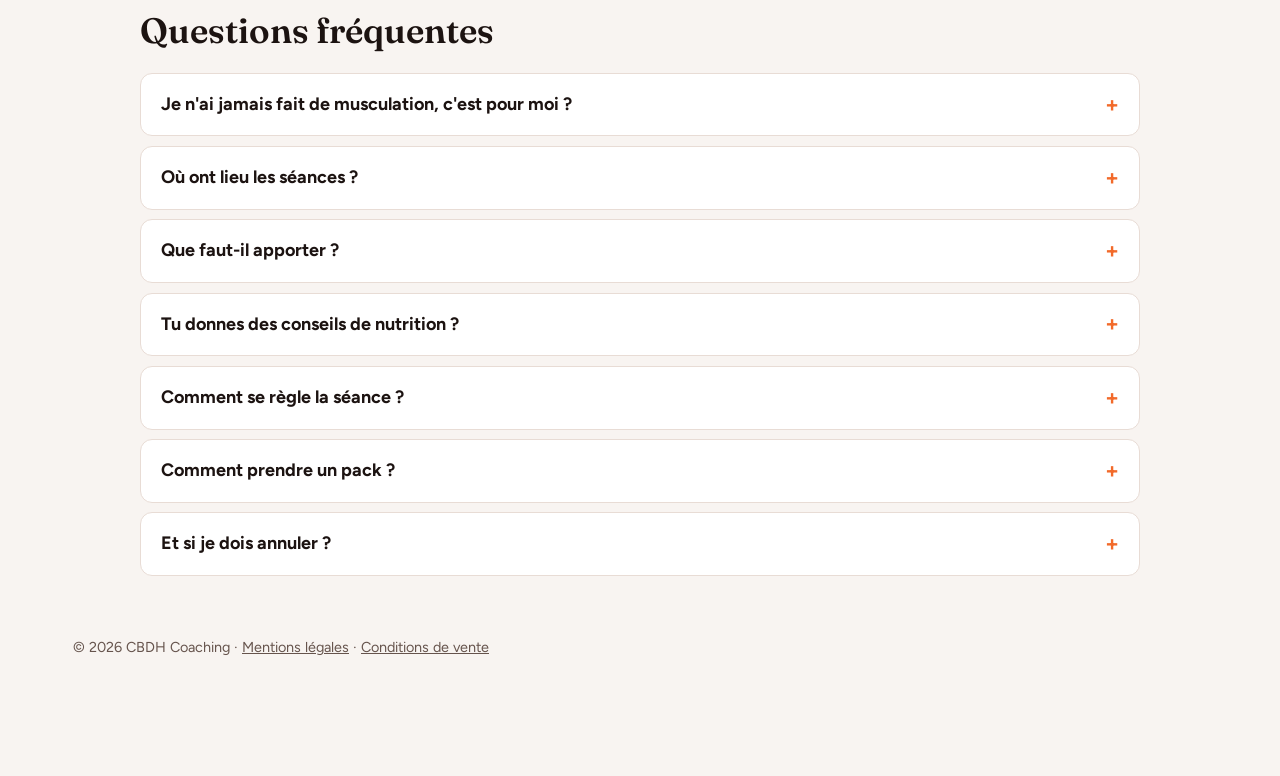
==== commit 08e97984: "video test good" ====
--- a/index.html
+++ b/index.html
@@ -223,20 +223,6 @@
                 <source src="videos/seance-2.mp4" type="video/mp4" />
               </video>
             </div>
-            <div class="video-carte carte">
-              <video
-                muted
-                loop
-                playsinline
-                preload="metadata"
-                poster="images/seance-3.jpg"
-                width="720"
-                height="1280"
-                aria-label="Séance de coaching en extérieur"
-              >
-                <source src="videos/seance.mp4" type="video/mp4" />
-              </video>
-            </div>
           </div>
         </div>
       </section>
